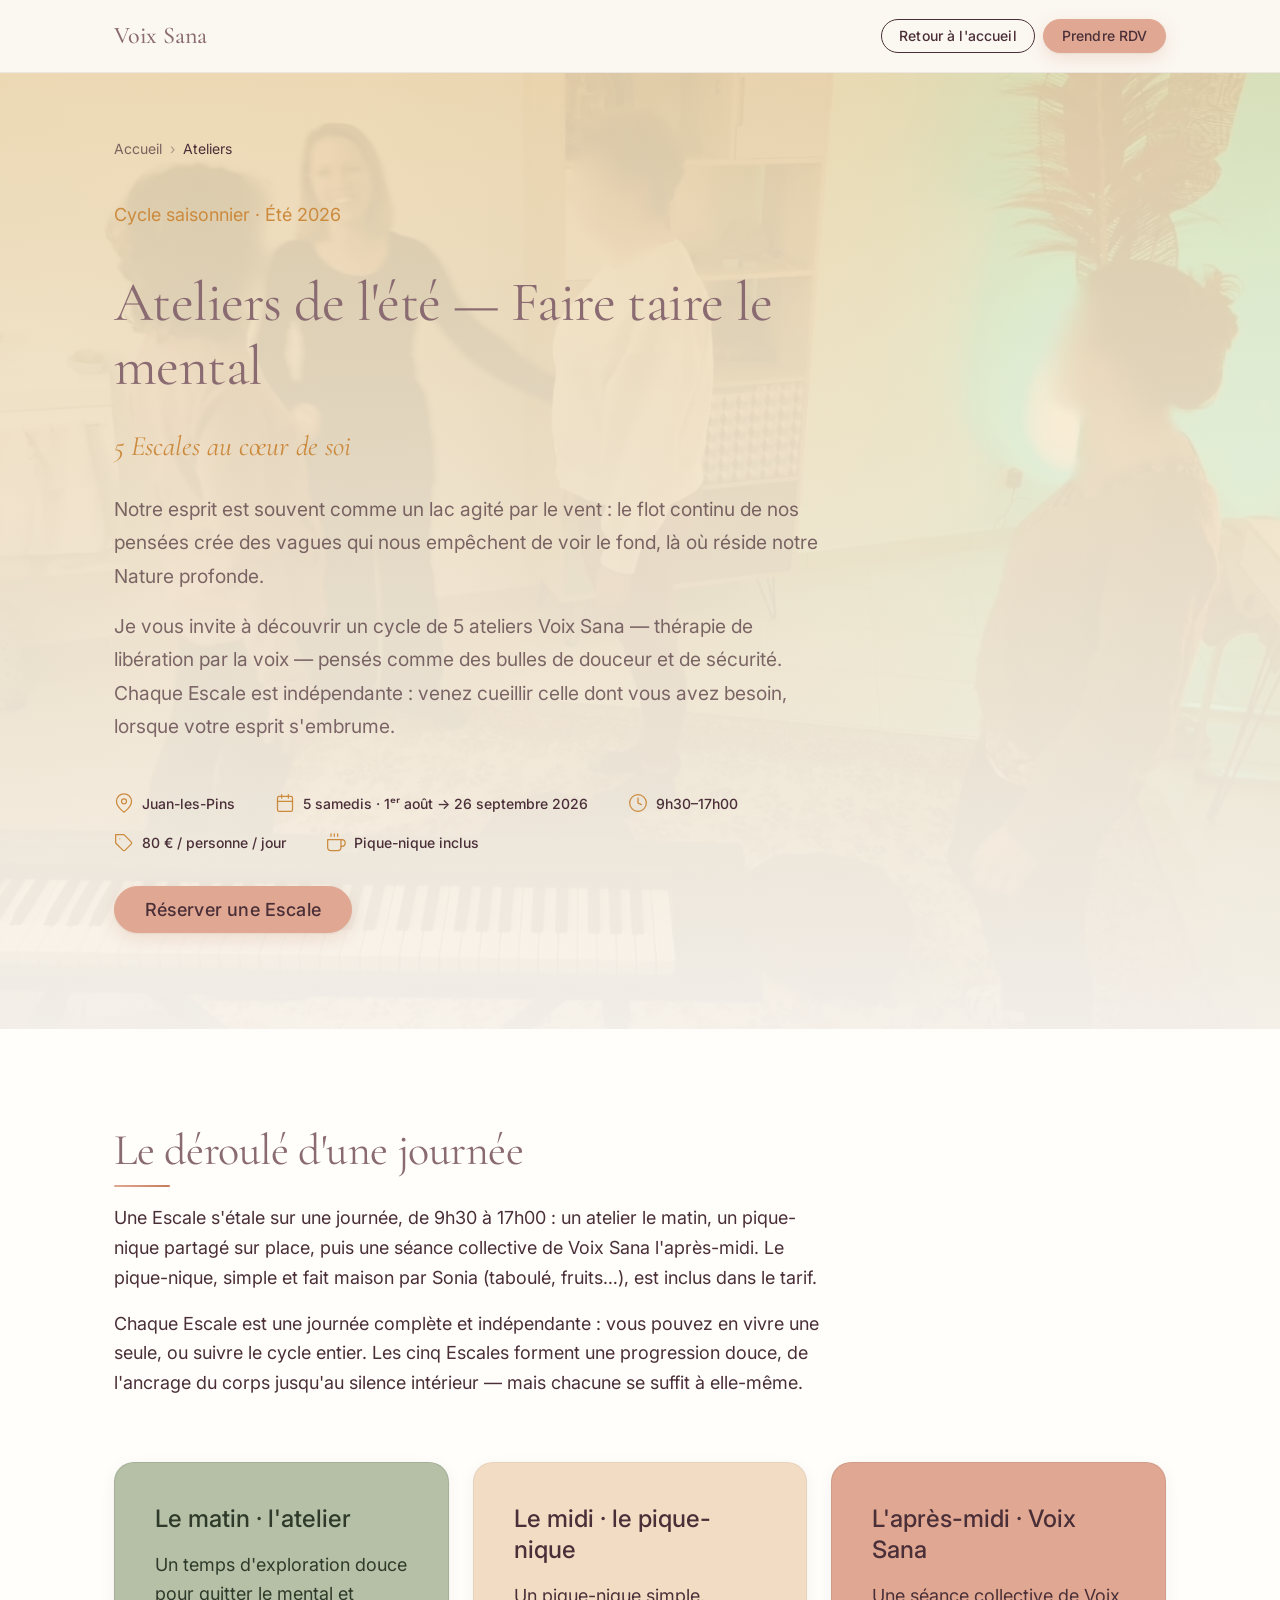
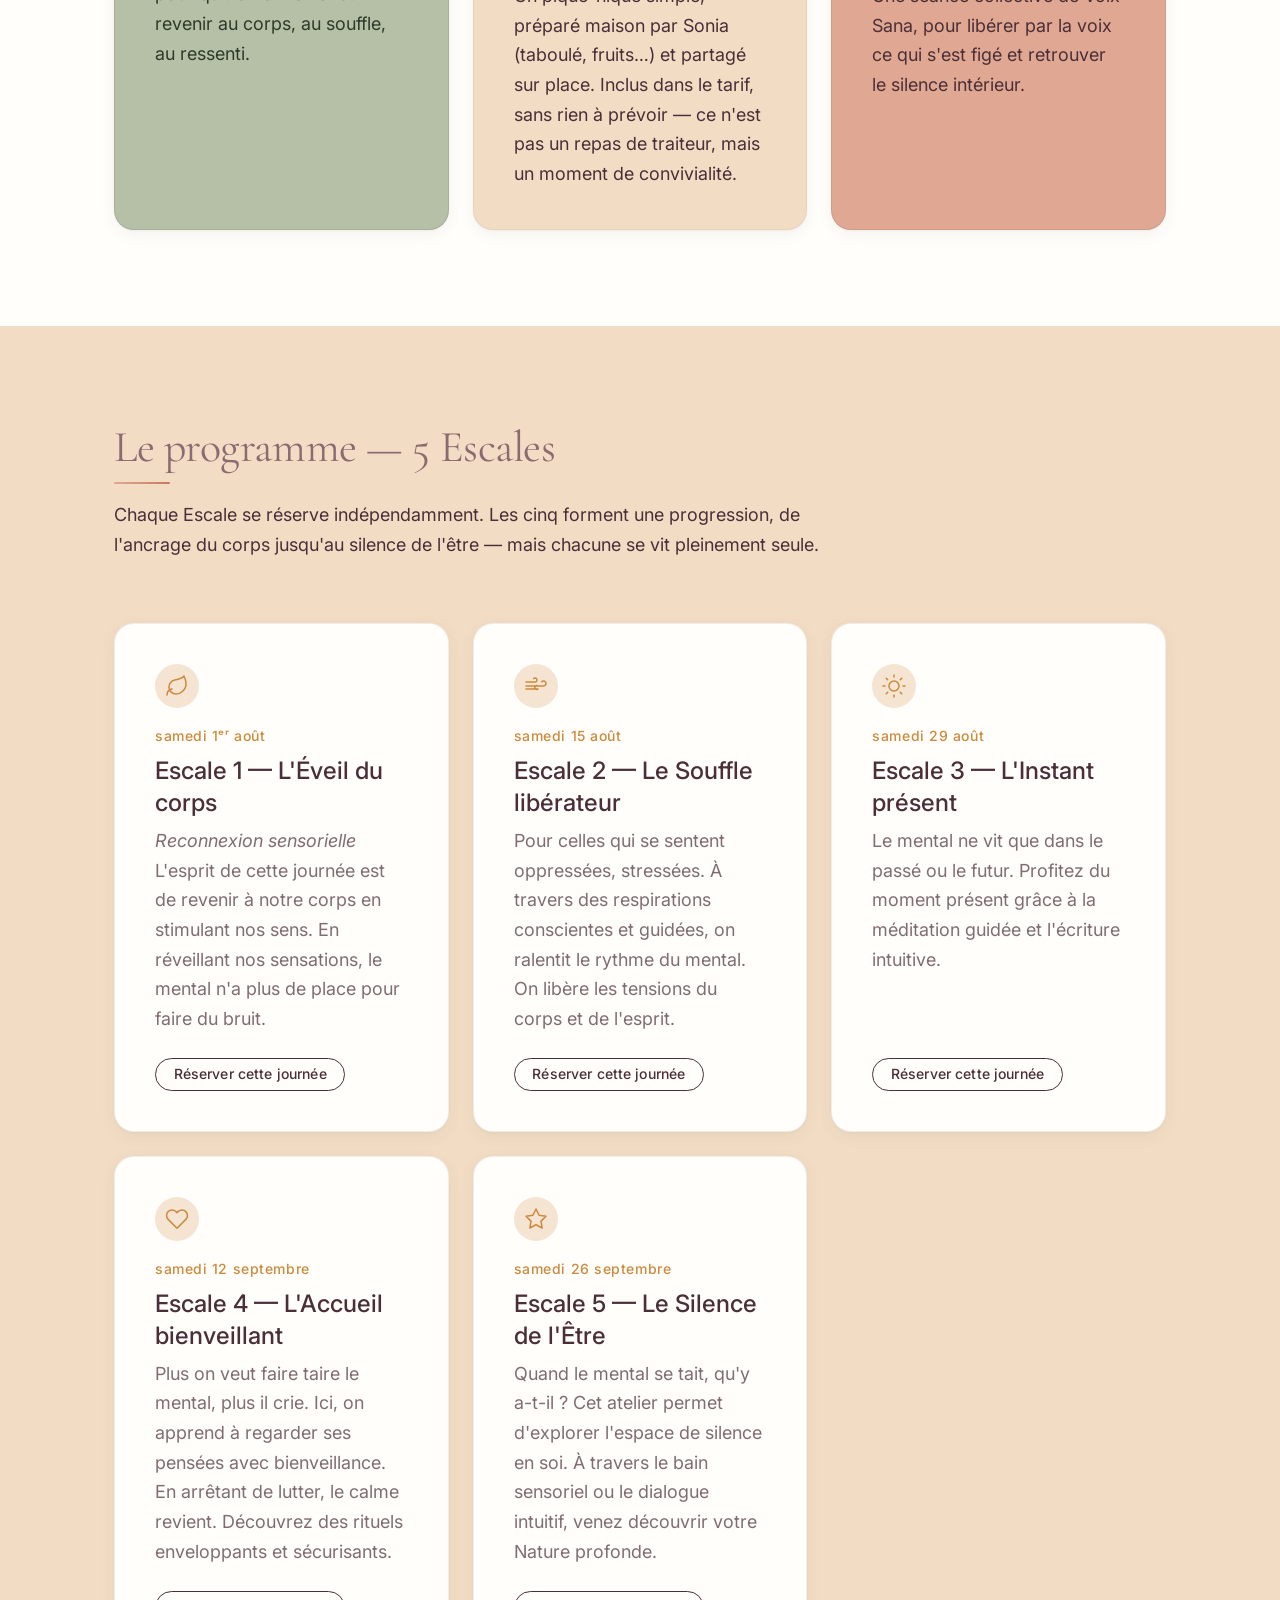
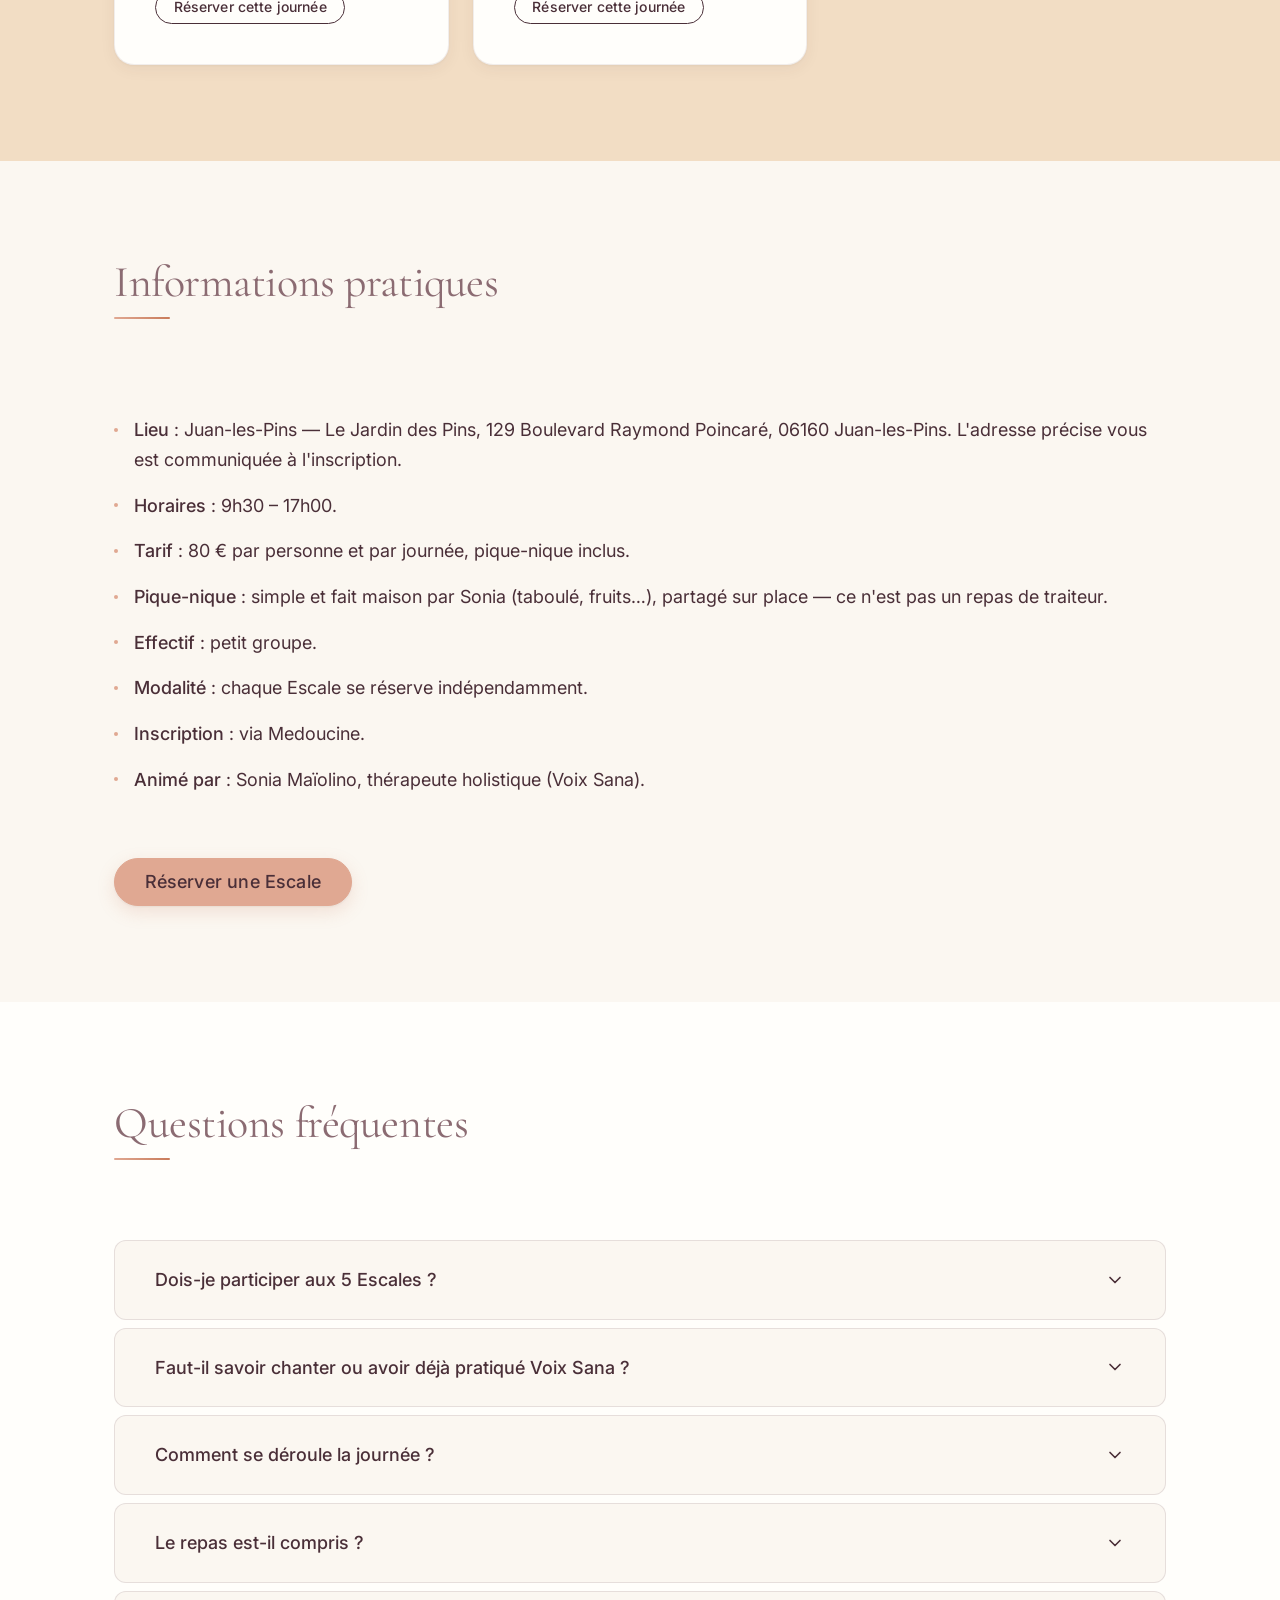
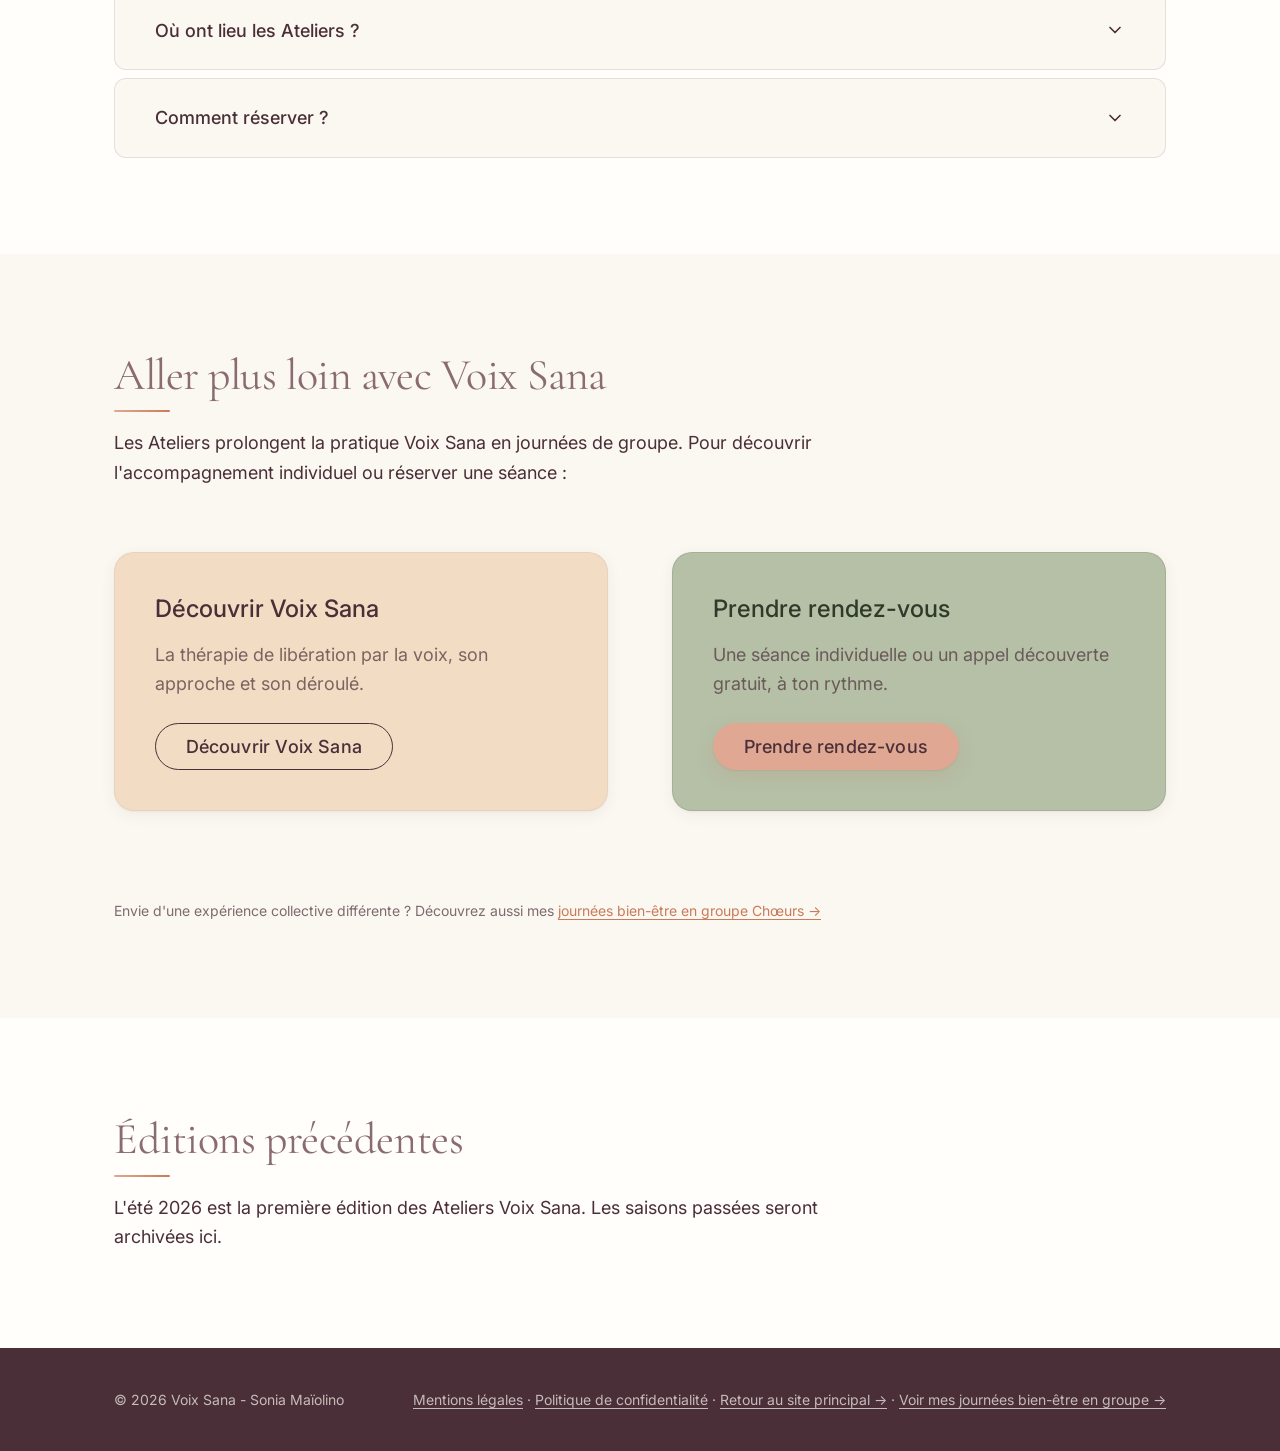
==== ateliers/index.html @ b27feea7 "Update footer link to redirect to the main site" ====
<!doctype html>
<html lang="fr">

<!--
  MISE À JOUR SAISONNIÈRE
  1. Changer la classe de saison sur <main class="ateliers ateliers--ete"> (--ete / --automne / --hiver / --printemps).
     Cela bascule à la fois l'image de fond du hero et la couleur d'accent de toute la page.
  2. Déposer la nouvelle image de fond dans /images/atelier-<saison>.webp et l'og-image /images/og-ateliers-<saison>.webp.
  3. Remplacer le bloc "saison en cours" (hero + programme + dates + JSON-LD Event) par la nouvelle saison.
  4. Déplacer la saison précédente dans la section "Éditions précédentes" (résumé compact).
  5. Mettre à jour <title>, meta description, og:* et le bandeau teaser de index.html.
-->

<head>
  <meta charset="UTF-8">
  <meta http-equiv="X-UA-Compatible" content="IE=edge">
  <meta name="viewport" content="width=device-width, initial-scale=1.0">
  <title>Ateliers Voix Sana — Faire taire le mental : 5 Escales bien-être à Juan-les-Pins · Été 2026</title>
  <meta name="description"
    content="Cinq journées Voix Sana indépendantes pour apaiser le mental à Juan-les-Pins. Pique-nique inclus, 80 € par jour, du 1ᵉʳ août au 26 septembre 2026. Réservation libre.">
  <meta name="author" content="Sonia Maïolino">
  <meta name="robots" content="index, follow, max-image-preview:large">
  <link rel="canonical" href="https://voixsana.fr/ateliers/">

  <meta property="og:type" content="website">
  <meta property="og:url" content="https://voixsana.fr/ateliers/">
  <meta property="og:title" content="Ateliers Voix Sana — Faire taire le mental · 5 Escales à Juan-les-Pins">
  <meta property="og:description"
    content="Un cycle de 5 journées bien-être par la voix pour apaiser le mental. Chaque Escale est indépendante, pique-nique inclus. Juan-les-Pins, été 2026.">
  <!-- TODO/CONFIRM : remplacer par /images/og-ateliers-ete.webp (1200×630) une fois l'image déposée ; fallback actuel = og-image.webp -->
  <meta property="og:image" content="https://voixsana.fr/images/og-image.webp">
  <meta property="og:image:width" content="1200">
  <meta property="og:image:height" content="630">
  <meta property="og:image:type" content="image/webp">
  <meta property="og:locale" content="fr_FR">
  <meta property="og:site_name" content="Voix Sana">

  <meta name="twitter:card" content="summary_large_image">
  <meta name="twitter:title" content="Ateliers Voix Sana — Faire taire le mental">
  <meta name="twitter:description"
    content="5 journées bien-être par la voix pour apaiser le mental. Repas inclus, 80 €/jour. Juan-les-Pins, été 2026.">
  <!-- TODO/CONFIRM : voir og:image ci-dessus -->
  <meta name="twitter:image" content="https://voixsana.fr/images/og-image.webp">

  <meta name="theme-color" content="#FBF7F1">
  <link rel="icon" type="image/svg+xml" href="../assets/favicon.svg">
  <link rel="icon" type="image/x-icon" href="../assets/favicon.ico">
  <link rel="apple-touch-icon" href="../assets/apple-touch-icon.png">

  <link rel="preconnect" href="https://fonts.googleapis.com">
  <link rel="preconnect" href="https://fonts.gstatic.com" crossorigin>
  <link
    href="https://fonts.googleapis.com/css2?family=Cormorant+Garamond:ital,wght@0,400;0,500;1,400;1,500&family=Inter:wght@400;500&display=swap"
    rel="stylesheet">

  <link rel="preload" as="image" href="/images/seance_groupe.webp">
  <link rel="stylesheet" href="../style.css">

  <script type="application/ld+json">
    {
      "@context": "https://schema.org",
      "@graph": [
        {
          "@type": "WebPage",
          "@id": "https://voixsana.fr/ateliers/#webpage",
          "url": "https://voixsana.fr/ateliers/",
          "name": "Ateliers Voix Sana — Faire taire le mental : 5 Escales bien-être à Juan-les-Pins · Été 2026",
          "inLanguage": "fr-FR",
          "isPartOf": { "@id": "https://voixsana.fr/#website" }
        },
        {
          "@type": "BreadcrumbList",
          "itemListElement": [
            { "@type": "ListItem", "position": 1, "name": "Accueil", "item": "https://voixsana.fr/" },
            { "@type": "ListItem", "position": 2, "name": "Ateliers", "item": "https://voixsana.fr/ateliers/" }
          ]
        },
        {
          "@type": "FAQPage",
          "mainEntity": [
            {
              "@type": "Question",
              "name": "Dois-je participer aux 5 Escales ?",
              "acceptedAnswer": {
                "@type": "Answer",
                "text": "Non. Chaque Escale est une journée complète et indépendante. Vous pouvez en choisir une seule ou suivre le cycle entier. Les Escales forment une progression, mais chacune se vit pleinement seule."
              }
            },
            {
              "@type": "Question",
              "name": "Faut-il savoir chanter ou avoir déjà pratiqué Voix Sana ?",
              "acceptedAnswer": {
                "@type": "Answer",
                "text": "Non. Aucun talent vocal ni expérience préalable n'est requis. Il ne s'agit pas de chanter, mais de retrouver le son juste."
              }
            },
            {
              "@type": "Question",
              "name": "Comment se déroule la journée ?",
              "acceptedAnswer": {
                "@type": "Answer",
                "text": "De 9h30 à 17h00 : un atelier le matin, un pique-nique partagé sur place, puis une séance collective de Voix Sana l'après-midi."
              }
            },
            {
              "@type": "Question",
              "name": "Le repas est-il compris ?",
              "acceptedAnswer": {
                "@type": "Answer",
                "text": "Oui. Il s'agit d'un pique-nique simple, préparé maison par Sonia (taboulé, fruits…) et partagé sur place, inclus dans le tarif de 80 €. Ce n'est pas un repas de traiteur, mais un moment de convivialité."
              }
            },
            {
              "@type": "Question",
              "name": "Où ont lieu les Ateliers ?",
              "acceptedAnswer": {
                "@type": "Answer",
                "text": "À Juan-les-Pins. L'adresse précise vous est communiquée à l'inscription."
              }
            },
            {
              "@type": "Question",
              "name": "Comment réserver ?",
              "acceptedAnswer": {
                "@type": "Answer",
                "text": "En réservant la date de l'Escale souhaitée sur Medoucine."
              }
            }
          ]
        },
        {
          "@type": "Event",
          "name": "Escale 1 — L'Éveil du corps · Atelier Voix Sana",
          "startDate": "2026-08-01T09:30:00+02:00",
          "endDate": "2026-08-01T17:00:00+02:00",
          "eventStatus": "https://schema.org/EventScheduled",
          "eventAttendanceMode": "https://schema.org/OfflineEventAttendanceMode",
          "location": { "@type": "Place", "name": "Juan-les-Pins", "address": { "@type": "PostalAddress", "addressLocality": "Juan-les-Pins", "postalCode": "06160", "addressCountry": "FR" } },
          "image": ["https://voixsana.fr/images/og-image.webp"],
          "description": "Journée Voix Sana (9h30–17h00) pour apaiser le mental : atelier le matin, pique-nique fait maison inclus, séance collective de Voix Sana l'après-midi. Juan-les-Pins.",
          "organizer": { "@type": "Person", "@id": "https://voixsana.fr/#sonia", "name": "Sonia Maïolino" },
          "performer": { "@type": "Person", "@id": "https://voixsana.fr/#sonia", "name": "Sonia Maïolino" },
          "offers": { "@type": "Offer", "price": "80", "priceCurrency": "EUR", "availability": "https://schema.org/InStock", "url": "https://www.medoucine.com/consultation/antibes/sonia-maiolino/23286", "validFrom": "2026-06-21" }
        },
        {
          "@type": "Event",
          "name": "Escale 2 — Le Souffle libérateur · Atelier Voix Sana",
          "startDate": "2026-08-15T09:30:00+02:00",
          "endDate": "2026-08-15T17:00:00+02:00",
          "eventStatus": "https://schema.org/EventScheduled",
          "eventAttendanceMode": "https://schema.org/OfflineEventAttendanceMode",
          "location": { "@type": "Place", "name": "Juan-les-Pins", "address": { "@type": "PostalAddress", "addressLocality": "Juan-les-Pins", "postalCode": "06160", "addressCountry": "FR" } },
          "image": ["https://voixsana.fr/images/og-image.webp"],
          "description": "Journée Voix Sana (9h30–17h00) pour apaiser le mental : atelier le matin, pique-nique fait maison inclus, séance collective de Voix Sana l'après-midi. Juan-les-Pins.",
          "organizer": { "@type": "Person", "@id": "https://voixsana.fr/#sonia", "name": "Sonia Maïolino" },
          "performer": { "@type": "Person", "@id": "https://voixsana.fr/#sonia", "name": "Sonia Maïolino" },
          "offers": { "@type": "Offer", "price": "80", "priceCurrency": "EUR", "availability": "https://schema.org/InStock", "url": "https://www.medoucine.com/consultation/antibes/sonia-maiolino/23286", "validFrom": "2026-06-21" }
        },
        {
          "@type": "Event",
          "name": "Escale 3 — L'Instant présent · Atelier Voix Sana",
          "startDate": "2026-08-29T09:30:00+02:00",
          "endDate": "2026-08-29T17:00:00+02:00",
          "eventStatus": "https://schema.org/EventScheduled",
          "eventAttendanceMode": "https://schema.org/OfflineEventAttendanceMode",
          "location": { "@type": "Place", "name": "Juan-les-Pins", "address": { "@type": "PostalAddress", "addressLocality": "Juan-les-Pins", "postalCode": "06160", "addressCountry": "FR" } },
          "image": ["https://voixsana.fr/images/og-image.webp"],
          "description": "Journée Voix Sana (9h30–17h00) pour apaiser le mental : atelier le matin, pique-nique fait maison inclus, séance collective de Voix Sana l'après-midi. Juan-les-Pins.",
          "organizer": { "@type": "Person", "@id": "https://voixsana.fr/#sonia", "name": "Sonia Maïolino" },
          "performer": { "@type": "Person", "@id": "https://voixsana.fr/#sonia", "name": "Sonia Maïolino" },
          "offers": { "@type": "Offer", "price": "80", "priceCurrency": "EUR", "availability": "https://schema.org/InStock", "url": "https://www.medoucine.com/consultation/antibes/sonia-maiolino/23286", "validFrom": "2026-06-21" }
        },
        {
          "@type": "Event",
          "name": "Escale 4 — L'Accueil bienveillant · Atelier Voix Sana",
          "startDate": "2026-09-12T09:30:00+02:00",
          "endDate": "2026-09-12T17:00:00+02:00",
          "eventStatus": "https://schema.org/EventScheduled",
          "eventAttendanceMode": "https://schema.org/OfflineEventAttendanceMode",
          "location": { "@type": "Place", "name": "Juan-les-Pins", "address": { "@type": "PostalAddress", "addressLocality": "Juan-les-Pins", "postalCode": "06160", "addressCountry": "FR" } },
          "image": ["https://voixsana.fr/images/og-image.webp"],
          "description": "Journée Voix Sana (9h30–17h00) pour apaiser le mental : atelier le matin, pique-nique fait maison inclus, séance collective de Voix Sana l'après-midi. Juan-les-Pins.",
          "organizer": { "@type": "Person", "@id": "https://voixsana.fr/#sonia", "name": "Sonia Maïolino" },
          "performer": { "@type": "Person", "@id": "https://voixsana.fr/#sonia", "name": "Sonia Maïolino" },
          "offers": { "@type": "Offer", "price": "80", "priceCurrency": "EUR", "availability": "https://schema.org/InStock", "url": "https://www.medoucine.com/consultation/antibes/sonia-maiolino/23286", "validFrom": "2026-06-21" }
        },
        {
          "@type": "Event",
          "name": "Escale 5 — Le Silence de l'Être · Atelier Voix Sana",
          "startDate": "2026-09-26T09:30:00+02:00",
          "endDate": "2026-09-26T17:00:00+02:00",
          "eventStatus": "https://schema.org/EventScheduled",
          "eventAttendanceMode": "https://schema.org/OfflineEventAttendanceMode",
          "location": { "@type": "Place", "name": "Juan-les-Pins", "address": { "@type": "PostalAddress", "addressLocality": "Juan-les-Pins", "postalCode": "06160", "addressCountry": "FR" } },
          "image": ["https://voixsana.fr/images/og-image.webp"],
          "description": "Journée Voix Sana (9h30–17h00) pour apaiser le mental : atelier le matin, pique-nique fait maison inclus, séance collective de Voix Sana l'après-midi. Juan-les-Pins.",
          "organizer": { "@type": "Person", "@id": "https://voixsana.fr/#sonia", "name": "Sonia Maïolino" },
          "performer": { "@type": "Person", "@id": "https://voixsana.fr/#sonia", "name": "Sonia Maïolino" },
          "offers": { "@type": "Offer", "price": "80", "priceCurrency": "EUR", "availability": "https://schema.org/InStock", "url": "https://www.medoucine.com/consultation/antibes/sonia-maiolino/23286", "validFrom": "2026-06-21" }
        }
      ]
    }
  </script>

  <script data-goatcounter="https://voixsana.goatcounter.com/count" async src="//gc.zgo.at/count.js"></script>
</head>

<body>
  <a class="skip-link" href="#main-content">Aller au contenu principal</a>

  <header class="site-header">
    <div class="container nav-wrap">
      <a class="brand" href="../" aria-label="Retour à l'accueil Voix Sana">
        <strong>Voix Sana</strong>
      </a>
      <div class="nav-actions">
        <a class="btn btn-secondary btn-compact" href="../">Retour à l'accueil</a>
        <a class="btn btn-primary btn-compact" href="https://www.medoucine.com/consultation/antibes/sonia-maiolino/23286"
          target="_blank" rel="noopener noreferrer" data-goatcounter-click="cta-ateliers-header-rdv">Prendre RDV</a>
      </div>
    </div>
  </header>

  <main id="main-content" class="ateliers ateliers--ete">
    <!-- ============================================================
         SAISON EN COURS — ÉTÉ 2026
         ============================================================ -->
    <section class="section ateliers-hero">
      <div class="container">
        <nav class="ateliers-breadcrumb" aria-label="Fil d'Ariane">
          <a href="../">Accueil</a>
          <span aria-hidden="true">›</span>
          <span aria-current="page">Ateliers</span>
        </nav>

        <div class="ateliers-hero__inner">
          <p class="hero-eyebrow">Cycle saisonnier · Été 2026</p>
          <h1>Ateliers de l'été — Faire taire le mental</h1>
          <p class="ateliers-lead">5 Escales au cœur de soi</p>

          <div class="ateliers-intro">
            <p>Notre esprit est souvent comme un lac agité par le vent : le flot continu de nos pensées crée des vagues
              qui nous empêchent de voir le fond, là où réside notre Nature profonde.</p>
            <p>Je vous invite à découvrir un cycle de 5 ateliers Voix Sana — thérapie de libération par la voix —
              pensés comme des bulles de douceur et de sécurité. Chaque Escale est indépendante : venez cueillir celle
              dont vous avez besoin, lorsque votre esprit s'embrume.</p>
          </div>

          <ul class="ateliers-facts">
            <li>
              <svg viewBox="0 0 24 24" fill="none" stroke="currentColor" stroke-width="1.5" stroke-linecap="round" stroke-linejoin="round" aria-hidden="true"><path d="M21 10c0 7-9 13-9 13s-9-6-9-13a9 9 0 0 1 18 0z"/><circle cx="12" cy="10" r="3"/></svg>
              <span>Juan-les-Pins</span>
            </li>
            <li>
              <svg viewBox="0 0 24 24" fill="none" stroke="currentColor" stroke-width="1.5" stroke-linecap="round" stroke-linejoin="round" aria-hidden="true"><rect x="3" y="4" width="18" height="18" rx="2" ry="2"/><line x1="16" y1="2" x2="16" y2="6"/><line x1="8" y1="2" x2="8" y2="6"/><line x1="3" y1="10" x2="21" y2="10"/></svg>
              <span>5 samedis · 1ᵉʳ août → 26 septembre 2026</span>
            </li>
            <li>
              <svg viewBox="0 0 24 24" fill="none" stroke="currentColor" stroke-width="1.5" stroke-linecap="round" stroke-linejoin="round" aria-hidden="true"><circle cx="12" cy="12" r="10"/><polyline points="12 6 12 12 16 14"/></svg>
              <span>9h30–17h00</span>
            </li>
            <li>
              <svg viewBox="0 0 24 24" fill="none" stroke="currentColor" stroke-width="1.5" stroke-linecap="round" stroke-linejoin="round" aria-hidden="true"><path d="M20.59 13.41l-7.17 7.17a2 2 0 0 1-2.83 0L2 12V2h10l8.59 8.59a2 2 0 0 1 0 2.82z"/><line x1="7" y1="7" x2="7.01" y2="7"/></svg>
              <span>80 € / personne / jour</span>
            </li>
            <li>
              <svg viewBox="0 0 24 24" fill="none" stroke="currentColor" stroke-width="1.5" stroke-linecap="round" stroke-linejoin="round" aria-hidden="true"><path d="M18 8h1a4 4 0 0 1 0 8h-1"/><path d="M2 8h16v9a4 4 0 0 1-4 4H6a4 4 0 0 1-4-4V8z"/><line x1="6" y1="1" x2="6" y2="4"/><line x1="10" y1="1" x2="10" y2="4"/><line x1="14" y1="1" x2="14" y2="4"/></svg>
              <span>Pique-nique inclus</span>
            </li>
          </ul>

          <div class="hero-cta">
            <a class="btn btn-primary" href="https://www.medoucine.com/consultation/antibes/sonia-maiolino/23286"
              target="_blank" rel="noopener noreferrer" data-goatcounter-click="cta-ateliers-hero-reserver">Réserver une Escale</a>
          </div>
        </div>
      </div>
    </section>

    <!-- Le déroulé d'une journée -->
    <section class="section section-accompagnement" id="deroule">
      <div class="container section-inner">
        <div class="content-narrow">
          <h2>Le déroulé d'une journée</h2>
          <p>Une Escale s'étale sur une journée, de 9h30 à 17h00 : un atelier le matin, un pique-nique partagé sur
            place, puis une séance collective de Voix Sana l'après-midi. Le pique-nique, simple et fait maison par
            Sonia (taboulé, fruits…), est inclus dans le tarif.</p>
          <p>Chaque Escale est une journée complète et indépendante : vous pouvez en vivre une seule, ou suivre le cycle
            entier. Les cinq Escales forment une progression douce, de l'ancrage du corps jusqu'au silence intérieur —
            mais chacune se suffit à elle-même.</p>
        </div>

        <div class="grid-cards">
          <article class="card surface-sauge">
            <h3>Le matin · l'atelier</h3>
            <p>Un temps d'exploration douce pour quitter le mental et revenir au corps, au souffle, au ressenti.</p>
          </article>
          <article class="card surface-sable">
            <h3>Le midi · le pique-nique</h3>
            <p>Un pique-nique simple, préparé maison par Sonia (taboulé, fruits…) et partagé sur place. Inclus dans le
              tarif, sans rien à prévoir — ce n'est pas un repas de traiteur, mais un moment de convivialité.</p>
          </article>
          <article class="card surface-terre">
            <h3>L'après-midi · Voix Sana</h3>
            <p>Une séance collective de Voix Sana, pour libérer par la voix ce qui s'est figé et retrouver le silence intérieur.</p>
          </article>
        </div>
      </div>
    </section>

    <!-- Le programme -->
    <section class="section section-temoignages" id="programme">
      <div class="container section-inner">
        <div class="content-narrow">
          <h2>Le programme — 5 Escales</h2>
          <p>Chaque Escale se réserve indépendamment. Les cinq forment une progression, de l'ancrage du corps jusqu'au
            silence de l'être — mais chacune se vit pleinement seule.</p>
        </div>

        <!-- TODO/CONFIRM : si des URL Medoucine par date existent, les renseigner par carte ; sinon, lien générique de consultation -->
        <div class="ateliers-programme">
          <article class="ateliers-escale">
            <span class="ateliers-escale__icon" aria-hidden="true">
              <svg viewBox="0 0 24 24" fill="none" stroke="currentColor" stroke-width="1.5" stroke-linecap="round" stroke-linejoin="round"><path d="M11 20A7 7 0 0 1 9.8 6.1C15.5 5 17 4.48 19 2c1 2 2 4.18 2 8 0 5.5-4.78 10-10 10Z"/><path d="M2 21c0-3 1.85-5.36 5.08-6"/></svg>
            </span>
            <p class="ateliers-escale__date">samedi 1ᵉʳ août</p>
            <h3>Escale 1 — L'Éveil du corps</h3>
            <p class="ateliers-escale__desc"><em>Reconnexion sensorielle</em><br>L'esprit de cette journée est de revenir à notre corps en stimulant nos sens. En réveillant nos sensations, le mental n'a plus de place pour faire du bruit.</p>
            <a class="btn btn-secondary btn-compact" href="https://www.medoucine.com/consultation/antibes/sonia-maiolino/23286"
              target="_blank" rel="noopener noreferrer" data-goatcounter-click="cta-ateliers-escale-1">Réserver cette journée</a>
          </article>

          <article class="ateliers-escale">
            <span class="ateliers-escale__icon" aria-hidden="true">
              <svg viewBox="0 0 24 24" fill="none" stroke="currentColor" stroke-width="1.5" stroke-linecap="round" stroke-linejoin="round"><path d="M9.59 4.59A2 2 0 1 1 11 8H2"/><path d="M12.59 11.41A2 2 0 1 0 14 15H2"/><path d="M17.73 7.73A2.5 2.5 0 1 1 19.5 12H2"/></svg>
            </span>
            <p class="ateliers-escale__date">samedi 15 août</p>
            <h3>Escale 2 — Le Souffle libérateur</h3>
            <p class="ateliers-escale__desc">Pour celles qui se sentent oppressées, stressées. À travers des respirations conscientes et guidées, on ralentit le rythme du mental. On libère les tensions du corps et de l'esprit.</p>
            <a class="btn btn-secondary btn-compact" href="https://www.medoucine.com/consultation/antibes/sonia-maiolino/23286"
              target="_blank" rel="noopener noreferrer" data-goatcounter-click="cta-ateliers-escale-2">Réserver cette journée</a>
          </article>

          <article class="ateliers-escale">
            <span class="ateliers-escale__icon" aria-hidden="true">
              <svg viewBox="0 0 24 24" fill="none" stroke="currentColor" stroke-width="1.5" stroke-linecap="round" stroke-linejoin="round"><circle cx="12" cy="12" r="5"/><line x1="12" y1="1" x2="12" y2="3"/><line x1="12" y1="21" x2="12" y2="23"/><line x1="4.22" y1="4.22" x2="5.64" y2="5.64"/><line x1="18.36" y1="18.36" x2="19.78" y2="19.78"/><line x1="1" y1="12" x2="3" y2="12"/><line x1="21" y1="12" x2="23" y2="12"/><line x1="4.22" y1="19.78" x2="5.64" y2="18.36"/><line x1="18.36" y1="5.64" x2="19.78" y2="4.22"/></svg>
            </span>
            <p class="ateliers-escale__date">samedi 29 août</p>
            <h3>Escale 3 — L'Instant présent</h3>
            <p class="ateliers-escale__desc">Le mental ne vit que dans le passé ou le futur. Profitez du moment présent grâce à la méditation guidée et l'écriture intuitive.</p>
            <a class="btn btn-secondary btn-compact" href="https://www.medoucine.com/consultation/antibes/sonia-maiolino/23286"
              target="_blank" rel="noopener noreferrer" data-goatcounter-click="cta-ateliers-escale-3">Réserver cette journée</a>
          </article>

          <article class="ateliers-escale">
            <span class="ateliers-escale__icon" aria-hidden="true">
              <svg viewBox="0 0 24 24" fill="none" stroke="currentColor" stroke-width="1.5" stroke-linecap="round" stroke-linejoin="round"><path d="M20.84 4.61a5.5 5.5 0 0 0-7.78 0L12 5.67l-1.06-1.06a5.5 5.5 0 1 0-7.78 7.78L12 21.23l8.84-8.84a5.5 5.5 0 0 0 0-7.78z"/></svg>
            </span>
            <p class="ateliers-escale__date">samedi 12 septembre</p>
            <h3>Escale 4 — L'Accueil bienveillant</h3>
            <p class="ateliers-escale__desc">Plus on veut faire taire le mental, plus il crie. Ici, on apprend à regarder ses pensées avec bienveillance. En arrêtant de lutter, le calme revient. Découvrez des rituels enveloppants et sécurisants.</p>
            <a class="btn btn-secondary btn-compact" href="https://www.medoucine.com/consultation/antibes/sonia-maiolino/23286"
              target="_blank" rel="noopener noreferrer" data-goatcounter-click="cta-ateliers-escale-4">Réserver cette journée</a>
          </article>

          <article class="ateliers-escale">
            <span class="ateliers-escale__icon" aria-hidden="true">
              <svg viewBox="0 0 24 24" fill="none" stroke="currentColor" stroke-width="1.5" stroke-linecap="round" stroke-linejoin="round"><polygon points="12 2 15.09 8.26 22 9.27 17 14.14 18.18 21.02 12 17.77 5.82 21.02 7 14.14 2 9.27 8.91 8.26 12 2"/></svg>
            </span>
            <p class="ateliers-escale__date">samedi 26 septembre</p>
            <h3>Escale 5 — Le Silence de l'Être</h3>
            <p class="ateliers-escale__desc">Quand le mental se tait, qu'y a-t-il ? Cet atelier permet d'explorer l'espace de silence en soi. À travers le bain sensoriel ou le dialogue intuitif, venez découvrir votre Nature profonde.</p>
            <a class="btn btn-secondary btn-compact" href="https://www.medoucine.com/consultation/antibes/sonia-maiolino/23286"
              target="_blank" rel="noopener noreferrer" data-goatcounter-click="cta-ateliers-escale-5">Réserver cette journée</a>
          </article>
        </div>
      </div>
    </section>

    <!-- Informations pratiques -->
    <section class="section section-tarifs" id="infos-pratiques">
      <div class="container section-inner">
        <div class="content-narrow">
          <h2>Informations pratiques</h2>
        </div>

        <div class="ateliers-infos">
          <ul class="info-list">
            <!-- TODO/CONFIRM : nom + adresse exacts du lieu à Juan-les-Pins (par défaut : Le Jardin des Pins ; adresse précise communiquée à l'inscription) -->
            <li><strong>Lieu</strong> : Juan-les-Pins — Le Jardin des Pins, 129 Boulevard Raymond Poincaré, 06160 Juan-les-Pins. L'adresse précise vous est communiquée à l'inscription.</li>
            <li><strong>Horaires</strong> : 9h30 – 17h00.</li>
            <li><strong>Tarif</strong> : 80 € par personne et par journée, pique-nique inclus.</li>
            <li><strong>Pique-nique</strong> : simple et fait maison par Sonia (taboulé, fruits…), partagé sur place — ce n'est pas un repas de traiteur.</li>
            <!-- TODO/CONFIRM : effectif (nombre de places) par atelier -->
            <li><strong>Effectif</strong> : petit groupe.</li>
            <li><strong>Modalité</strong> : chaque Escale se réserve indépendamment.</li>
            <li><strong>Inscription</strong> : via Medoucine.</li>
            <li><strong>Animé par</strong> : Sonia Maïolino, thérapeute holistique (Voix Sana).</li>
          </ul>

          <div class="hero-cta">
            <a class="btn btn-primary" href="https://www.medoucine.com/consultation/antibes/sonia-maiolino/23286"
              target="_blank" rel="noopener noreferrer" data-goatcounter-click="cta-ateliers-infos-reserver">Réserver une Escale</a>
          </div>
        </div>
      </div>
    </section>

    <!-- Questions fréquentes -->
    <section class="section section-faq" id="faq">
      <div class="container section-inner">
        <div class="content-narrow">
          <h2>Questions fréquentes</h2>
        </div>

        <!-- TODO/CONFIRM : FAQ en attente de validation par Sonia -->
        <div data-faq-root>
          <details>
            <summary>Dois-je participer aux 5 Escales ?</summary>
            <p>Non. Chaque Escale est une journée complète et indépendante. Vous pouvez en choisir une seule ou suivre le
              cycle entier. Les Escales forment une progression, mais chacune se vit pleinement seule.</p>
          </details>
          <details>
            <summary>Faut-il savoir chanter ou avoir déjà pratiqué Voix Sana ?</summary>
            <p>Non. Aucun talent vocal ni expérience préalable n'est requis. Il ne s'agit pas de chanter, mais de
              retrouver le son juste.</p>
          </details>
          <details>
            <summary>Comment se déroule la journée ?</summary>
            <p>De 9h30 à 17h00 : un atelier le matin, un pique-nique partagé sur place, puis une séance collective de Voix Sana
              l'après-midi.</p>
          </details>
          <details>
            <summary>Le repas est-il compris ?</summary>
            <p>Oui. Il s'agit d'un pique-nique simple, préparé maison par Sonia (taboulé, fruits…) et partagé sur place,
              inclus dans le tarif de 80 €. Ce n'est pas un repas de traiteur, mais un moment de convivialité.</p>
          </details>
          <details>
            <summary>Où ont lieu les Ateliers ?</summary>
            <p>À Juan-les-Pins. L'adresse précise vous est communiquée à l'inscription.</p>
          </details>
          <details>
            <summary>Comment réserver ?</summary>
            <p>En réservant la date de l'Escale souhaitée sur Medoucine.</p>
          </details>
        </div>
      </div>
    </section>

    <!-- Cross-links -->
    <section class="section section-contact" id="decouvrir">
      <div class="container section-inner">
        <div class="content-narrow">
          <h2>Aller plus loin avec Voix Sana</h2>
          <p>Les Ateliers prolongent la pratique Voix Sana en journées de groupe. Pour découvrir l'accompagnement
            individuel ou réserver une séance :</p>
        </div>

        <div class="contact-grid">
          <article class="card surface-sable">
            <h3>Découvrir Voix Sana</h3>
            <p>La thérapie de libération par la voix, son approche et son déroulé.</p>
            <a class="btn btn-secondary" href="../#voix-sana" data-goatcounter-click="cta-ateliers-decouvrir-pratique">Découvrir Voix Sana</a>
          </article>

          <article class="card surface-sauge">
            <h3>Prendre rendez-vous</h3>
            <p>Une séance individuelle ou un appel découverte gratuit, à ton rythme.</p>
            <a class="btn btn-primary" href="https://www.medoucine.com/consultation/antibes/sonia-maiolino/23286"
              target="_blank" rel="noopener noreferrer" data-goatcounter-click="cta-ateliers-prendre-rdv">Prendre rendez-vous</a>
          </article>
        </div>

        <p class="ateliers-complementaire">
          Envie d'une expérience collective différente ? Découvrez aussi mes
          <a href="https://choeurs.voixsana.fr/" target="_blank" rel="noopener noreferrer"
            data-goatcounter-click="cta-ateliers-choeurs">journées bien-être en groupe Chœurs →</a>
        </p>
      </div>
    </section>

    <!-- Éditions précédentes -->
    <section class="section section-sonia" id="archives">
      <div class="container section-inner">
        <div class="content-narrow">
          <h2>Éditions précédentes</h2>
          <p>L'été 2026 est la première édition des Ateliers Voix Sana. Les saisons passées seront archivées ici.</p>
        </div>
        <!-- ARCHIVE: when a new season launches, move the previous season's hero+programme here as a compact summary item. -->
      </div>
    </section>
  </main>

  <footer class="footer">
    <div class="container footer-grid">
      <p>© 2026 Voix Sana - Sonia Maïolino</p>
      <p>
        <a href="../mentions-legales.html#mentions">Mentions légales</a>
        ·
        <a href="../mentions-legales.html#rgpd">Politique de confidentialité</a>
        ·
        <a href="/">Retour au site principal →</a>
        ·
        <a href="https://choeurs.voixsana.fr/" target="_blank" rel="noopener noreferrer">Voir mes
          journées bien-être en groupe →</a>
      </p>
    </div>
  </footer>
</body>

</html>
---- style.css ----
/* ==========================================================================
   TOKENS — Variables CSS globales (couleurs, typographie, espacements)
   ========================================================================== */

:root {
  /* Couleurs — palette pastel + ancre lisible */
  --color-creme: #FBF7F1;
  --color-creme-clair: #FFFEFB;
  --color-terre-claire: #E0A892;
  --color-terre-saturee: #C97B5A;
  --color-sauge-pale: #B5C0A7;
  --color-sauge-fonce: #2F3A2A;
  --color-mauve-doux: #8B6B72;
  --color-sable-clair: #F2DDC4;
  --color-prune-profond: #4A2F38;
  --color-prune-leger: rgba(74, 47, 56, 0.7);
  --color-or-miel: #CC8A3D;

  /* Typographie */
  --font-serif: 'Cormorant Garamond', Georgia, 'Times New Roman', serif;
  --font-sans: 'Inter', -apple-system, BlinkMacSystemFont, 'Segoe UI', sans-serif;

  /* Tailles fluides */
  --fs-h1: clamp(2.25rem, 5vw + 1rem, 4rem);
  --fs-h2: clamp(1.75rem, 3vw + 1rem, 2.75rem);
  --fs-h3: clamp(1.25rem, 1.5vw + 0.8rem, 1.5rem);
  --fs-body: clamp(1rem, 0.5vw + 0.9rem, 1.125rem);
  --fs-small: 0.875rem;

  /* Espacements */
  --space-xs: 0.5rem;
  --space-sm: 1rem;
  --space-md: 1.5rem;
  --space-lg: 2.5rem;
  --space-xl: 4rem;
  --space-xxl: 6rem;

  /* Layout */
  --max-width-content: 720px;
  --max-width-wide: 1100px;
  --border-radius: 12px;
  --border-radius-lg: 20px;
  --transition: 200ms ease;

  /* Ombres douces (teinte prune) — élévation discrète */
  --shadow-soft: 0 1px 2px rgba(74, 47, 56, 0.04), 0 4px 16px rgba(74, 47, 56, 0.06);
  --shadow-hover: 0 2px 4px rgba(74, 47, 56, 0.05), 0 12px 28px rgba(74, 47, 56, 0.10);
  --border-soft: 1px solid rgba(74, 47, 56, 0.08);
}


/* ==========================================================================
   BASE — Reset, éléments HTML, utilitaires globaux
   ========================================================================== */

*, *::before, *::after {
  box-sizing: border-box;
  margin: 0;
  padding: 0;
}

html {
  scroll-behavior: smooth;
  scroll-padding-top: 80px;
}

body {
  font-family: var(--font-sans);
  font-size: var(--fs-body);
  color: var(--color-prune-profond);
  background-color: var(--color-creme);
  line-height: 1.65;
  -webkit-font-smoothing: antialiased;
  -moz-osx-font-smoothing: grayscale;
}

img, video {
  max-width: 100%;
  height: auto;
  display: block;
}

a {
  color: var(--color-terre-saturee);
  text-decoration: underline;
  text-underline-offset: 3px;
  transition: color var(--transition);
}

a:hover, a:focus-visible {
  color: var(--color-prune-profond);
}

a:focus-visible {
  outline: 2px solid var(--color-terre-saturee);
  outline-offset: 3px;
  border-radius: 2px;
}

h1, h2 {
  font-family: var(--font-serif);
  color: var(--color-mauve-doux);
  line-height: 1.15;
  font-weight: 400;
  letter-spacing: -0.01em;
}

h1 { font-size: var(--fs-h1); }
h2 { font-size: var(--fs-h2); }

/* Petit ornement sous les h2 de section pour rythmer la lecture */
.section-inner > .content-narrow h2::after,
.split-layout h2::after {
  content: "";
  display: block;
  width: 56px;
  height: 2px;
  margin-top: 0.6rem;
  background: linear-gradient(90deg, var(--color-terre-claire), var(--color-terre-saturee));
  border-radius: 2px;
}

h3, h4, h5, h6 {
  font-family: var(--font-sans);
  font-weight: 500;
  color: var(--color-prune-profond);
  line-height: 1.3;
}

h3 { font-size: var(--fs-h3); }

p { margin-bottom: var(--space-sm); }
p:last-child { margin-bottom: 0; }

ul, ol { padding-left: var(--space-md); }
li { margin-bottom: var(--space-xs); }
strong { font-weight: 500; }

.container {
  width: 100%;
  max-width: var(--max-width-wide);
  margin-inline: auto;
  padding-inline: var(--space-md);
}

.sr-only {
  position: absolute;
  width: 1px;
  height: 1px;
  padding: 0;
  margin: -1px;
  overflow: hidden;
  clip: rect(0, 0, 0, 0);
  white-space: nowrap;
  border: 0;
}

.skip-link {
  position: absolute;
  top: -100%;
  left: var(--space-sm);
  background: var(--color-prune-profond);
  color: var(--color-creme);
  padding: var(--space-xs) var(--space-sm);
  border-radius: var(--border-radius);
  text-decoration: none;
  font-size: var(--fs-small);
  z-index: 9999;
  transition: top var(--transition);
}

.skip-link:focus { top: var(--space-sm); }


/* ==========================================================================
   COMPONENTS — Boutons, navigation, cartes, FAQ, témoignages
   ========================================================================== */

/* --- Boutons --- */

.btn {
  display: inline-flex;
  align-items: center;
  justify-content: center;
  gap: var(--space-xs);
  padding: 0.85rem 1.85rem;
  border-radius: 999px;
  font-family: var(--font-sans);
  font-size: var(--fs-body);
  font-weight: 500;
  line-height: 1;
  text-decoration: none;
  cursor: pointer;
  transition: background-color var(--transition), color var(--transition),
              border-color var(--transition), transform var(--transition),
              box-shadow var(--transition);
  border: 1px solid transparent;
  white-space: nowrap;
  letter-spacing: 0.01em;
}

.btn:focus-visible {
  outline: 2px solid var(--color-terre-saturee);
  outline-offset: 3px;
}

.btn-primary {
  background-color: var(--color-terre-claire);
  color: var(--color-prune-profond);
  border-color: var(--color-terre-claire);
  box-shadow: 0 1px 2px rgba(74, 47, 56, 0.06), 0 6px 18px rgba(201, 123, 90, 0.18);
}

.btn-primary:hover, .btn-primary:focus-visible {
  background-color: var(--color-terre-saturee);
  color: var(--color-creme);
  border-color: var(--color-terre-saturee);
  transform: translateY(-1px);
  box-shadow: 0 2px 4px rgba(74, 47, 56, 0.08), 0 14px 28px rgba(201, 123, 90, 0.28);
}

.btn-primary:active { transform: translateY(0); }

.btn-secondary {
  background-color: transparent;
  color: var(--color-prune-profond);
  border-color: var(--color-prune-profond);
}

.btn-secondary:hover, .btn-secondary:focus-visible {
  background-color: var(--color-prune-profond);
  color: var(--color-creme);
  transform: translateY(-1px);
  box-shadow: 0 2px 4px rgba(74, 47, 56, 0.08), 0 10px 20px rgba(74, 47, 56, 0.18);
}

.btn-secondary:active { transform: translateY(0); }

/* Variante compacte pour la CTA en mobile */
.btn-compact {
  padding: 0.55rem 1.1rem;
  font-size: var(--fs-small);
}

/* --- Navigation sticky --- */

.site-header {
  position: sticky;
  top: 0;
  z-index: 110; /* au-dessus du drawer mobile pour que le burger (X) reste cliquable */
  background-color: rgba(251, 247, 241, 0.85);
  border-bottom: 1px solid rgba(74, 47, 56, 0.08);
  backdrop-filter: blur(12px) saturate(140%);
  -webkit-backdrop-filter: blur(12px) saturate(140%);
}

.nav-wrap {
  display: flex;
  align-items: center;
  justify-content: space-between;
  height: 72px;
  gap: var(--space-md);
}

.brand {
  font-family: var(--font-serif);
  font-size: 1.5rem;
  font-weight: 500;
  color: var(--color-mauve-doux);
  text-decoration: none;
  flex-shrink: 0;
}

.brand strong { font-weight: 500; }

.brand:hover, .brand:focus-visible {
  color: var(--color-terre-saturee);
}

.nav-links {
  display: none;
  align-items: center;
  gap: var(--space-lg);
  list-style: none;
  padding: 0;
  margin: 0;
}

.nav-links a {
  font-size: var(--fs-small);
  font-weight: 500;
  color: var(--color-prune-profond);
  text-decoration: none;
  transition: color var(--transition);
}

.nav-links a:hover, .nav-links a:focus-visible {
  color: var(--color-terre-saturee);
}

@media (min-width: 900px) {
  .nav-links { display: flex; }
}

/* Burger */
.menu-toggle {
  display: flex;
  flex-direction: column;
  justify-content: center;
  align-items: center;
  gap: 5px;
  width: 44px;
  height: 44px;
  background: none;
  border: none;
  cursor: pointer;
  padding: 4px;
  border-radius: var(--border-radius);
  transition: background-color var(--transition);
  flex-shrink: 0;
  position: relative;
  z-index: 102; /* au-dessus du drawer mobile pour rester cliquable */
}

.menu-toggle:hover { background-color: rgba(74, 47, 56, 0.06); }

.menu-toggle span {
  display: block;
  width: 22px;
  height: 2px;
  background-color: var(--color-prune-profond);
  border-radius: 2px;
  transition: transform var(--transition), opacity var(--transition);
  transform-origin: center;
}

.menu-toggle[aria-expanded="true"] span:nth-child(1) {
  transform: translateY(7px) rotate(45deg);
}

.menu-toggle[aria-expanded="true"] span:nth-child(2) {
  opacity: 0;
}

.menu-toggle[aria-expanded="true"] span:nth-child(3) {
  transform: translateY(-7px) rotate(-45deg);
}

/* CTA dans la barre de menu : compacte, alignée typographiquement avec les liens */
.nav-wrap > .btn {
  padding: 0.55rem 1.15rem;
  font-size: var(--fs-small);
  font-weight: 500;
}

@media (max-width: 899px) {
  /* Ordre en mobile : logo · CTA · burger */
  .nav-wrap > .btn {
    order: 2;
    margin-left: auto;
  }
  .menu-toggle { order: 3; }
  .brand { order: 1; }
}

@media (max-width: 380px) {
  /* Sur très petits écrans : raccourcir la CTA */
  .nav-wrap > .btn { padding: 0.5rem 0.9rem; }
}

@media (min-width: 900px) {
  .menu-toggle { display: none; }
}

/* Drawer mobile (au niveau body, pas dans le header — sinon le backdrop-filter le confine) */
.mobile-drawer {
  display: none;
  position: fixed;
  inset: 0;
  z-index: 105; /* sous le header (110) pour que le burger en X reste cliquable */
}

.mobile-drawer.is-open { display: block; }

.mobile-overlay {
  position: absolute;
  inset: 0;
  background-color: rgba(74, 47, 56, 0.45);
  width: 100%;
  border: none;
  cursor: pointer;
  backdrop-filter: blur(2px);
  -webkit-backdrop-filter: blur(2px);
  animation: fadeIn 200ms ease;
}

@keyframes fadeIn { from { opacity: 0; } to { opacity: 1; } }
@keyframes slideInRight { from { transform: translateX(100%); } to { transform: translateX(0); } }

.mobile-panel {
  position: absolute;
  top: 0;
  right: 0;
  width: min(340px, 88vw);
  height: 100%;
  background-color: var(--color-creme);
  padding: calc(72px + var(--space-md)) var(--space-lg) var(--space-lg);
  display: flex;
  flex-direction: column;
  gap: var(--space-md);
  overflow-y: auto;
  box-shadow: -4px 0 32px rgba(74, 47, 56, 0.18);
  animation: slideInRight 240ms cubic-bezier(0.22, 0.61, 0.36, 1);
}

.mobile-panel nav {
  display: flex;
  flex-direction: column;
}

.mobile-panel nav a {
  font-family: var(--font-serif);
  font-size: 1.35rem;
  font-weight: 500;
  color: var(--color-prune-profond);
  text-decoration: none;
  display: block;
  padding: 0.85rem 0;
  border-bottom: 1px solid rgba(74, 47, 56, 0.08);
  transition: color var(--transition), padding-left var(--transition);
}

.mobile-panel nav a:hover, .mobile-panel nav a:focus-visible {
  color: var(--color-terre-saturee);
  padding-left: 6px;
}

/* --- Cartes --- */

.card {
  background-color: var(--color-creme-clair);
  border-radius: var(--border-radius-lg);
  padding: var(--space-lg);
  border: var(--border-soft);
  box-shadow: var(--shadow-soft);
  transition: transform var(--transition), box-shadow var(--transition);
}

.card h3 { margin-bottom: var(--space-sm); }

/* Élévation au survol sur les cartes "informatives" (pas les cartes pleines) */
.grid-cards .card,
.pricing-grid .card,
.contact-grid .card {
  display: flex;
  flex-direction: column;
}

.grid-cards .card:hover,
.pricing-grid .card:hover,
.contact-grid .card:hover {
  transform: translateY(-3px);
  box-shadow: var(--shadow-hover);
}

.surface-sable {
  background-color: var(--color-sable-clair);
  border-color: rgba(74, 47, 56, 0.06);
}

.surface-sauge {
  background-color: var(--color-sauge-pale);
  color: var(--color-sauge-fonce);
  border-color: rgba(47, 58, 42, 0.12);
}

.surface-sauge h3 { color: var(--color-sauge-fonce); }
.surface-sauge p { color: var(--color-sauge-fonce); }

.surface-terre {
  background-color: var(--color-terre-claire);
  color: var(--color-prune-profond);
  border-color: rgba(74, 47, 56, 0.10);
}

/* Carte crème-clair : visible même sur fond crème-clair grâce à la bordure et l'ombre */
.surface-creme-clair {
  background-color: var(--color-creme-clair);
  border: 1px solid rgba(74, 47, 56, 0.12);
  box-shadow: 0 1px 2px rgba(74, 47, 56, 0.04), 0 8px 24px rgba(74, 47, 56, 0.08);
}

/* La CTA dans une carte se cale en bas pour égaliser les hauteurs */
.card .btn { align-self: flex-start; margin-top: auto; }

/* --- FAQ --- */

[data-faq-root] {
  display: flex;
  flex-direction: column;
  gap: var(--space-xs);
}

[data-faq-root] details {
  border-radius: var(--border-radius);
  border: 1px solid rgba(74, 47, 56, 0.12);
  background-color: var(--color-creme);
  overflow: hidden;
  transition: border-color var(--transition), box-shadow var(--transition);
}

[data-faq-root] details:hover { border-color: rgba(74, 47, 56, 0.25); }

[data-faq-root] details[open] {
  border-color: var(--color-terre-claire);
  box-shadow: 0 4px 16px rgba(201, 123, 90, 0.08);
}

[data-faq-root] summary {
  font-family: var(--font-sans);
  font-weight: 500;
  font-size: var(--fs-body);
  color: var(--color-prune-profond);
  padding: var(--space-md) var(--space-lg);
  cursor: pointer;
  list-style: none;
  display: flex;
  justify-content: space-between;
  align-items: center;
  gap: var(--space-sm);
  transition: background-color var(--transition);
}

[data-faq-root] summary::-webkit-details-marker { display: none; }

[data-faq-root] summary:hover {
  background-color: rgba(224, 168, 146, 0.12);
}

[data-faq-root] summary::after {
  content: '';
  display: block;
  width: 20px;
  height: 20px;
  flex-shrink: 0;
  background-image: url("data:image/svg+xml,%3Csvg xmlns='http://www.w3.org/2000/svg' width='20' height='20' viewBox='0 0 24 24' fill='none' stroke='%234A2F38' stroke-width='2' stroke-linecap='round' stroke-linejoin='round'%3E%3Cpolyline points='6 9 12 15 18 9'/%3E%3C/svg%3E");
  background-repeat: no-repeat;
  background-position: center;
  transition: transform var(--transition);
}

[data-faq-root] details[open] summary::after {
  transform: rotate(180deg);
}

[data-faq-root] details p {
  padding: 0 var(--space-lg) var(--space-md);
  color: var(--color-prune-profond);
  line-height: 1.7;
  margin-bottom: 0;
}

/* --- Témoignages --- */

.testimonial {
  background-color: var(--color-creme-clair);
  border-radius: var(--border-radius-lg);
  overflow: hidden;
  display: flex;
  flex-direction: column;
  border: var(--border-soft);
  box-shadow: var(--shadow-soft);
  transition: transform var(--transition), box-shadow var(--transition);
}

.testimonial:hover {
  transform: translateY(-3px);
  box-shadow: var(--shadow-hover);
}

.testimonial video {
  width: 100%;
  aspect-ratio: 9 / 16;
  max-height: 65vw;
  object-fit: cover;
  background-color: var(--color-prune-profond);
}

.testimonial video:-webkit-full-screen { object-fit: contain; }
.testimonial video:-moz-full-screen    { object-fit: contain; }
.testimonial video:fullscreen          { object-fit: contain; }

@media (min-width: 900px) {
  .testimonial video {
    max-height: none;
  }
}

.testimonial blockquote {
  position: relative;
  font-family: var(--font-serif);
  font-size: 1.2rem;
  font-style: italic;
  color: var(--color-mauve-doux);
  line-height: 1.55;
  padding: var(--space-lg) var(--space-md) 0;
}

.testimonial blockquote::before {
  display: none;
}

.testimonial cite {
  display: block;
  font-style: normal;
  font-size: var(--fs-small);
  color: var(--color-prune-leger);
  font-weight: 500;
  padding: var(--space-sm) var(--space-md) 0;
}

.testimonial details {
  padding: var(--space-xs) var(--space-md) var(--space-md);
  margin-top: auto;
}

.testimonial details summary {
  font-size: var(--fs-small);
  font-weight: 500;
  color: var(--color-terre-saturee);
  cursor: pointer;
  list-style: none;
  display: inline-flex;
  align-items: center;
  gap: var(--space-xs);
  transition: color var(--transition);
  margin-bottom: var(--space-xs);
}

.testimonial details summary::-webkit-details-marker { display: none; }
.testimonial details summary:hover { color: var(--color-prune-profond); }

.testimonial details p {
  font-size: var(--fs-small);
  color: var(--color-prune-leger);
  line-height: 1.7;
  margin-top: var(--space-xs);
}


/* ==========================================================================
   SECTIONS — Layouts de page : hero, grilles, tarifs, contact, footer…
   ========================================================================== */

/* --- Base sections --- */

.section {
  padding-block: var(--space-xxl);
}

.section-inner {
  display: flex;
  flex-direction: column;
  gap: var(--space-xl);
}

.content-narrow {
  max-width: 720px;
}

.content-narrow h2 { margin-bottom: var(--space-sm); }

/* --- Fonds des sections — alternance pour éviter deux fonds identiques adjacents --- */

.hero                   { background-color: var(--color-creme); padding-top: calc(var(--space-xxl) + var(--space-lg)); }
.section-accompagnement { background-color: var(--color-creme-clair); }    /* 2 — cartes sable/sauge/terre se détachent */
.section-pratique       { background-color: var(--color-creme); }          /* 3 */
.section-sonia          { background-color: var(--color-creme-clair); }    /* 4 */
.section-tarifs         { background-color: var(--color-creme); }          /* 5 — cartes sable/terre/sauge se détachent */
.section-temoignages    { background-color: var(--color-sable-clair); }    /* 6 — testimonials crème-clair se détachent */
.section-faq            { background-color: var(--color-creme-clair); }    /* 7 */
.section-questionnaire  { background-color: var(--color-sauge-pale); }     /* 8 */
.section-contact        { background-color: var(--color-creme); }          /* 9 — cartes sable/sauge se détachent */

/* Contraste sur fond sauge : titre lisible + ornement adapté */
.section-questionnaire h2 { color: var(--color-sauge-fonce); }
.section-questionnaire h2::after {
  background: linear-gradient(90deg, var(--color-sauge-fonce), rgba(47, 58, 42, 0.3));
}
.section-questionnaire p { color: var(--color-sauge-fonce); }

/* --- Hero --- */

.hero-layout {
  display: grid;
  grid-template-columns: 1fr;
  gap: var(--space-xl);
  align-items: center;
}

@media (min-width: 768px) {
  .hero-layout {
    grid-template-columns: 1fr 1fr;
  }
}

.hero-layout > div:first-child {
  display: flex;
  flex-direction: column;
  gap: var(--space-md);
}

.hero-layout > div:first-child > p.hero-eyebrow {
  display: flex;
  align-items: center;
  gap: var(--space-sm);
  margin-bottom: 0;
  font-family: var(--font-serif);
  font-style: italic;
  font-size: clamp(1.4rem, 0.6vw + 1.2rem, 1.75rem);
  line-height: 1.3;
  color: var(--color-terre-saturee);
}

.hero-eyebrow::before {
  content: "";
  flex: 0 0 auto;
  width: 2rem;
  height: 1px;
  background-color: var(--color-terre-claire);
}

.hero-layout h1 {
  margin-bottom: 0;
  font-size: clamp(2.5rem, 5.5vw + 1rem, 4.25rem);
}

@media (min-width: 768px) {
  .hero-layout h1 {
    font-size: clamp(2.25rem, 3vw + 0.75rem, 3.25rem);
  }
}

.hero-layout h1 em {
  font-style: italic;
  display: block;
  color: var(--color-terre-saturee);
}

.hero-layout > div:first-child > p {
  font-size: clamp(1.05rem, 0.4vw + 0.95rem, 1.2rem);
  color: var(--color-prune-leger);
  max-width: 48ch;
  line-height: 1.7;
  margin-bottom: 0;
}

.hero-cta {
  display: flex;
  flex-wrap: wrap;
  align-items: center;
  gap: var(--space-sm);
  margin-top: var(--space-xs);
}

/* --- Image frame --- */

.image-frame {
  border-radius: var(--border-radius-lg);
  overflow: hidden;
  background-color: var(--color-sable-clair);
}

.image-frame img {
  width: 100%;
  height: 100%;
  object-fit: cover;
  display: block;
}

/* Hero image proportions */
.hero-layout .image-frame {
  aspect-ratio: 3 / 4;
  max-height: 560px;
  display: flex;
  align-items: center;
  justify-content: center;
}

/* --- Split layout (2 colonnes) --- */

.split-layout {
  display: grid;
  grid-template-columns: 1fr;
  gap: var(--space-xl);
  align-items: start;
}

@media (min-width: 768px) {
  .split-layout {
    grid-template-columns: 1fr 1fr;
  }
}

.split-layout h2 { margin-bottom: var(--space-md); }

/* Pratique : texte large, image petite */
.section-pratique .split-layout {
  grid-template-columns: 1fr;
}

@media (min-width: 768px) {
  .section-pratique .split-layout {
    grid-template-columns: 3fr 2fr;
  }
}

.section-pratique .image-frame {
  aspect-ratio: 4 / 5;
}

.video-transcript {
  margin-top: var(--space-sm);
}

.video-transcript summary {
  font-size: var(--fs-small);
  font-weight: 500;
  color: var(--color-terre-saturee);
  cursor: pointer;
  list-style: none;
  transition: color var(--transition);
}

.video-transcript summary::-webkit-details-marker { display: none; }
.video-transcript summary:hover { color: var(--color-prune-profond); }

.video-transcript p {
  font-size: var(--fs-small);
  color: var(--color-prune-leger);
  line-height: 1.7;
  margin-top: var(--space-sm);
}

/* Sonia : colonnes qui s'alignent sur la hauteur du texte */
.section-sonia .split-layout {
  grid-template-columns: 1fr;
}

@media (min-width: 768px) {
  .section-sonia .split-layout {
    grid-template-columns: 2fr 3fr;
    align-items: stretch;
  }
}

/* Colonne images : flex vertical qui remplit la hauteur de la grille */
.sonia-images {
  display: flex;
  flex-direction: column;
  gap: var(--space-sm);
}

/* Mobile : ratios fixes */
.sonia-images .image-frame:first-child {
  aspect-ratio: 8 / 5;
}

.sonia-images .image-frame:first-child img {
  object-position: top center;
}

/* Desktop : les images s'étirent pour remplir exactement la hauteur du texte */
@media (min-width: 768px) {
  .sonia-images {
    height: 100%;
  }

  .sonia-images .image-frame:first-child {
    flex: 3;
    aspect-ratio: unset;
    min-height: 0;
  }

  .sonia-seance-card {
    flex: 2;
    min-height: 0;
  }

  .sonia-seance-card .image-wrap {
    aspect-ratio: unset;
    flex: 1;
    min-height: 0;
  }
}

.sonia-seance-card {
  overflow: visible;
  margin: 0;
  display: flex;
  flex-direction: column;
}

.sonia-seance-card .image-wrap {
  aspect-ratio: 16 / 9;
  overflow: hidden;
  border-radius: var(--border-radius-lg);
}

.sonia-seance-card figcaption {
  padding: var(--space-xs) var(--space-sm) 0;
  color: var(--color-prune-leger);
  font-family: var(--font-serif);
  font-size: var(--fs-small);
  font-style: italic;
  letter-spacing: 0.04em;
  flex-shrink: 0;
}

/* --- Grilles de cartes --- */

.grid-cards {
  display: grid;
  grid-template-columns: 1fr;
  gap: var(--space-md);
}

@media (min-width: 640px) {
  .grid-cards {
    grid-template-columns: repeat(2, 1fr);
  }
}

@media (min-width: 900px) {
  .grid-cards {
    grid-template-columns: repeat(3, 1fr);
  }
}

/* --- Tarifs --- */

.pricing-grid {
  display: grid;
  grid-template-columns: 1fr;
  gap: var(--space-md);
  margin-bottom: var(--space-lg);
}

@media (min-width: 640px) {
  .pricing-grid {
    grid-template-columns: repeat(2, 1fr);
  }
}

.price {
  font-family: var(--font-serif);
  font-size: 2.75rem;
  font-weight: 500;
  color: var(--color-terre-saturee);
  line-height: 1;
  margin-top: var(--space-md);
  margin-bottom: var(--space-md);
  letter-spacing: -0.01em;
}

/* Sur fond terre-claire, terre-saturée est presque illisible : on bascule vers prune */
.surface-terre .price { color: var(--color-prune-profond); }
.surface-terre .info-list { color: var(--color-prune-profond); }
.surface-terre .info-list li::before { background-color: var(--color-prune-profond); }
/* btn-primary sur surface-terre : fond identique → on bascule vers prune pour le contraste */
.surface-terre .btn-primary {
  background-color: var(--color-prune-profond);
  color: var(--color-creme);
  border-color: var(--color-prune-profond);
  box-shadow: 0 1px 2px rgba(74, 47, 56, 0.10), 0 6px 18px rgba(74, 47, 56, 0.20);
}
.surface-terre .btn-primary:hover,
.surface-terre .btn-primary:focus-visible {
  background-color: rgba(74, 47, 56, 0.80);
  border-color: rgba(74, 47, 56, 0.80);
  color: var(--color-creme);
}

.info-list {
  list-style: none;
  padding: 0;
  margin: var(--space-sm) 0;
  display: flex;
  flex-direction: column;
  gap: var(--space-xs);
  font-size: var(--fs-small);
  color: var(--color-prune-leger);
}

.info-list li {
  margin-bottom: 0;
  padding-left: 1.1rem;
  position: relative;
}

.info-list li::before {
  content: "";
  position: absolute;
  left: 0;
  top: 0.55em;
  width: 4px;
  height: 4px;
  border-radius: 50%;
  background-color: var(--color-terre-claire);
}

/* --- Témoignages grille --- */

.testimonials-grid {
  display: grid;
  grid-template-columns: 1fr;
  gap: var(--space-md);
}

@media (min-width: 900px) {
  .testimonials-grid {
    grid-template-columns: repeat(3, 1fr);
  }
}

/* --- Questionnaire (self-hosted) --- */

.section-questionnaire .content-narrow {
  max-width: 600px;
}

.qs-wrap {
  max-width: 640px;
  margin-inline: auto;
}

.qs-shell {
  background: var(--color-sable-clair);
  border-radius: var(--border-radius-lg);
  padding: 1.75rem 1.75rem 1.5rem;
  border: 1px solid rgba(74, 47, 56, 0.08);
  box-shadow: 0 1px 2px rgba(74, 47, 56, 0.04), 0 10px 28px rgba(47, 58, 42, 0.09);
}

.qs-intro p {
  font-size: var(--fs-body);
  color: var(--color-prune-profond);
  line-height: 1.7;
  margin: 0 0 0.7rem;
}

.qs-intro p:last-child { margin-bottom: 0; }

.qs-divider {
  height: 1px;
  background: linear-gradient(90deg,
    transparent,
    rgba(74, 47, 56, 0.18) 20%,
    rgba(74, 47, 56, 0.18) 80%,
    transparent);
  margin: 1.5rem 0 1.25rem;
}

.qs-nav-row {
  margin-bottom: 1.25rem;
}

.qs-counter {
  font-size: var(--fs-small);
  color: var(--color-sauge-fonce);
  display: block;
  text-align: right;
  margin-bottom: 0.5rem;
  letter-spacing: 0.04em;
  font-variant-numeric: tabular-nums;
}

.qs-progress-bar {
  height: 3px;
  background: rgba(47, 58, 42, 0.2);
  border-radius: 2px;
  overflow: hidden;
}

.qs-progress-fill {
  height: 100%;
  border-radius: 2px;
  background: linear-gradient(90deg, var(--color-terre-claire), var(--color-terre-saturee));
  transition: width 0.4s ease;
}

.qs-question-card {
  padding: 0.25rem 0 0;
  margin-bottom: 1rem;
}

.qs-qtext {
  font-family: var(--font-serif);
  font-size: 1.2rem;
  color: var(--color-prune-profond);
  line-height: 1.55;
  margin-bottom: 1.5rem;
  font-weight: 400;
}

.qs-options {
  display: grid;
  grid-template-columns: 1fr 1fr;
  gap: 8px;
}

@media (min-width: 480px) {
  .qs-options { grid-template-columns: repeat(4, 1fr); }
}

.qs-opt-btn {
  padding: 12px 8px;
  border-radius: var(--border-radius);
  border: 1px solid rgba(74, 47, 56, 0.2);
  background: var(--color-creme-clair);
  font-size: 13px;
  font-family: var(--font-sans);
  cursor: pointer;
  color: var(--color-prune-profond);
  transition: background-color var(--transition), border-color var(--transition),
              color var(--transition), transform var(--transition), box-shadow var(--transition);
  text-align: center;
  line-height: 1.3;
  white-space: nowrap;
}

.qs-opt-btn:hover {
  background: var(--color-creme-clair);
  border-color: var(--color-terre-claire);
  transform: translateY(-1px);
  box-shadow: 0 4px 10px rgba(201, 123, 90, 0.12);
}

.qs-opt-btn:focus-visible {
  outline: 2px solid var(--color-terre-saturee);
  outline-offset: 2px;
}

.qs-opt-btn.active {
  background: var(--color-terre-saturee);
  border-color: var(--color-terre-saturee);
  color: var(--color-creme);
  font-weight: 500;
  box-shadow: 0 4px 14px rgba(201, 123, 90, 0.28);
}

.qs-actions {
  display: flex;
  justify-content: space-between;
  align-items: center;
  margin-top: 1.5rem;
  gap: 10px;
}

.qs-btn-nav {
  padding: 0.6rem 1.25rem;
  border-radius: 999px;
  border: 1px solid rgba(47, 58, 42, 0.35);
  background: transparent;
  font-size: var(--fs-small);
  font-family: var(--font-sans);
  cursor: pointer;
  color: var(--color-sauge-fonce);
  transition: all var(--transition);
  white-space: nowrap;
}

.qs-btn-nav:disabled { opacity: 0.3; cursor: default; }

.qs-btn-nav:hover:not(:disabled) {
  background: var(--color-sauge-fonce);
  color: var(--color-creme);
  border-color: var(--color-sauge-fonce);
}

.qs-btn-submit {
  padding: 0.7rem 1.6rem;
  border-radius: 999px;
  background: var(--color-terre-saturee);
  border: 1px solid var(--color-terre-saturee);
  color: var(--color-creme);
  font-size: var(--fs-small);
  font-family: var(--font-sans);
  font-weight: 500;
  cursor: pointer;
  transition: all var(--transition);
  white-space: nowrap;
  box-shadow: 0 4px 14px rgba(201, 123, 90, 0.3);
}

.qs-btn-submit:hover {
  background: var(--color-prune-profond);
  border-color: var(--color-prune-profond);
  transform: translateY(-1px);
}

.qs-result {
  display: none;
  background: var(--color-sable-clair);
  border: 1px solid rgba(74, 47, 56, 0.08);
  border-radius: var(--border-radius-lg);
  padding: 2.25rem 1.75rem;
  box-shadow: 0 1px 2px rgba(74, 47, 56, 0.04), 0 12px 32px rgba(47, 58, 42, 0.1);
  text-align: center;
}

.qs-result.visible { display: block; }

.qs-result-score {
  font-family: var(--font-serif);
  font-size: 3.5rem;
  font-weight: 400;
  color: var(--color-terre-saturee);
  line-height: 1;
  margin: 0.5rem 0 0;
}

.qs-result-max {
  font-size: var(--fs-small);
  color: var(--color-prune-leger);
  margin-bottom: 1.5rem;
}

.qs-result-level {
  font-family: var(--font-serif);
  font-size: var(--fs-h3);
  font-weight: 400;
  color: var(--color-mauve-doux);
  margin-bottom: 0.75rem;
}

.qs-result-text {
  font-size: var(--fs-body);
  color: var(--color-prune-leger);
  line-height: 1.7;
  margin-bottom: 1.25rem;
  max-width: 50ch;
  margin-inline: auto;
}

.qs-result-disclaimer {
  font-size: 12px;
  color: var(--color-prune-leger);
  font-style: italic;
  border-left: 2px solid rgba(74, 47, 56, 0.2);
  padding-left: 0.75rem;
  line-height: 1.6;
  margin-bottom: 1.5rem;
  text-align: left;
  max-width: 50ch;
  margin-inline: auto;
  display: block;
}

.qs-cta-block {
  display: flex;
  flex-direction: column;
  gap: 10px;
  align-items: center;
}

.qs-cta-primary {
  display: inline-block;
  padding: 0.85rem 1.85rem;
  border-radius: 999px;
  background: var(--color-terre-claire);
  color: var(--color-prune-profond);
  font-size: var(--fs-body);
  font-weight: 500;
  text-decoration: none;
  border: 1px solid var(--color-terre-claire);
  text-align: center;
  transition: background-color var(--transition), color var(--transition),
              border-color var(--transition), transform var(--transition), box-shadow var(--transition);
  box-shadow: 0 1px 2px rgba(74, 47, 56, 0.06), 0 6px 18px rgba(201, 123, 90, 0.18);
}

.qs-cta-primary:hover {
  background: var(--color-terre-saturee);
  color: var(--color-creme);
  border-color: var(--color-terre-saturee);
  transform: translateY(-1px);
  box-shadow: 0 2px 4px rgba(74, 47, 56, 0.08), 0 14px 28px rgba(201, 123, 90, 0.28);
}

.qs-cta-secondary {
  display: inline-block;
  padding: 0.75rem 1.5rem;
  border-radius: 999px;
  background: transparent;
  color: var(--color-sauge-fonce);
  font-size: var(--fs-body);
  border: 1px solid var(--color-sauge-fonce);
  text-decoration: none;
  text-align: center;
  transition: background-color var(--transition), color var(--transition);
}

.qs-cta-secondary:hover {
  background: var(--color-sauge-fonce);
  color: var(--color-creme);
}

.qs-reset {
  font-size: 12px;
  color: var(--color-prune-leger);
  text-decoration: underline;
  cursor: pointer;
  margin-top: 0.25rem;
  background: none;
  border: none;
  font-family: var(--font-sans);
}

.qs-reset:hover { color: var(--color-prune-profond); }

/* --- Contact --- */

.contact-grid {
  display: grid;
  grid-template-columns: 1fr;
  gap: var(--space-xl);
}

@media (min-width: 768px) {
  .contact-grid {
    grid-template-columns: 1fr 1fr;
  }
}

.contact-grid .card h3 { margin-bottom: var(--space-sm); }
.contact-grid .card p { color: var(--color-prune-leger); margin-bottom: var(--space-md); }

.address {
  margin-top: var(--space-xl);
  padding-top: var(--space-lg);
  border-top: 1px solid rgba(74, 47, 56, 0.12);
  font-style: normal;
  line-height: 2;
  font-size: var(--fs-body);
  color: var(--color-prune-leger);
}

.address a { color: var(--color-prune-leger); }
.address a:hover { color: var(--color-terre-saturee); }

/* --- Footer --- */

.footer {
  background-color: var(--color-prune-profond);
  color: rgba(251, 247, 241, 0.7);
  padding-block: var(--space-lg);
}

.footer-grid {
  display: flex;
  flex-wrap: wrap;
  align-items: center;
  justify-content: space-between;
  gap: var(--space-md);
}

.footer-grid p { font-size: var(--fs-small); margin-bottom: 0; }

.footer a {
  color: rgba(251, 247, 241, 0.7);
  transition: color var(--transition);
}

.footer a:hover { color: var(--color-creme); }

.footer-urgence {
  padding-block: var(--space-md);
  border-bottom: 1px solid rgba(251, 247, 241, 0.12);
  margin-bottom: var(--space-md);
  text-align: center;
}

.footer-urgence-title {
  font-size: 0.65rem;
  letter-spacing: 0.12em;
  text-transform: uppercase;
  color: rgba(251, 247, 241, 0.45);
  margin-bottom: 0.6rem;
}

.footer-urgence-numbers {
  display: flex;
  flex-wrap: wrap;
  justify-content: center;
  gap: 1rem 2.5rem;
}

.footer-urgence-number {
  display: flex;
  align-items: baseline;
  gap: 0.5rem;
  text-decoration: none;
  color: var(--color-creme);
  transition: color var(--transition);
}

.footer-urgence-number:hover { color: var(--color-terre-claire); }

.footer-urgence-number strong {
  font-size: 1.35rem;
  font-weight: 700;
  letter-spacing: 0.03em;
}

.footer-urgence-label {
  font-size: var(--fs-small);
  color: rgba(251, 247, 241, 0.65);
}

/* --- Page erreur 404 --- */

.error-page {
  min-height: 80vh;
  display: flex;
  align-items: center;
  justify-content: center;
  text-align: center;
}

.error-page h1 {
  font-size: var(--fs-h2);
  margin-bottom: var(--space-sm);
}

.error-page p { color: var(--color-prune-leger); margin-bottom: var(--space-md); }

/* --- Éditorial (mentions-légales) --- */

.editorial {
  max-width: var(--max-width-content);
  margin-inline: auto;
  padding-inline: var(--space-md);
}

.editorial h1 {
  margin-bottom: var(--space-sm);
}

.editorial h2 {
  font-size: var(--fs-h3);
  margin-top: var(--space-xl);
  margin-bottom: var(--space-sm);
  font-family: var(--font-serif);
}

.editorial p {
  line-height: 1.8;
  margin-bottom: var(--space-md);
}

.editorial section { margin-top: var(--space-xl); }
.editorial section h2 { margin-top: 0; }

.legal-layout { padding-block: var(--space-xl); }


/* ==========================================================================
   ATELIERS — Page saisonnière (/ateliers/) : hero, faits, programme, archives
   ========================================================================== */

/* --- Crochet saisonnier : la classe de saison sur <main class="ateliers ...">
       redéfinit une petite palette SCOPÉE à la page (image de fond, accent,
       teinte des pastilles d'icônes, voile du hero). Toutes les valeurs sont
       dérivées des tokens du site et ne touchent jamais au :root.
       Changer de saison = éditer le bloc correspondant ci-dessous.
       Variables :
         --atelier-bg            image de fond du hero
         --atelier-accent        couleur d'accent (dates, icônes, lead)
         --atelier-badge         fond des pastilles rondes d'icônes
         --atelier-scrim-top     haut du voile dégradé sur le hero
         --atelier-scrim-bottom  bas du voile dégradé sur le hero
   --- */

/* Été — « Lumière d'été » : direction chaude et solaire (terre + sable doré) */
.ateliers--ete {
  --atelier-bg: url('/images/seance_groupe.webp'); /* TODO/CONFIRM : remplacer par /images/atelier-ete.webp une fois l'image saisonnière déposée */
  --atelier-accent: var(--color-or-miel);
  --atelier-badge: rgba(204, 138, 61, 0.22);
  --atelier-scrim-top: rgba(245, 226, 188, 0.88);
  --atelier-scrim-bottom: rgba(251, 247, 241, 0.96);
}

/* Automne — chaleur cuivrée */
.ateliers--automne {
  --atelier-bg: url('/images/atelier-automne.webp');
  --atelier-accent: var(--color-terre-saturee);
  --atelier-badge: rgba(224, 168, 146, 0.28);
  --atelier-scrim-top: rgba(242, 221, 196, 0.82);
  --atelier-scrim-bottom: rgba(251, 247, 241, 0.93);
}

/* Hiver — crème fraîche, accent mauve doux */
.ateliers--hiver {
  --atelier-bg: url('/images/atelier-hiver.webp');
  --atelier-accent: var(--color-mauve-doux);
  --atelier-badge: rgba(139, 107, 114, 0.20);
  --atelier-scrim-top: rgba(251, 247, 241, 0.82);
  --atelier-scrim-bottom: rgba(255, 254, 251, 0.94);
}

/* Printemps — sauge tendre */
.ateliers--printemps {
  --atelier-bg: url('/images/atelier-printemps.webp');
  --atelier-accent: var(--color-sauge-fonce);
  --atelier-badge: rgba(181, 192, 167, 0.30);
  --atelier-scrim-top: rgba(232, 238, 224, 0.78);  /* sauge très pâle */
  --atelier-scrim-bottom: rgba(251, 247, 241, 0.92);
}

/* --- En-tête simplifié de la page (pas de menu de l'accueil) --- */
.nav-actions {
  display: flex;
  align-items: center;
  gap: var(--space-xs);
}

/* Sur très petits écrans, le logo ramène déjà à l'accueil : on masque le bouton retour */
@media (max-width: 430px) {
  .nav-actions .btn-secondary { display: none; }
}

/* --- Hero saisonnier --- */
.ateliers-hero {
  /* Fond crème de secours si l'image de saison n'existe pas encore : le scrim reste lisible */
  background-color: var(--color-creme);
  background-image:
    linear-gradient(
      var(--atelier-scrim-top, rgba(251, 247, 241, 0.80)),
      var(--atelier-scrim-bottom, rgba(251, 247, 241, 0.93))),
    var(--atelier-bg);
  background-size: cover;
  background-position: center;
  background-repeat: no-repeat;
  padding-top: var(--space-xl);
}

/* L'eyebrow du hero reprend l'accent de la saison */
.ateliers-hero .hero-eyebrow { color: var(--atelier-accent, var(--color-terre-saturee)); }
.ateliers-hero .hero-eyebrow::before { background-color: var(--atelier-accent, var(--color-terre-claire)); }

.ateliers-breadcrumb {
  font-size: var(--fs-small);
  color: var(--color-prune-leger);
  margin-bottom: var(--space-lg);
  display: flex;
  flex-wrap: wrap;
  align-items: center;
  gap: var(--space-xs);
}

.ateliers-breadcrumb a { color: var(--color-prune-leger); text-decoration: none; }
.ateliers-breadcrumb a:hover { color: var(--color-terre-saturee); }
.ateliers-breadcrumb span[aria-hidden] { color: rgba(74, 47, 56, 0.4); }
.ateliers-breadcrumb span[aria-current] { color: var(--color-prune-profond); }

.ateliers-hero__inner {
  max-width: var(--max-width-content);
  display: flex;
  flex-direction: column;
  gap: var(--space-md);
}

.ateliers-hero__inner h1 {
  margin-bottom: 0;
  font-size: clamp(2.25rem, 4vw + 1rem, 3.5rem);
}

.ateliers-lead {
  font-family: var(--font-serif);
  font-style: italic;
  font-size: clamp(1.3rem, 1vw + 1.1rem, 1.75rem);
  color: var(--atelier-accent, var(--color-terre-saturee));
  margin-bottom: 0;
}

.ateliers-intro p {
  font-size: clamp(1.05rem, 0.4vw + 0.95rem, 1.2rem);
  color: var(--color-prune-leger);
  line-height: 1.75;
}

/* --- Bandeau de faits clés (icônes inline subtiles) --- */
.ateliers-facts {
  list-style: none;
  padding: var(--space-md) 0 0;
  margin: 0;
  display: flex;
  flex-wrap: wrap;
  gap: var(--space-sm) var(--space-lg);
}

.ateliers-facts li {
  display: flex;
  align-items: center;
  gap: var(--space-xs);
  margin-bottom: 0;
  font-size: var(--fs-small);
  font-weight: 500;
  color: var(--color-prune-profond);
}

.ateliers-facts svg {
  width: 20px;
  height: 20px;
  flex-shrink: 0;
  color: var(--atelier-accent, var(--color-terre-saturee));
}

/* --- Programme : grille de 5 Escales --- */
.ateliers-programme {
  display: grid;
  grid-template-columns: 1fr;
  gap: var(--space-md);
}

@media (min-width: 640px) {
  .ateliers-programme { grid-template-columns: repeat(2, 1fr); }
}

@media (min-width: 960px) {
  .ateliers-programme { grid-template-columns: repeat(3, 1fr); }
}

.ateliers-escale {
  background-color: var(--color-creme-clair);
  border-radius: var(--border-radius-lg);
  padding: var(--space-lg);
  border: var(--border-soft);
  box-shadow: var(--shadow-soft);
  display: flex;
  flex-direction: column;
  align-items: flex-start;
  gap: var(--space-xs);
  transition: transform var(--transition), box-shadow var(--transition);
}

.ateliers-escale:hover {
  transform: translateY(-3px);
  box-shadow: var(--shadow-hover);
}

.ateliers-escale__icon {
  display: inline-flex;
  align-items: center;
  justify-content: center;
  width: 44px;
  height: 44px;
  border-radius: 50%;
  background-color: var(--atelier-badge, rgba(181, 192, 167, 0.25));
  color: var(--atelier-accent, var(--color-terre-saturee));
  margin-bottom: var(--space-xs);
}

.ateliers-escale__icon svg { width: 24px; height: 24px; }

.ateliers-escale__date {
  font-size: var(--fs-small);
  font-weight: 500;
  letter-spacing: 0.04em;
  color: var(--atelier-accent, var(--color-terre-saturee));
  margin-bottom: 0;
}

.ateliers-escale h3 { margin-bottom: 0; }

.ateliers-escale__desc {
  color: var(--color-prune-leger);
  margin-bottom: var(--space-sm);
}

.ateliers-escale .btn { margin-top: auto; align-self: flex-start; }

/* --- Informations pratiques --- */
.ateliers-infos {
  display: flex;
  flex-direction: column;
  gap: var(--space-lg);
  align-items: flex-start;
}

.ateliers-infos .info-list {
  font-size: var(--fs-body);
  color: var(--color-prune-profond);
  gap: var(--space-sm);
}

.ateliers-infos .info-list li { padding-left: 1.25rem; }
.ateliers-infos .info-list li::before { top: 0.7em; }

/* --- Ligne complémentaire (Chœurs) --- */
.ateliers-complementaire {
  font-size: var(--fs-small);
  color: var(--color-prune-leger);
  margin-top: var(--space-md);
}

/* Respect des préférences de mouvement réduit */
@media (prefers-reduced-motion: reduce) {
  .ateliers-escale { transition: none; }
  .ateliers-escale:hover { transform: none; }
}

/* --- Rappel discret des Ateliers dans le hero de l'accueil (index.html) --- */
.hero-announce {
  display: inline-flex;
  align-items: center;
  gap: var(--space-xs);
  align-self: center;
  max-width: 100%;
  padding: 0.4rem 0.4rem 0.4rem 0.5rem;
  border: 1px solid rgba(74, 47, 56, 0.14);
  border-radius: 999px;
  background-color: var(--color-creme-clair);
  box-shadow: var(--shadow-soft);
  text-decoration: none;
  font-size: var(--fs-small);
  line-height: 1.2;
  transition: border-color var(--transition), box-shadow var(--transition), transform var(--transition);
}

.hero-announce:hover,
.hero-announce:focus-visible {
  border-color: var(--color-terre-claire);
  box-shadow: var(--shadow-hover);
  transform: translateY(-1px);
}

.hero-announce__tag {
  flex-shrink: 0;
  padding: 0.2rem 0.6rem;
  border-radius: 999px;
  background-color: rgba(204, 138, 61, 0.18);
  color: var(--color-or-miel);
  font-size: 0.7rem;
  font-weight: 500;
  letter-spacing: 0.06em;
  text-transform: uppercase;
}

.hero-announce__text {
  color: var(--color-prune-profond);
  font-weight: 500;
}

.hero-announce__arrow {
  flex-shrink: 0;
  color: var(--color-terre-saturee);
  transition: transform var(--transition);
}

.hero-announce:hover .hero-announce__arrow {
  transform: translateX(2px);
}

@media (prefers-reduced-motion: reduce) {
  .hero-announce,
  .hero-announce:hover,
  .hero-announce__arrow,
  .hero-announce:hover .hero-announce__arrow { transform: none; }
}
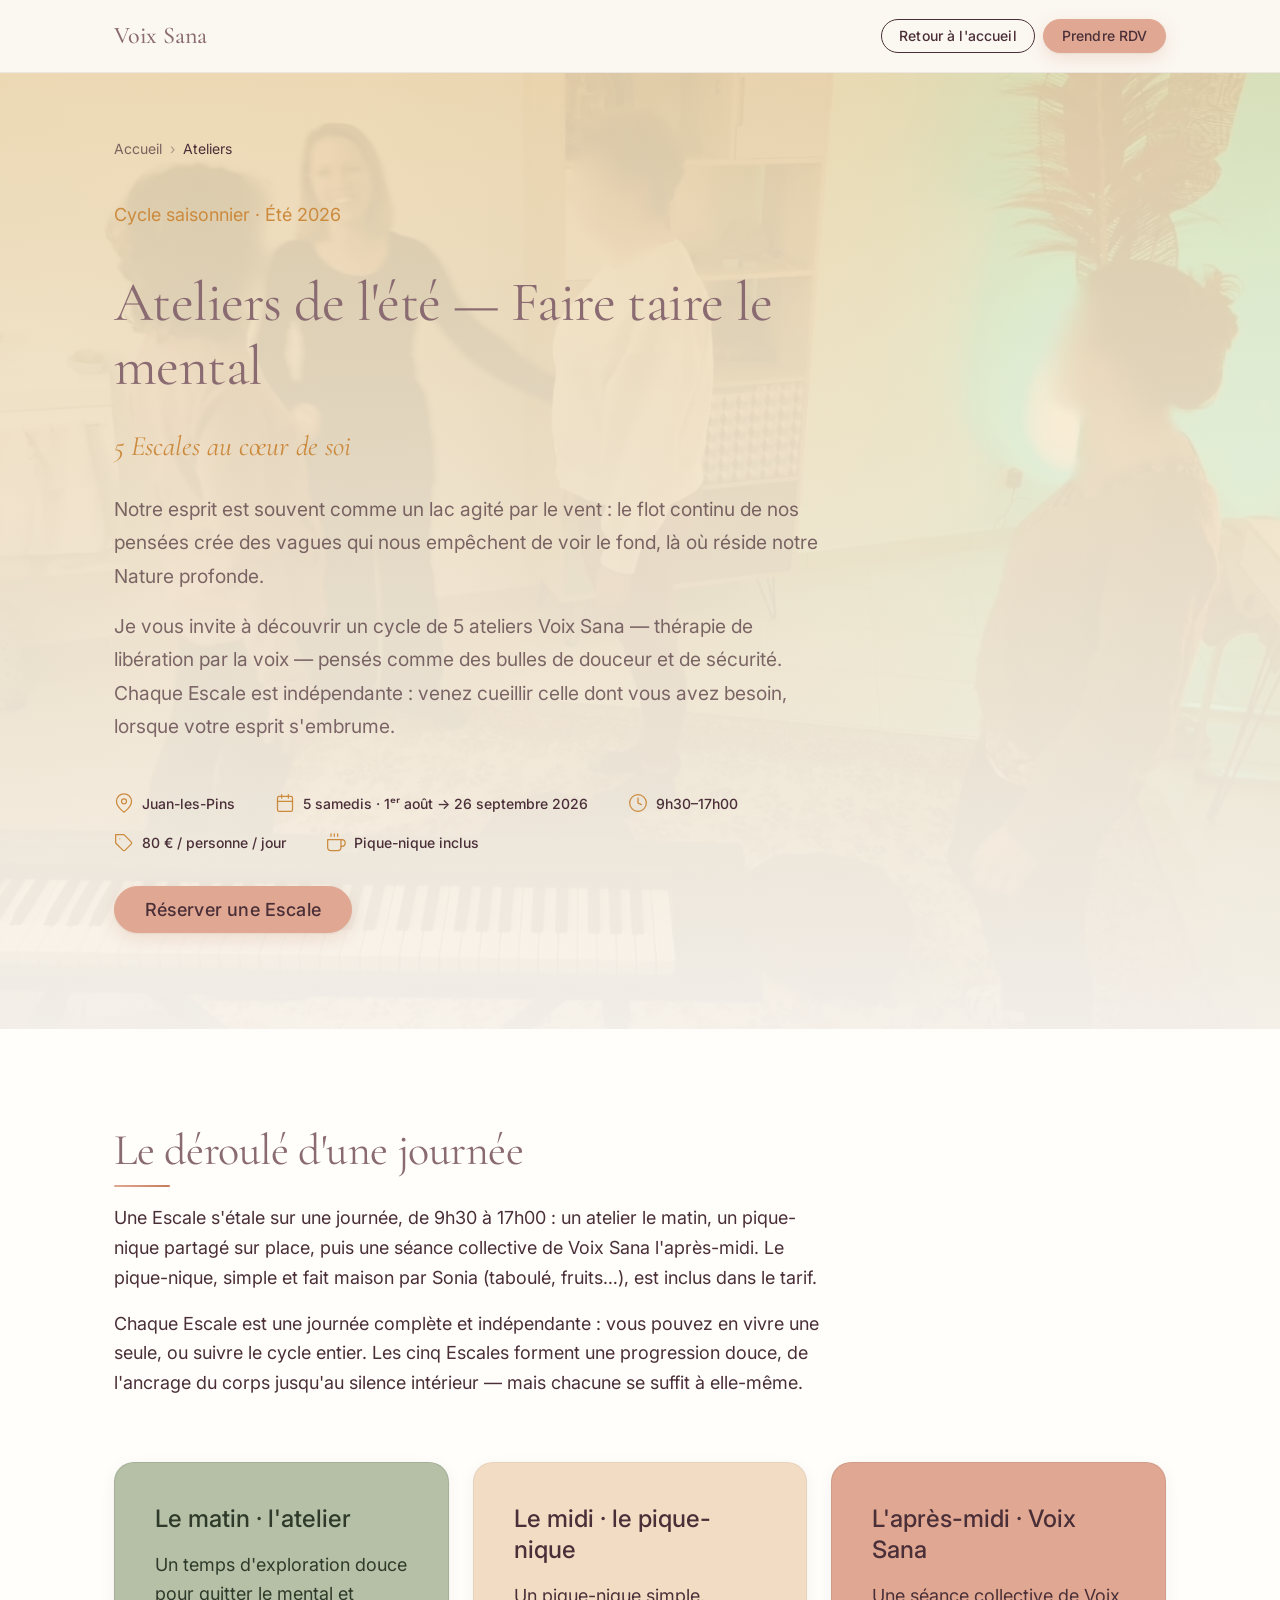
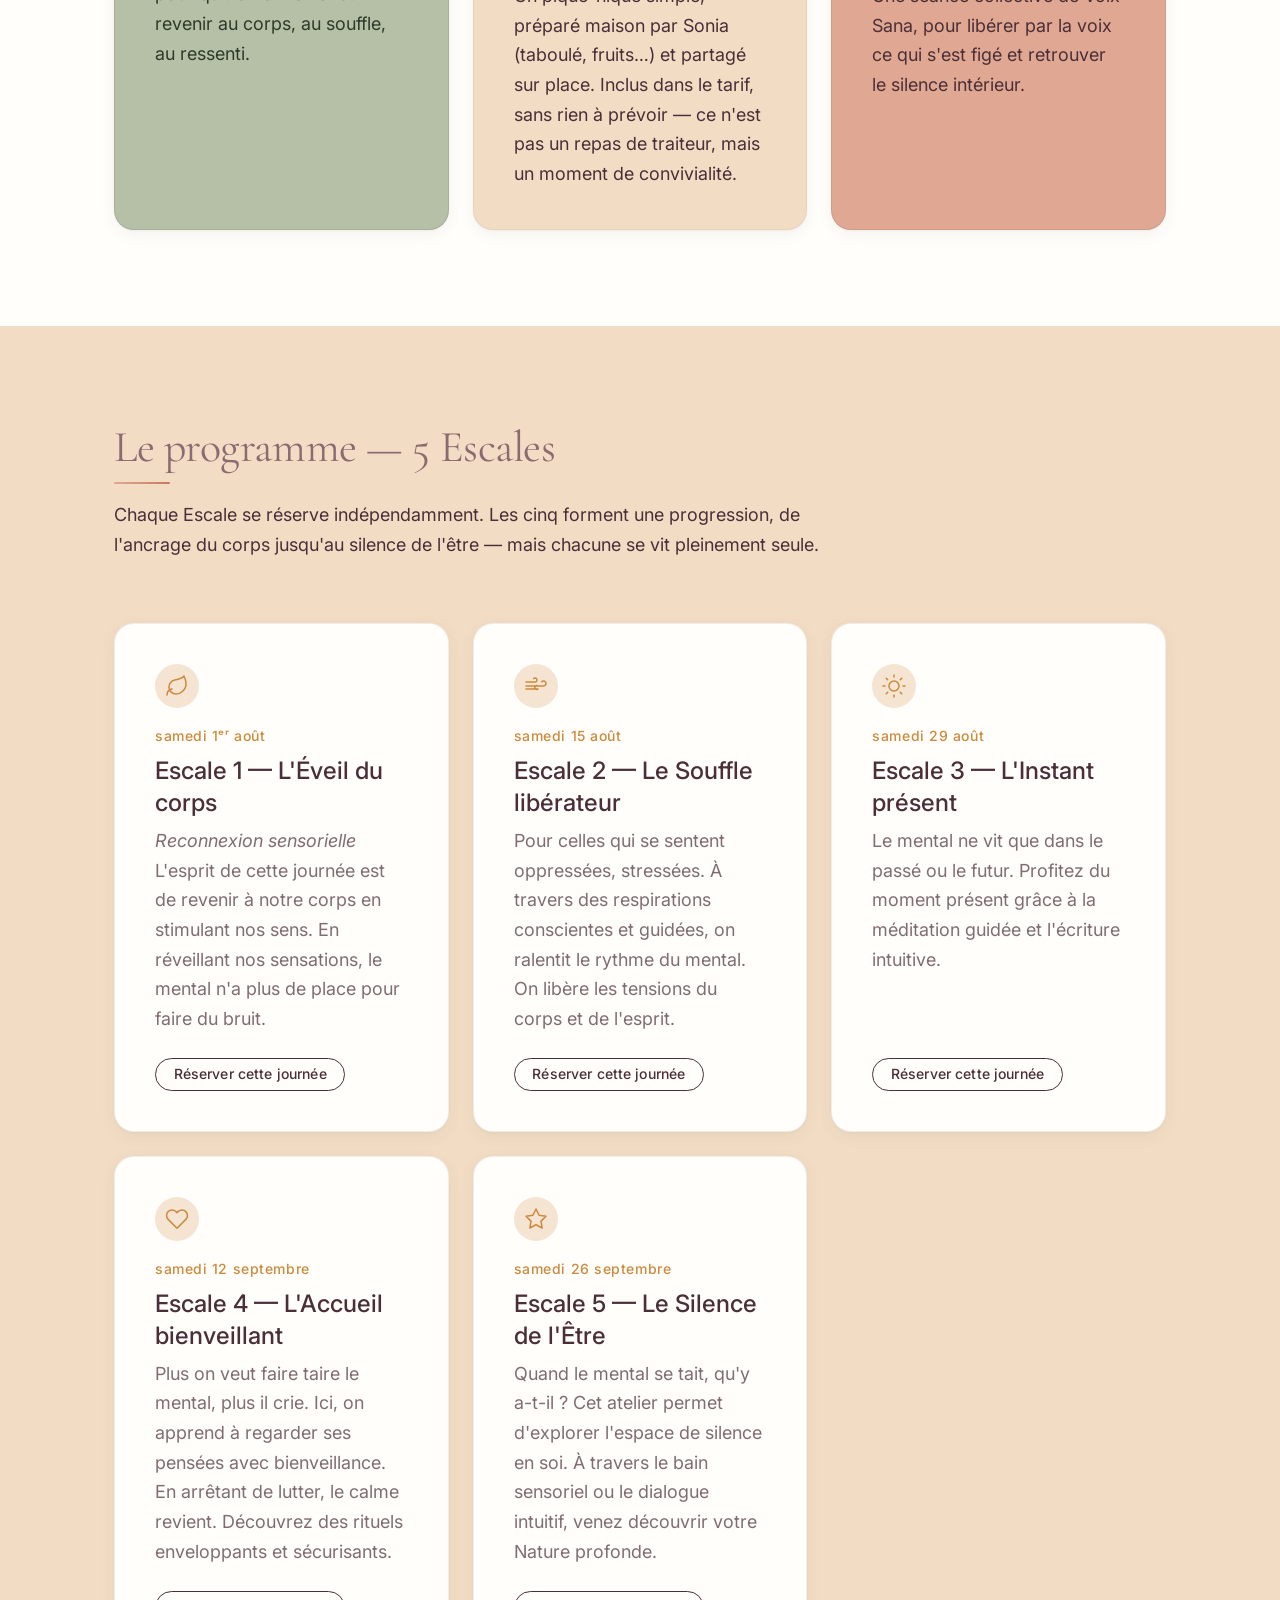
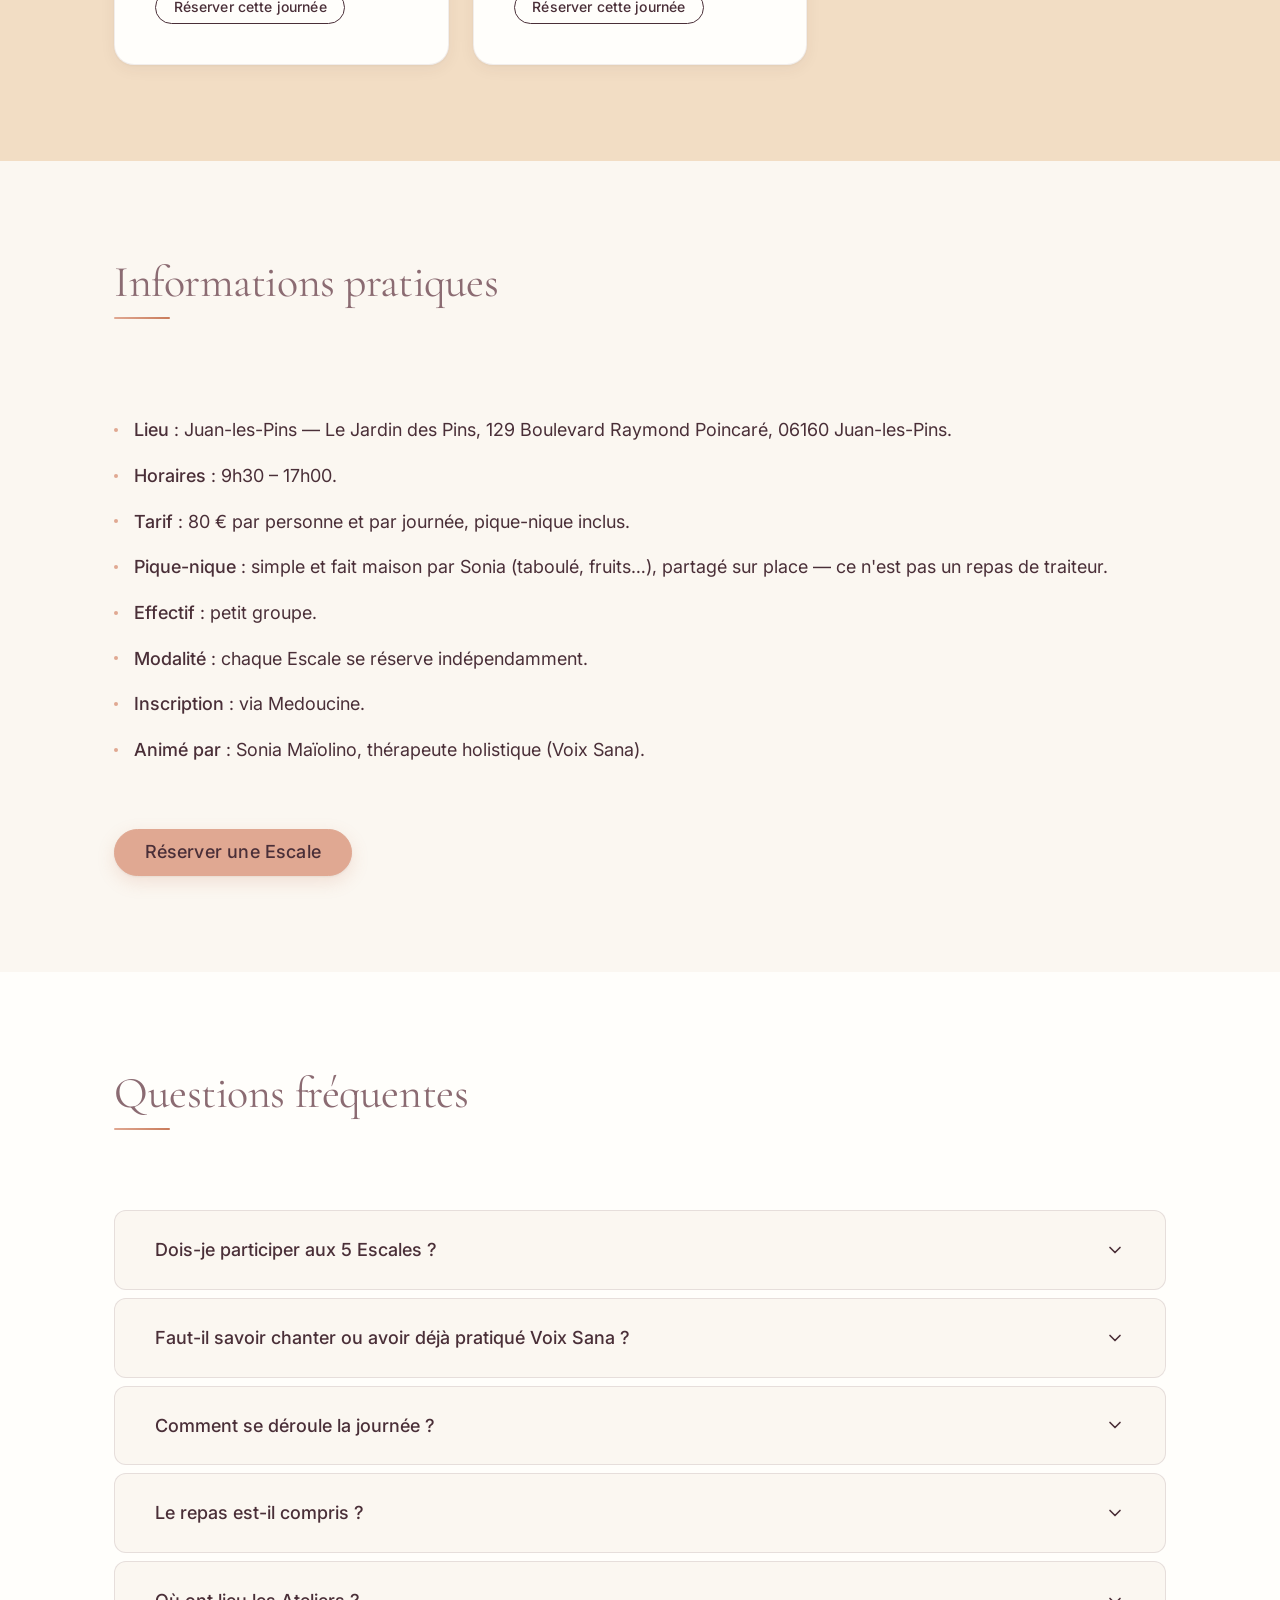
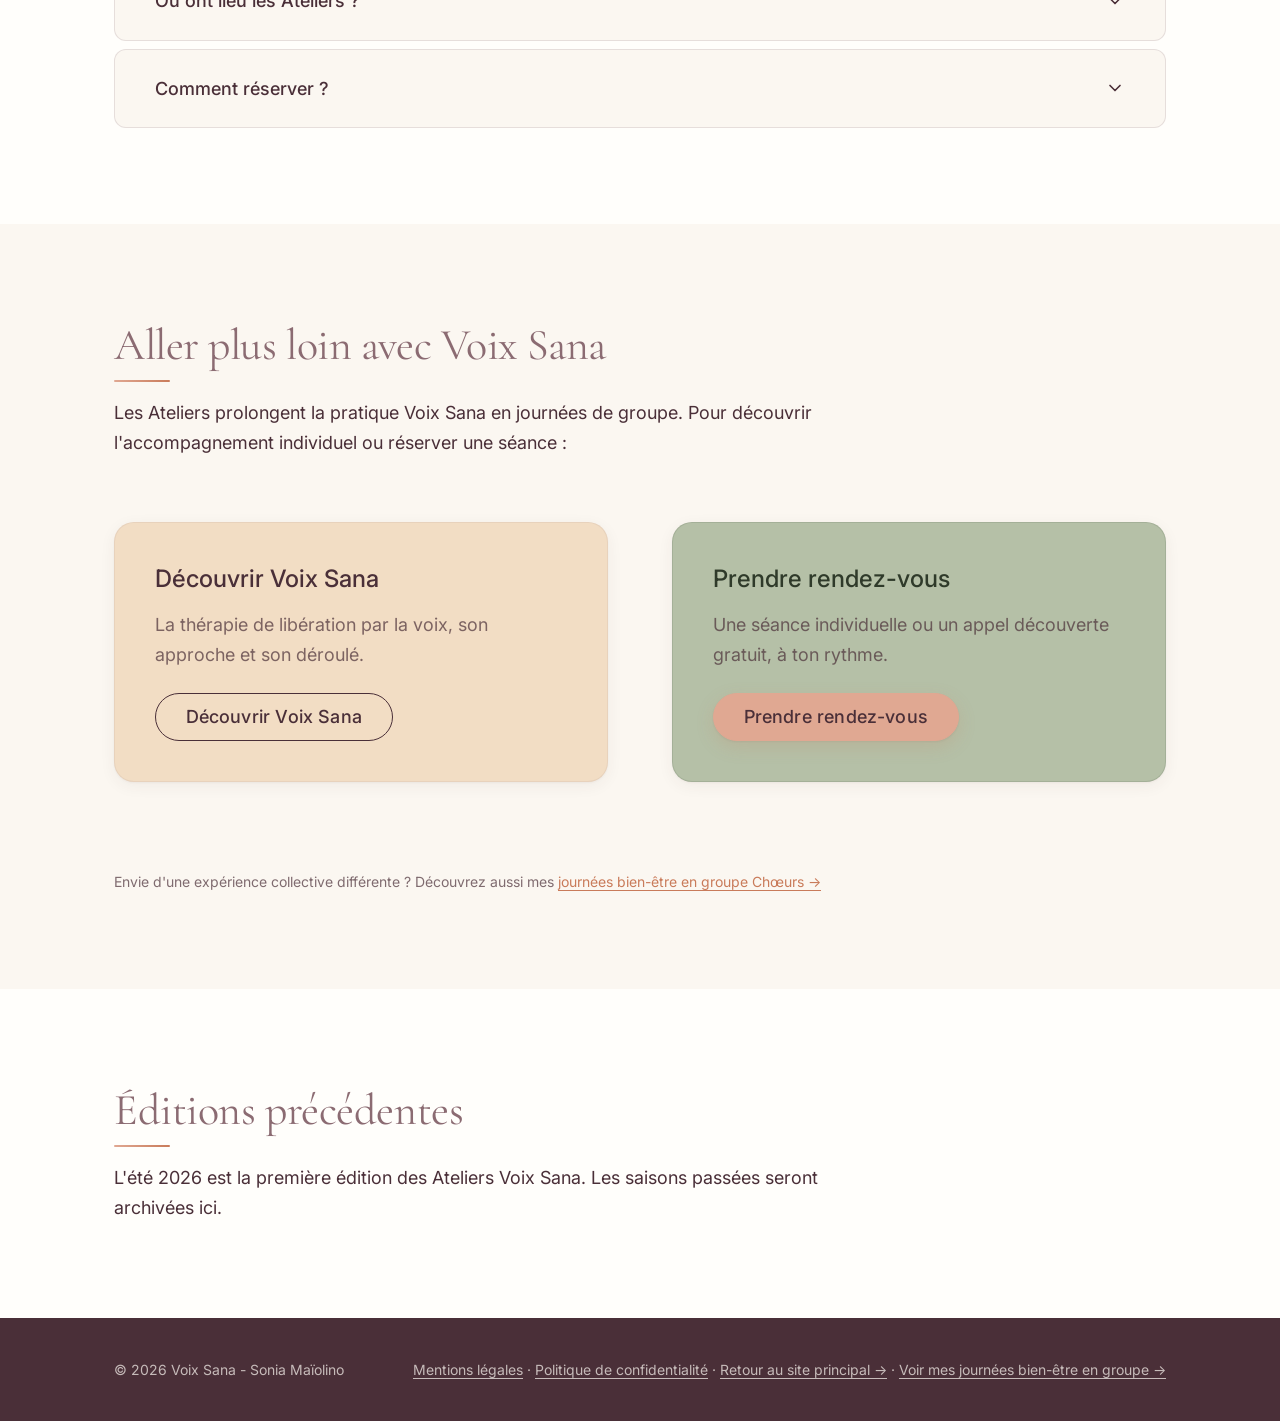
==== commit 8687ce9e: "Update Open Graph and Twitter image references for summer workshops" ====
--- a/ateliers/index.html
+++ b/ateliers/index.html
@@ -27,8 +27,7 @@
   <meta property="og:title" content="Ateliers Voix Sana — Faire taire le mental · 5 Escales à Juan-les-Pins">
   <meta property="og:description"
     content="Un cycle de 5 journées bien-être par la voix pour apaiser le mental. Chaque Escale est indépendante, pique-nique inclus. Juan-les-Pins, été 2026.">
-  <!-- TODO/CONFIRM : remplacer par /images/og-ateliers-ete.webp (1200×630) une fois l'image déposée ; fallback actuel = og-image.webp -->
-  <meta property="og:image" content="https://voixsana.fr/images/og-image.webp">
+  <meta property="og:image" content="https://voixsana.fr/images/og-image-ateliers-ete.webp">
   <meta property="og:image:width" content="1200">
   <meta property="og:image:height" content="630">
   <meta property="og:image:type" content="image/webp">
@@ -39,8 +38,7 @@
   <meta name="twitter:title" content="Ateliers Voix Sana — Faire taire le mental">
   <meta name="twitter:description"
     content="5 journées bien-être par la voix pour apaiser le mental. Repas inclus, 80 €/jour. Juan-les-Pins, été 2026.">
-  <!-- TODO/CONFIRM : voir og:image ci-dessus -->
-  <meta name="twitter:image" content="https://voixsana.fr/images/og-image.webp">
+  <meta name="twitter:image" content="https://voixsana.fr/images/og-image-ateliers-ete.webp">
 
   <meta name="theme-color" content="#FBF7F1">
   <link rel="icon" type="image/svg+xml" href="../assets/favicon.svg">
@@ -386,8 +384,7 @@
 
         <div class="ateliers-infos">
           <ul class="info-list">
-            <!-- TODO/CONFIRM : nom + adresse exacts du lieu à Juan-les-Pins (par défaut : Le Jardin des Pins ; adresse précise communiquée à l'inscription) -->
-            <li><strong>Lieu</strong> : Juan-les-Pins — Le Jardin des Pins, 129 Boulevard Raymond Poincaré, 06160 Juan-les-Pins. L'adresse précise vous est communiquée à l'inscription.</li>
+            <li><strong>Lieu</strong> : Juan-les-Pins — Le Jardin des Pins, 129 Boulevard Raymond Poincaré, 06160 Juan-les-Pins.</li>
             <li><strong>Horaires</strong> : 9h30 – 17h00.</li>
             <li><strong>Tarif</strong> : 80 € par personne et par journée, pique-nique inclus.</li>
             <li><strong>Pique-nique</strong> : simple et fait maison par Sonia (taboulé, fruits…), partagé sur place — ce n'est pas un repas de traiteur.</li>
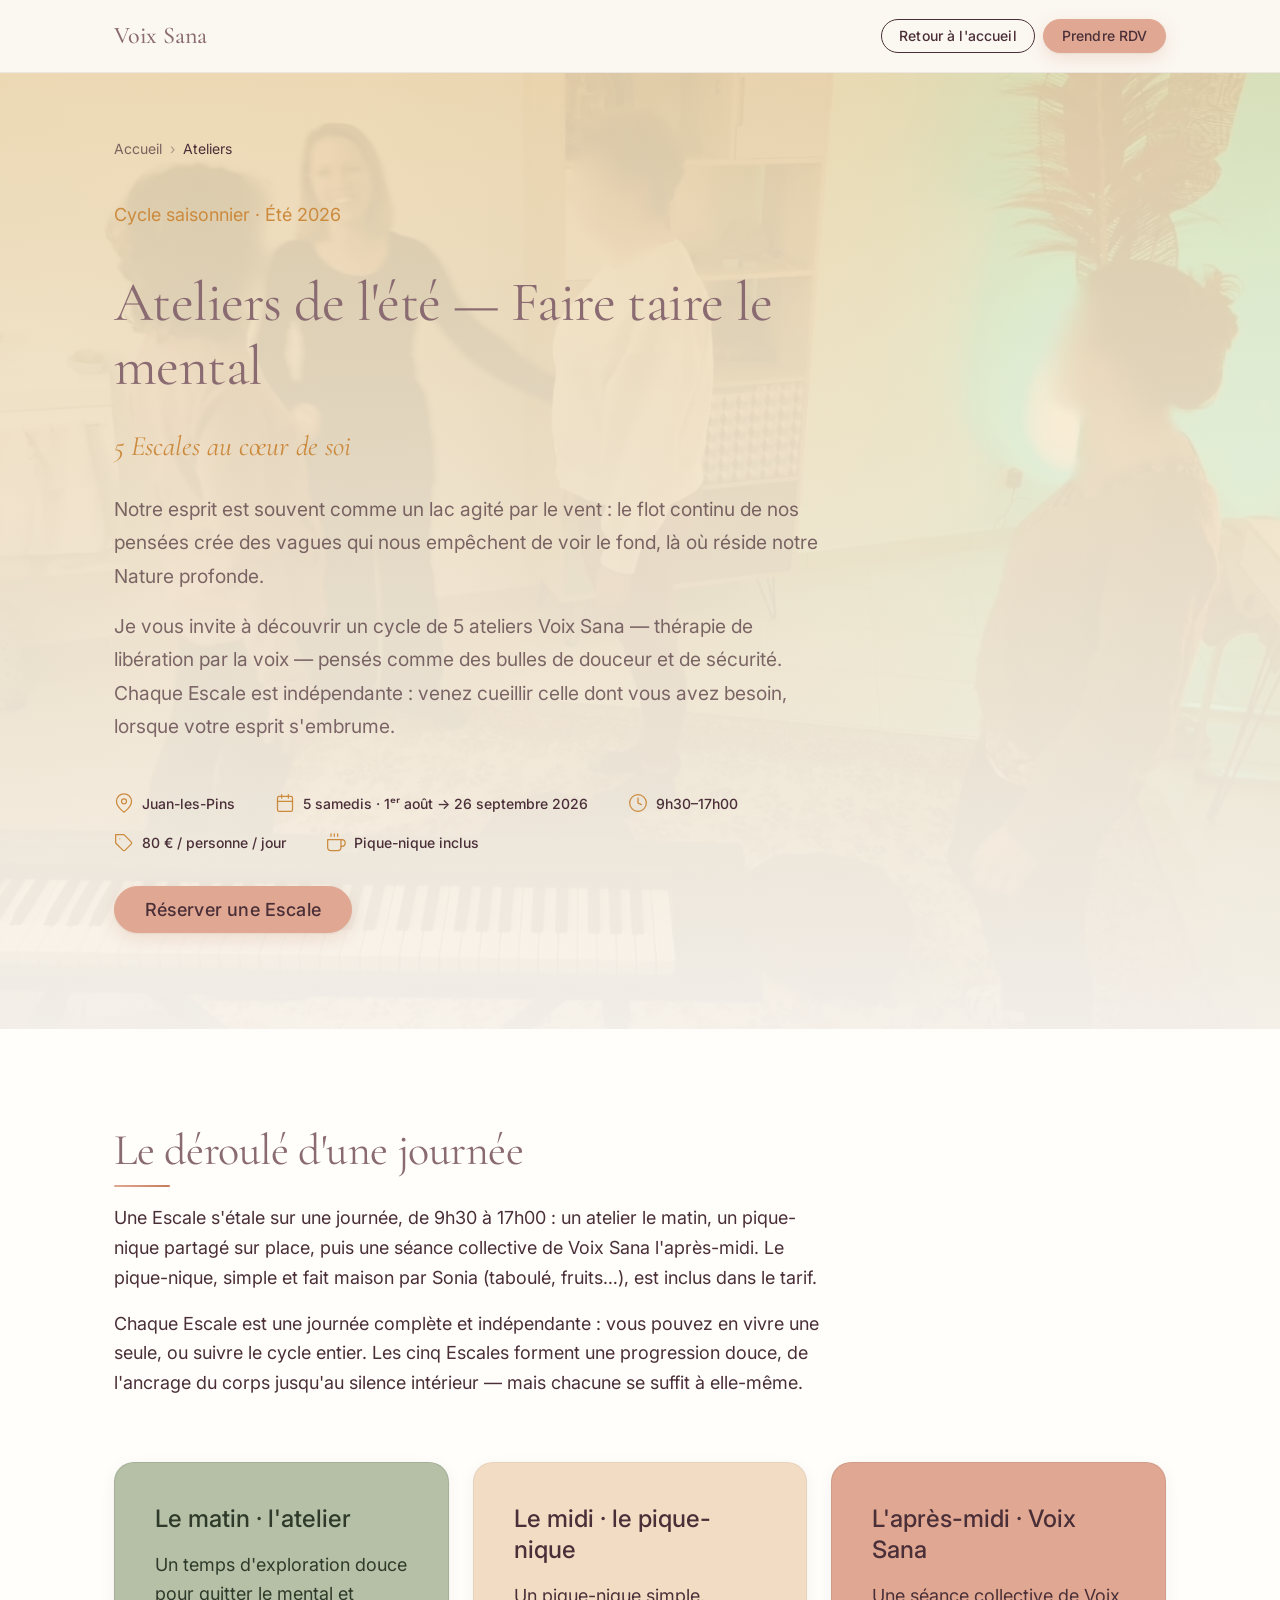
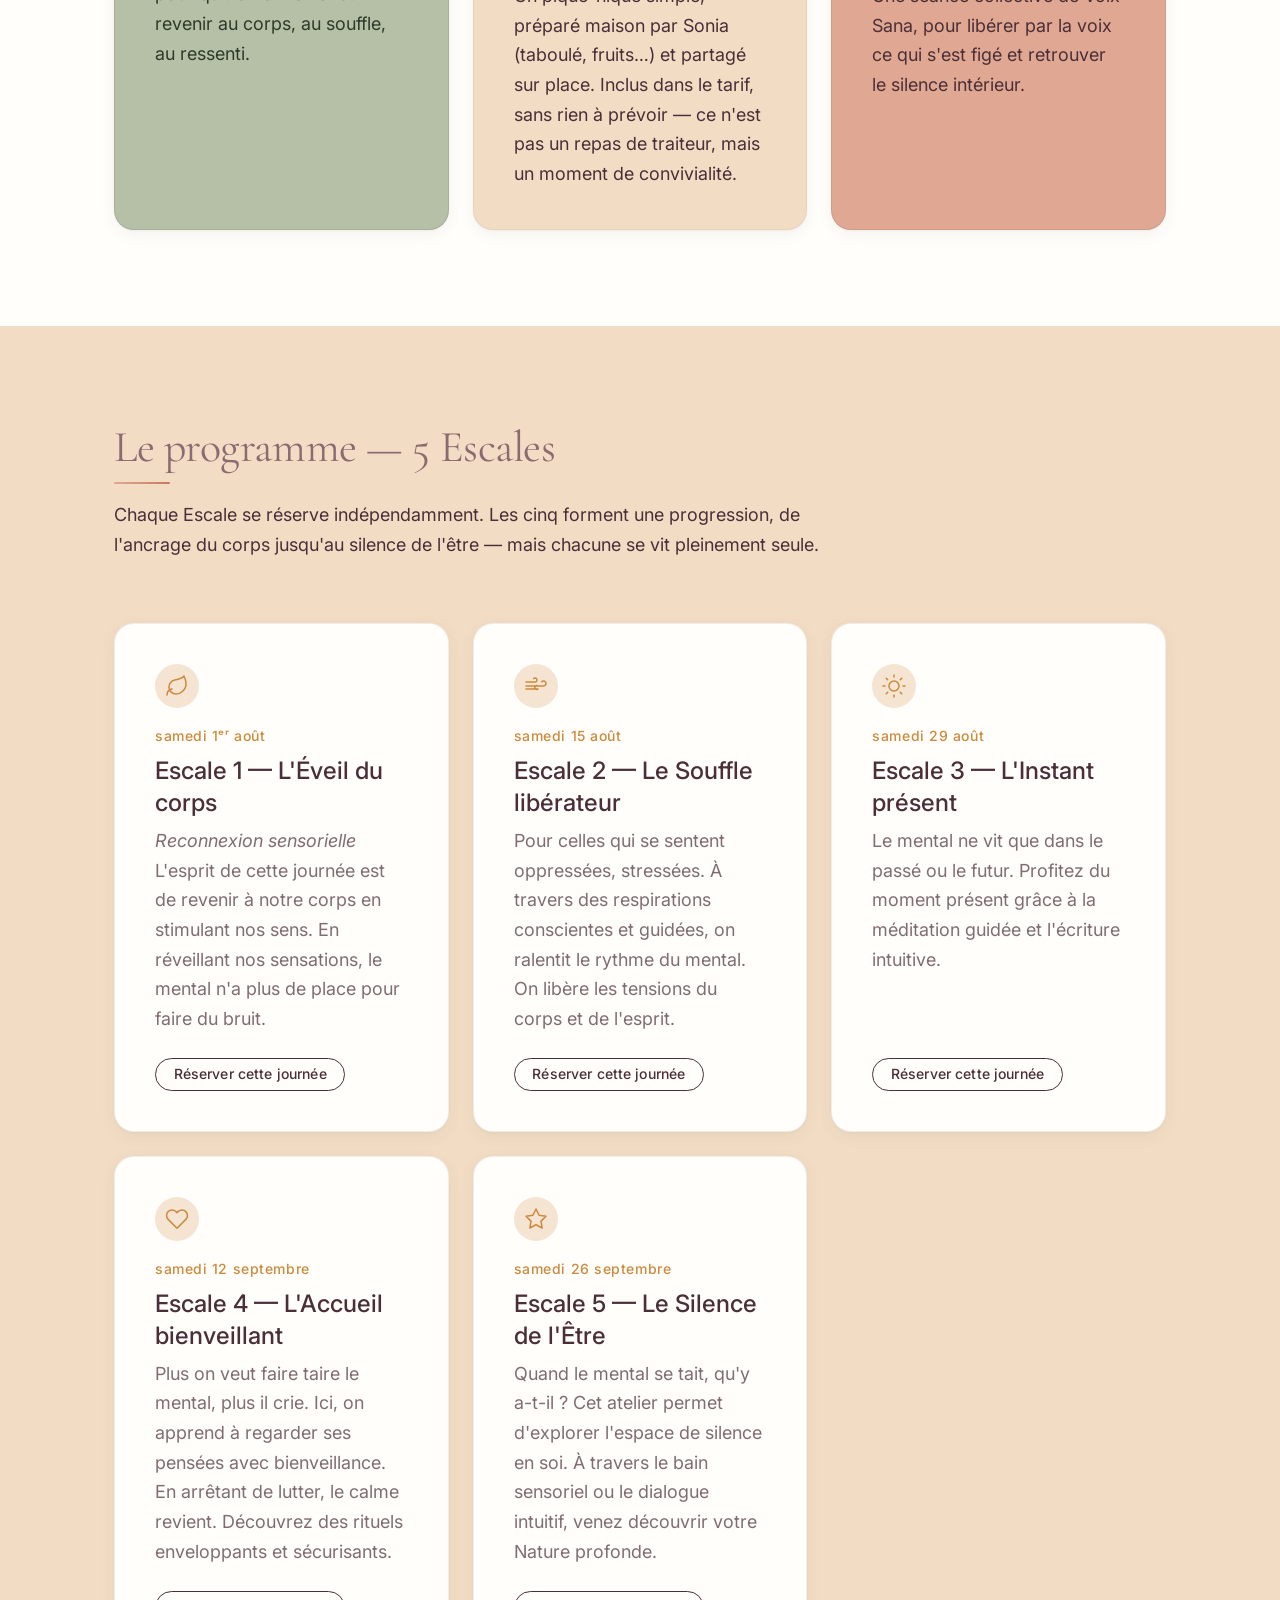
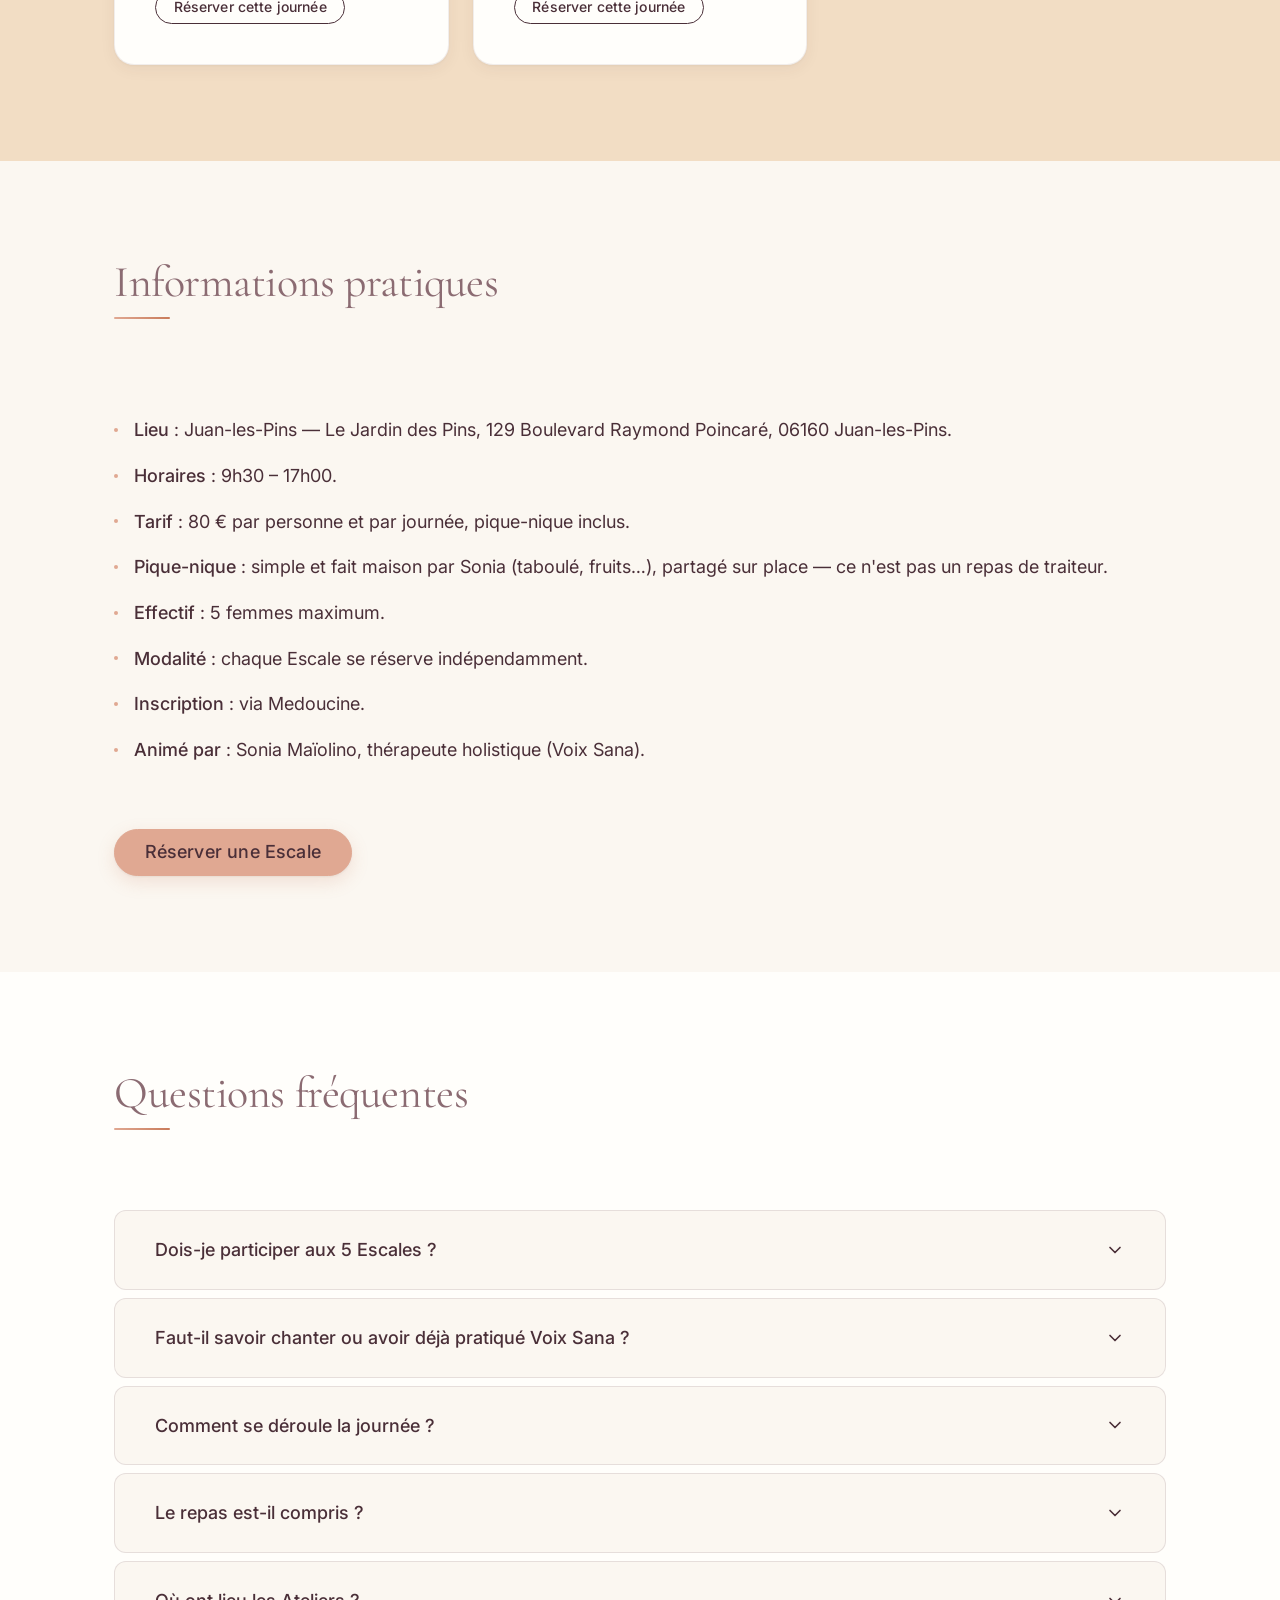
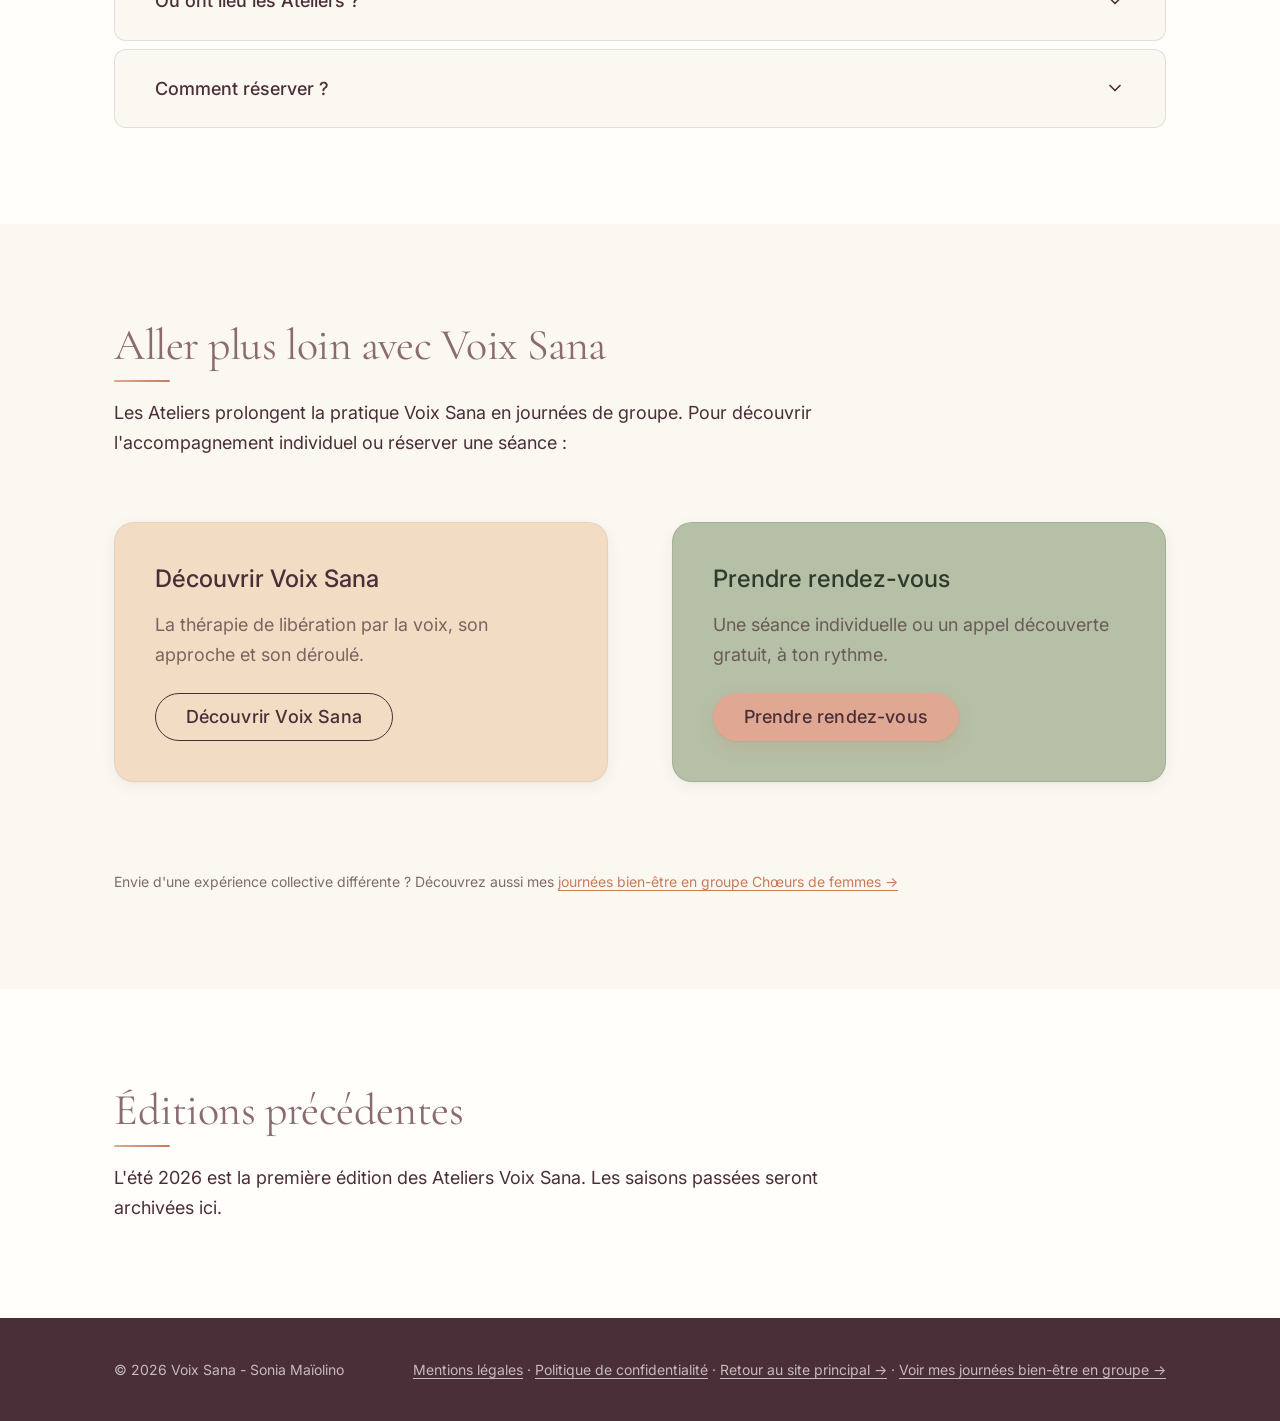
==== commit 6df5f559: "Update participant limit and description for workshops" ====
--- a/ateliers/index.html
+++ b/ateliers/index.html
@@ -388,8 +388,7 @@
             <li><strong>Horaires</strong> : 9h30 – 17h00.</li>
             <li><strong>Tarif</strong> : 80 € par personne et par journée, pique-nique inclus.</li>
             <li><strong>Pique-nique</strong> : simple et fait maison par Sonia (taboulé, fruits…), partagé sur place — ce n'est pas un repas de traiteur.</li>
-            <!-- TODO/CONFIRM : effectif (nombre de places) par atelier -->
-            <li><strong>Effectif</strong> : petit groupe.</li>
+            <li><strong>Effectif</strong> : 5 femmes maximum.</li>
             <li><strong>Modalité</strong> : chaque Escale se réserve indépendamment.</li>
             <li><strong>Inscription</strong> : via Medoucine.</li>
             <li><strong>Animé par</strong> : Sonia Maïolino, thérapeute holistique (Voix Sana).</li>
@@ -471,7 +470,7 @@
         <p class="ateliers-complementaire">
           Envie d'une expérience collective différente ? Découvrez aussi mes
           <a href="https://choeurs.voixsana.fr/" target="_blank" rel="noopener noreferrer"
-            data-goatcounter-click="cta-ateliers-choeurs">journées bien-être en groupe Chœurs →</a>
+            data-goatcounter-click="cta-ateliers-choeurs">journées bien-être en groupe Chœurs de femmes →</a>
         </p>
       </div>
     </section>
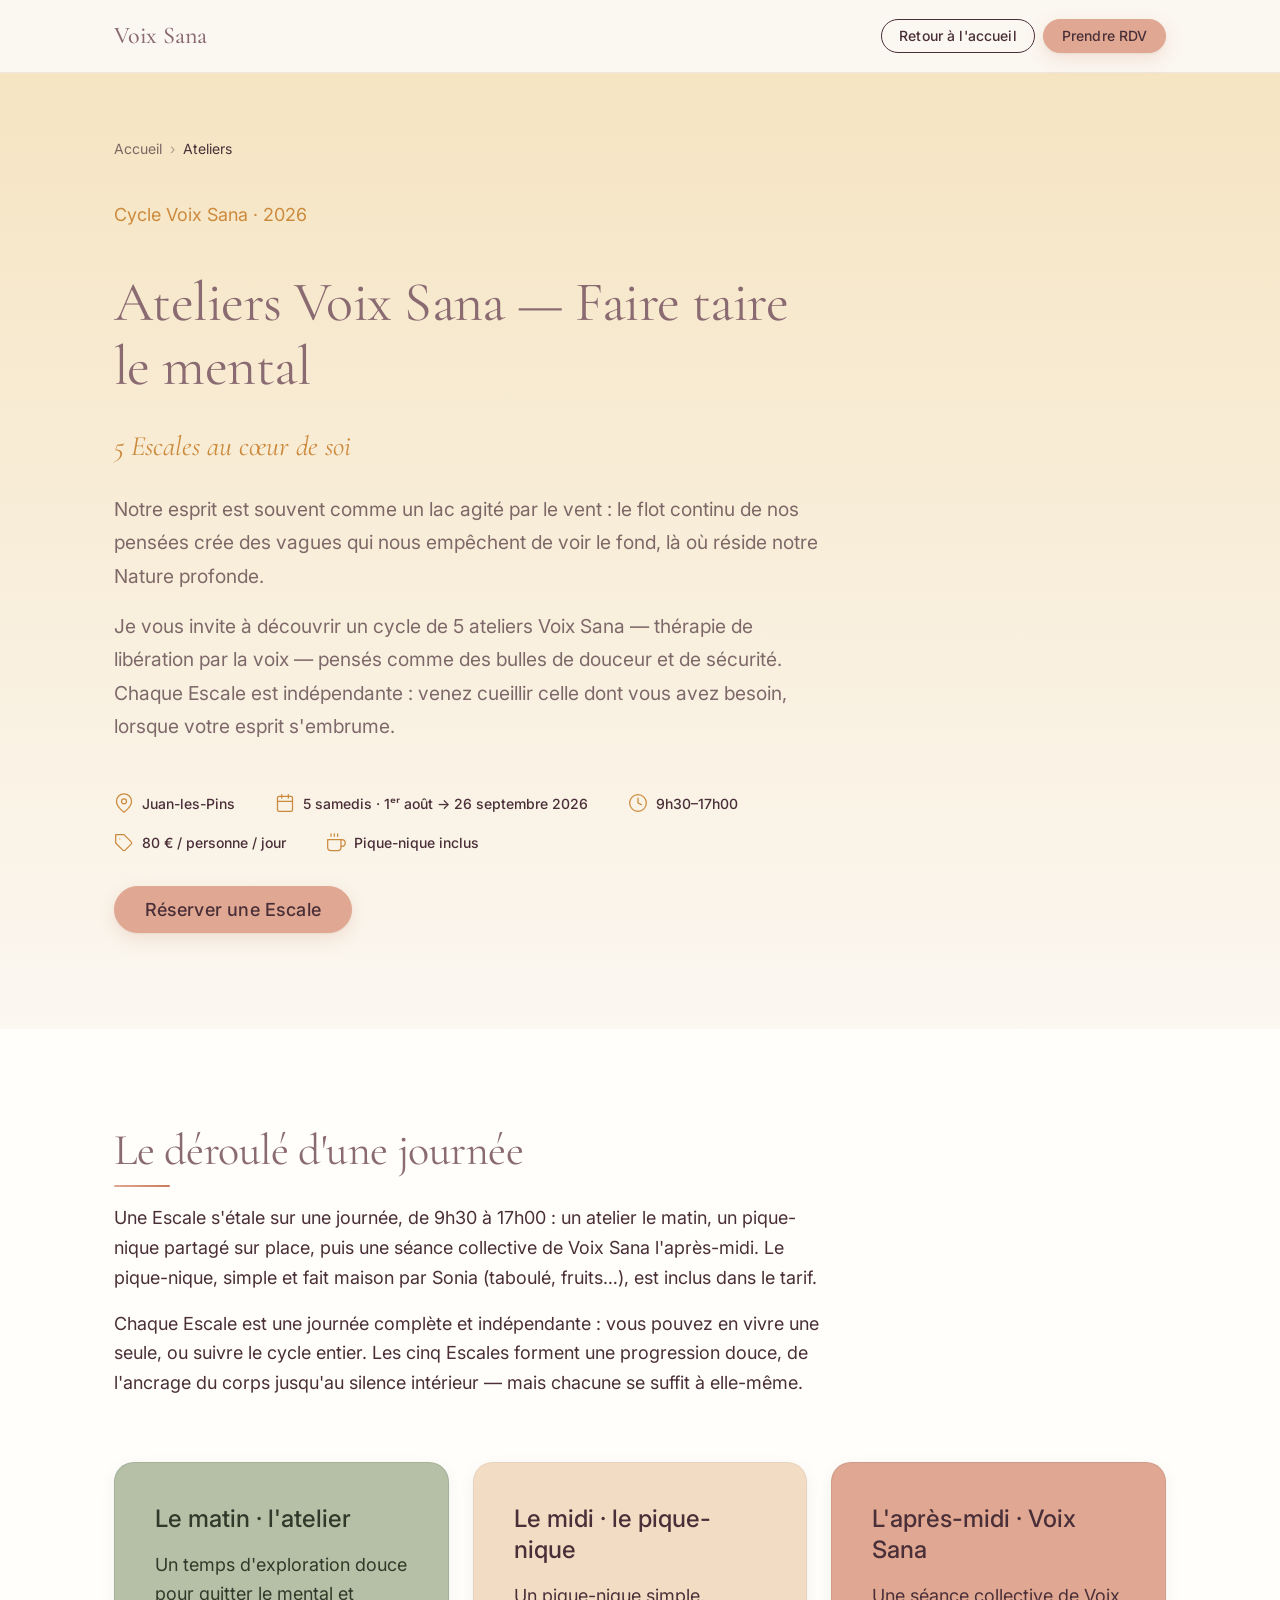
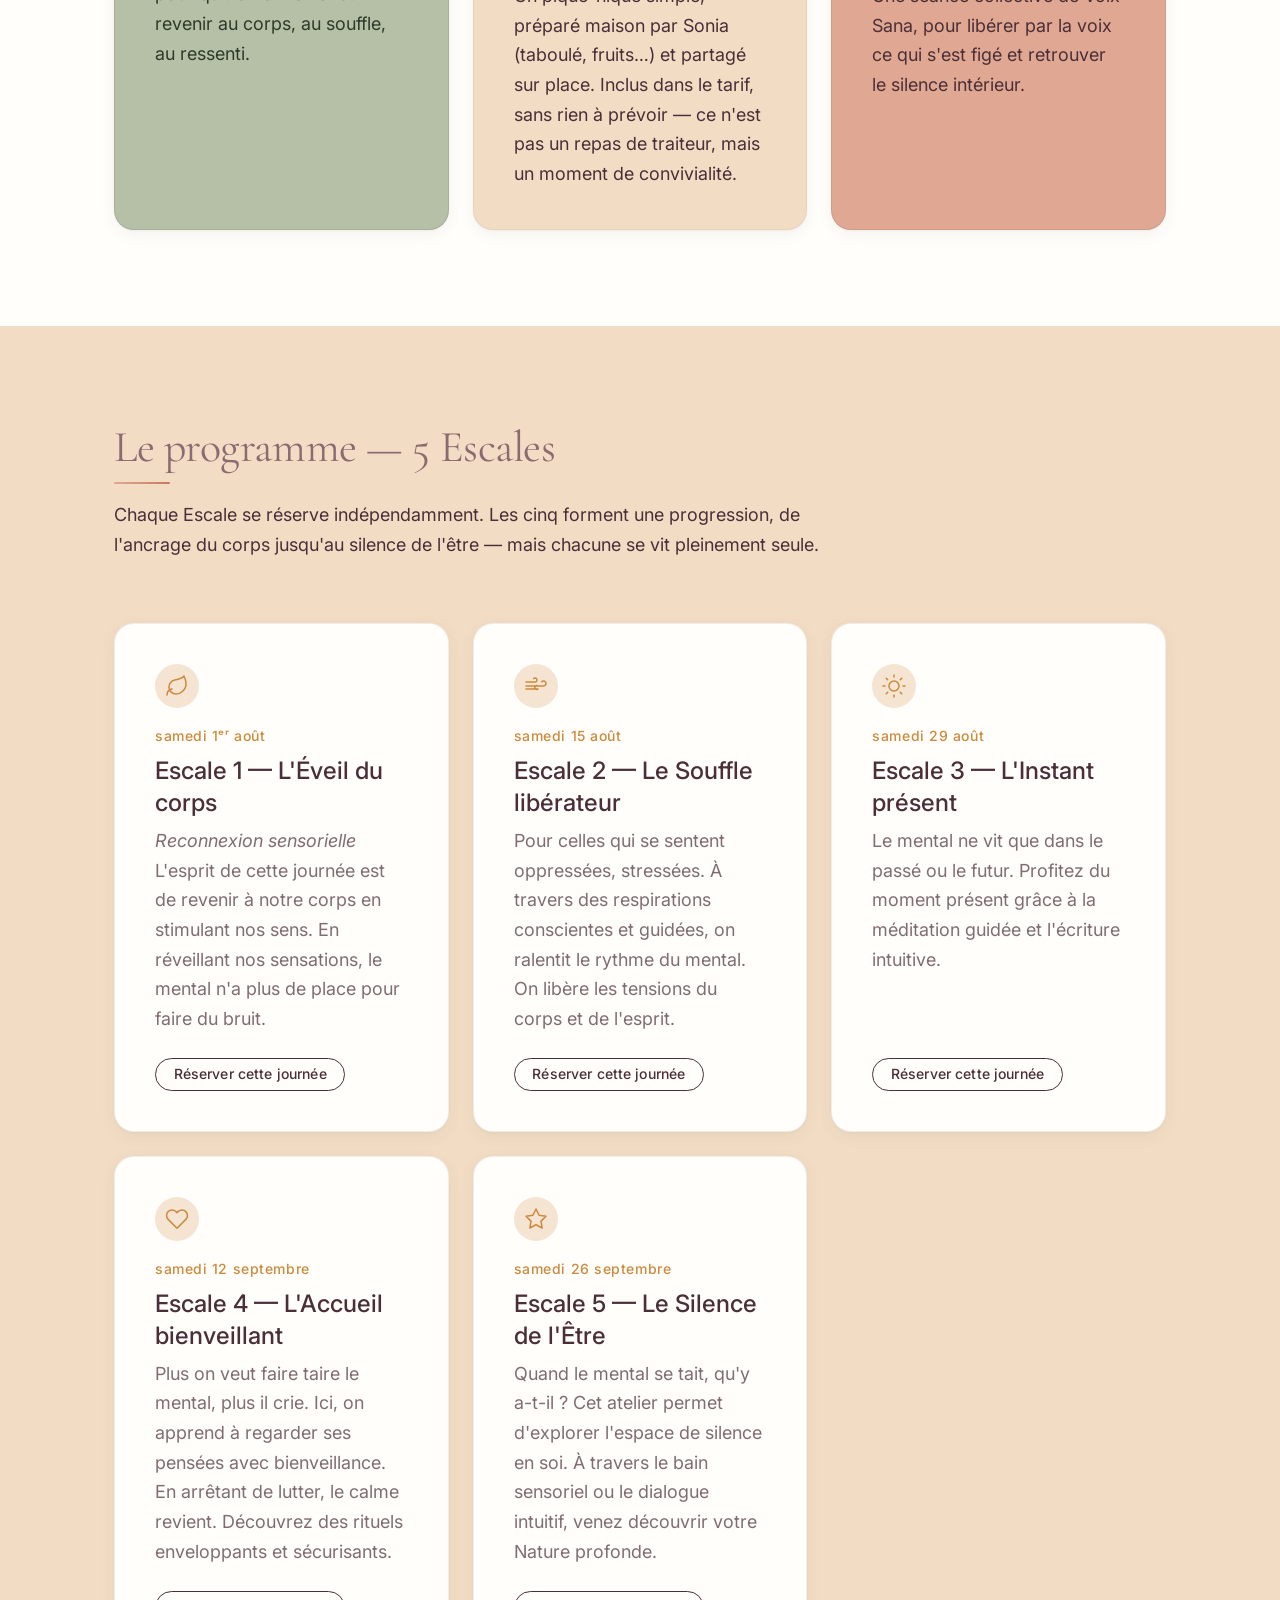
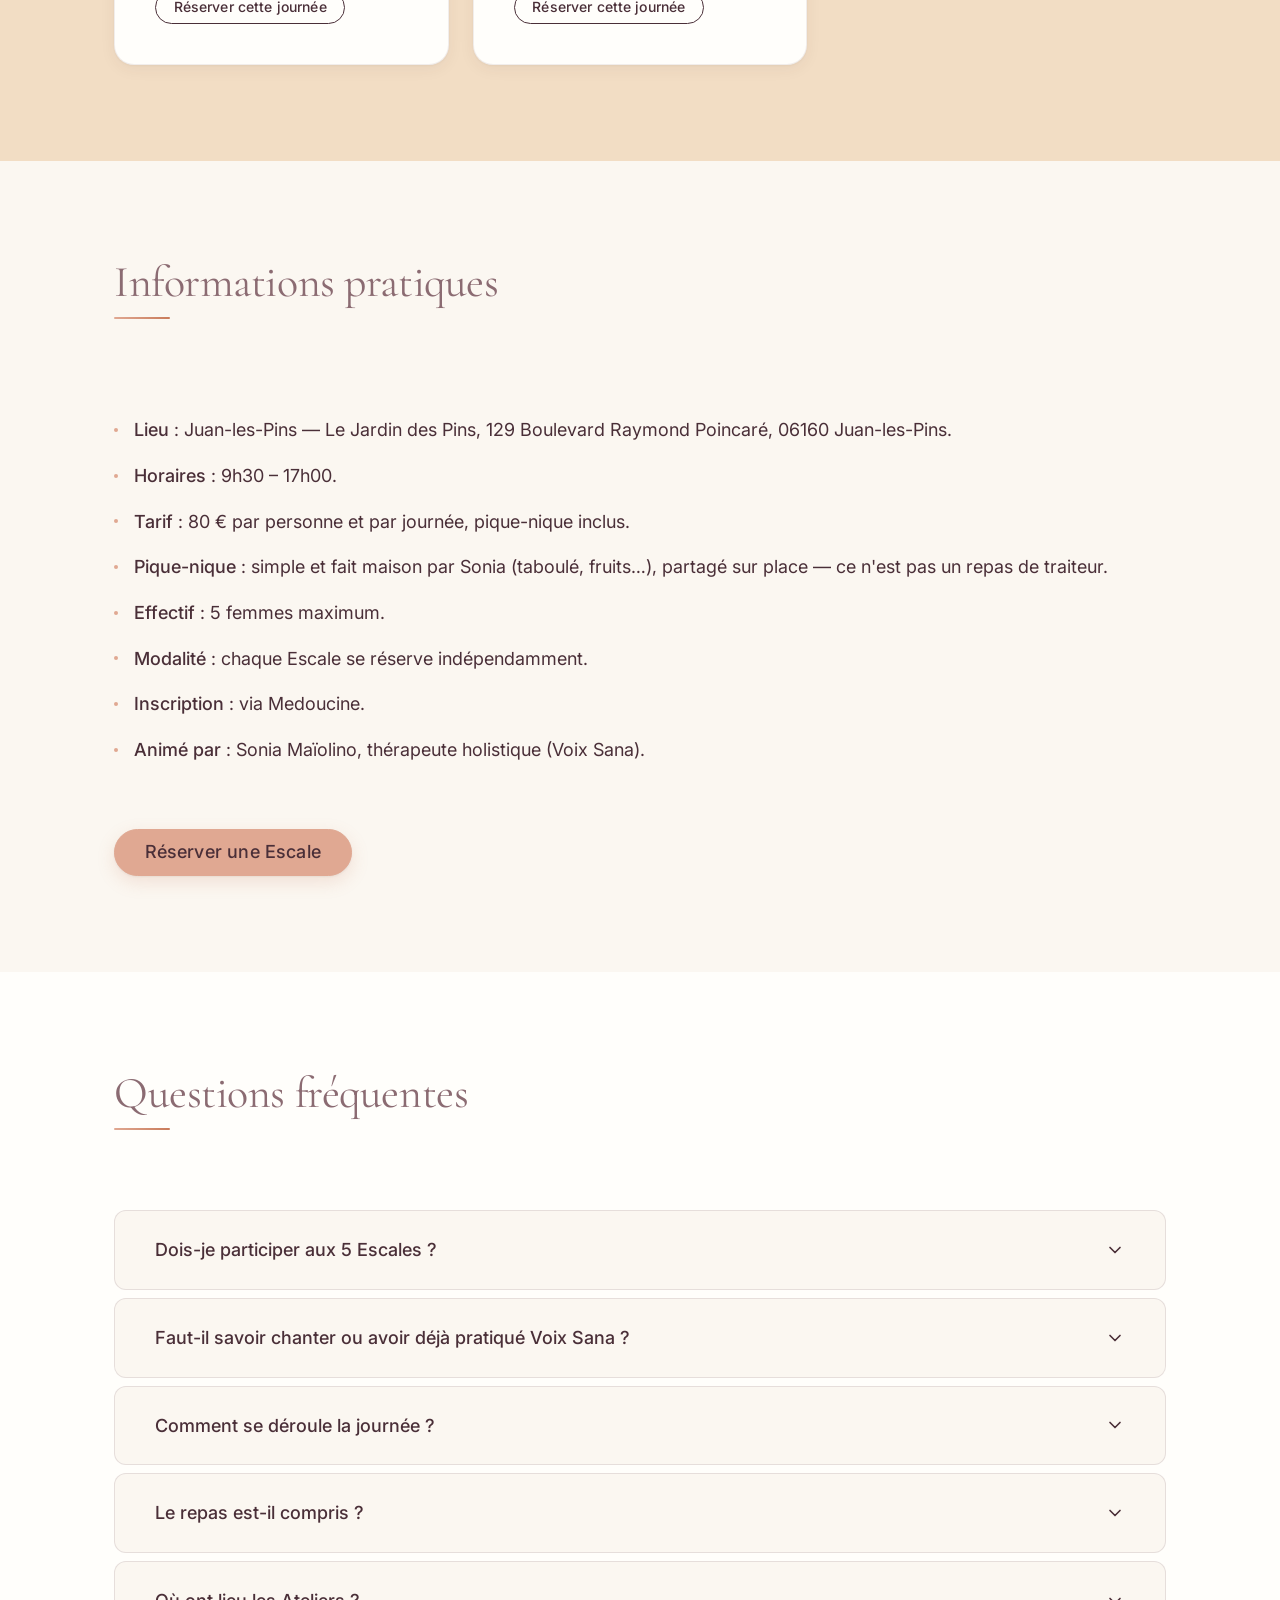
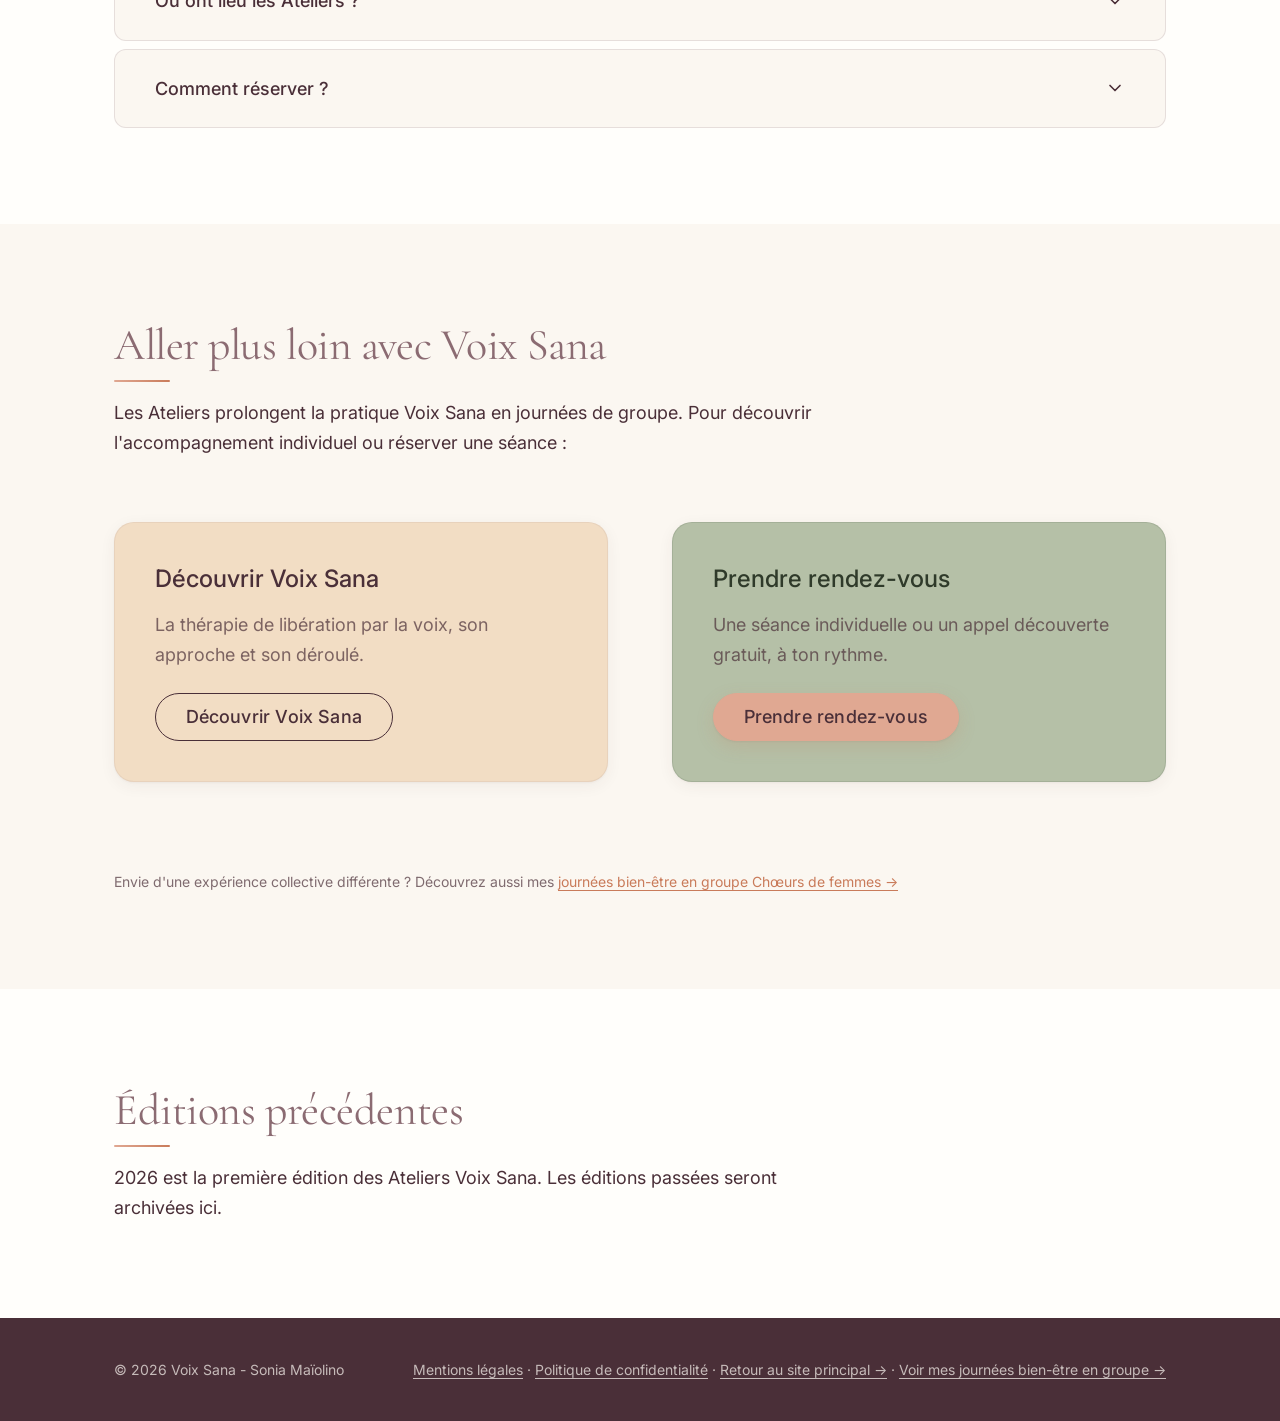
==== commit 8c5ca5b5: "Update titles and descriptions for 2026 workshops; adjust hero section styling" ====
--- a/ateliers/index.html
+++ b/ateliers/index.html
@@ -15,7 +15,7 @@
   <meta charset="UTF-8">
   <meta http-equiv="X-UA-Compatible" content="IE=edge">
   <meta name="viewport" content="width=device-width, initial-scale=1.0">
-  <title>Ateliers Voix Sana — Faire taire le mental : 5 Escales bien-être à Juan-les-Pins · Été 2026</title>
+  <title>Ateliers Voix Sana — Faire taire le mental : 5 Escales bien-être à Juan-les-Pins · 2026</title>
   <meta name="description"
     content="Cinq journées Voix Sana indépendantes pour apaiser le mental à Juan-les-Pins. Pique-nique inclus, 80 € par jour, du 1ᵉʳ août au 26 septembre 2026. Réservation libre.">
   <meta name="author" content="Sonia Maïolino">
@@ -26,7 +26,7 @@
   <meta property="og:url" content="https://voixsana.fr/ateliers/">
   <meta property="og:title" content="Ateliers Voix Sana — Faire taire le mental · 5 Escales à Juan-les-Pins">
   <meta property="og:description"
-    content="Un cycle de 5 journées bien-être par la voix pour apaiser le mental. Chaque Escale est indépendante, pique-nique inclus. Juan-les-Pins, été 2026.">
+    content="Un cycle de 5 journées bien-être par la voix pour apaiser le mental. Chaque Escale est indépendante, pique-nique inclus. Juan-les-Pins, 2026.">
   <meta property="og:image" content="https://voixsana.fr/images/og-image-ateliers-ete.webp">
   <meta property="og:image:width" content="1200">
   <meta property="og:image:height" content="630">
@@ -37,7 +37,7 @@
   <meta name="twitter:card" content="summary_large_image">
   <meta name="twitter:title" content="Ateliers Voix Sana — Faire taire le mental">
   <meta name="twitter:description"
-    content="5 journées bien-être par la voix pour apaiser le mental. Repas inclus, 80 €/jour. Juan-les-Pins, été 2026.">
+    content="5 journées bien-être par la voix pour apaiser le mental. Repas inclus, 80 €/jour. Juan-les-Pins, 2026.">
   <meta name="twitter:image" content="https://voixsana.fr/images/og-image-ateliers-ete.webp">
 
   <meta name="theme-color" content="#FBF7F1">
@@ -62,7 +62,7 @@
           "@type": "WebPage",
           "@id": "https://voixsana.fr/ateliers/#webpage",
           "url": "https://voixsana.fr/ateliers/",
-          "name": "Ateliers Voix Sana — Faire taire le mental : 5 Escales bien-être à Juan-les-Pins · Été 2026",
+          "name": "Ateliers Voix Sana — Faire taire le mental : 5 Escales bien-être à Juan-les-Pins · 2026",
           "inLanguage": "fr-FR",
           "isPartOf": { "@id": "https://voixsana.fr/#website" }
         },
@@ -136,7 +136,7 @@
           "location": { "@type": "Place", "name": "Juan-les-Pins", "address": { "@type": "PostalAddress", "addressLocality": "Juan-les-Pins", "postalCode": "06160", "addressCountry": "FR" } },
           "image": ["https://voixsana.fr/images/og-image.webp"],
           "description": "Journée Voix Sana (9h30–17h00) pour apaiser le mental : atelier le matin, pique-nique fait maison inclus, séance collective de Voix Sana l'après-midi. Juan-les-Pins.",
-          "organizer": { "@type": "Person", "@id": "https://voixsana.fr/#sonia", "name": "Sonia Maïolino" },
+          "organizer": { "@type": "Person", "@id": "https://voixsana.fr/#sonia", "name": "Sonia Maïolino", "url": "https://voixsana.fr/" },
           "performer": { "@type": "Person", "@id": "https://voixsana.fr/#sonia", "name": "Sonia Maïolino" },
           "offers": { "@type": "Offer", "price": "80", "priceCurrency": "EUR", "availability": "https://schema.org/InStock", "url": "https://www.medoucine.com/consultation/antibes/sonia-maiolino/23286", "validFrom": "2026-06-21" }
         },
@@ -150,7 +150,7 @@
           "location": { "@type": "Place", "name": "Juan-les-Pins", "address": { "@type": "PostalAddress", "addressLocality": "Juan-les-Pins", "postalCode": "06160", "addressCountry": "FR" } },
           "image": ["https://voixsana.fr/images/og-image.webp"],
           "description": "Journée Voix Sana (9h30–17h00) pour apaiser le mental : atelier le matin, pique-nique fait maison inclus, séance collective de Voix Sana l'après-midi. Juan-les-Pins.",
-          "organizer": { "@type": "Person", "@id": "https://voixsana.fr/#sonia", "name": "Sonia Maïolino" },
+          "organizer": { "@type": "Person", "@id": "https://voixsana.fr/#sonia", "name": "Sonia Maïolino", "url": "https://voixsana.fr/" },
           "performer": { "@type": "Person", "@id": "https://voixsana.fr/#sonia", "name": "Sonia Maïolino" },
           "offers": { "@type": "Offer", "price": "80", "priceCurrency": "EUR", "availability": "https://schema.org/InStock", "url": "https://www.medoucine.com/consultation/antibes/sonia-maiolino/23286", "validFrom": "2026-06-21" }
         },
@@ -164,7 +164,7 @@
           "location": { "@type": "Place", "name": "Juan-les-Pins", "address": { "@type": "PostalAddress", "addressLocality": "Juan-les-Pins", "postalCode": "06160", "addressCountry": "FR" } },
           "image": ["https://voixsana.fr/images/og-image.webp"],
           "description": "Journée Voix Sana (9h30–17h00) pour apaiser le mental : atelier le matin, pique-nique fait maison inclus, séance collective de Voix Sana l'après-midi. Juan-les-Pins.",
-          "organizer": { "@type": "Person", "@id": "https://voixsana.fr/#sonia", "name": "Sonia Maïolino" },
+          "organizer": { "@type": "Person", "@id": "https://voixsana.fr/#sonia", "name": "Sonia Maïolino", "url": "https://voixsana.fr/" },
           "performer": { "@type": "Person", "@id": "https://voixsana.fr/#sonia", "name": "Sonia Maïolino" },
           "offers": { "@type": "Offer", "price": "80", "priceCurrency": "EUR", "availability": "https://schema.org/InStock", "url": "https://www.medoucine.com/consultation/antibes/sonia-maiolino/23286", "validFrom": "2026-06-21" }
         },
@@ -178,7 +178,7 @@
           "location": { "@type": "Place", "name": "Juan-les-Pins", "address": { "@type": "PostalAddress", "addressLocality": "Juan-les-Pins", "postalCode": "06160", "addressCountry": "FR" } },
           "image": ["https://voixsana.fr/images/og-image.webp"],
           "description": "Journée Voix Sana (9h30–17h00) pour apaiser le mental : atelier le matin, pique-nique fait maison inclus, séance collective de Voix Sana l'après-midi. Juan-les-Pins.",
-          "organizer": { "@type": "Person", "@id": "https://voixsana.fr/#sonia", "name": "Sonia Maïolino" },
+          "organizer": { "@type": "Person", "@id": "https://voixsana.fr/#sonia", "name": "Sonia Maïolino", "url": "https://voixsana.fr/" },
           "performer": { "@type": "Person", "@id": "https://voixsana.fr/#sonia", "name": "Sonia Maïolino" },
           "offers": { "@type": "Offer", "price": "80", "priceCurrency": "EUR", "availability": "https://schema.org/InStock", "url": "https://www.medoucine.com/consultation/antibes/sonia-maiolino/23286", "validFrom": "2026-06-21" }
         },
@@ -192,7 +192,7 @@
           "location": { "@type": "Place", "name": "Juan-les-Pins", "address": { "@type": "PostalAddress", "addressLocality": "Juan-les-Pins", "postalCode": "06160", "addressCountry": "FR" } },
           "image": ["https://voixsana.fr/images/og-image.webp"],
           "description": "Journée Voix Sana (9h30–17h00) pour apaiser le mental : atelier le matin, pique-nique fait maison inclus, séance collective de Voix Sana l'après-midi. Juan-les-Pins.",
-          "organizer": { "@type": "Person", "@id": "https://voixsana.fr/#sonia", "name": "Sonia Maïolino" },
+          "organizer": { "@type": "Person", "@id": "https://voixsana.fr/#sonia", "name": "Sonia Maïolino", "url": "https://voixsana.fr/" },
           "performer": { "@type": "Person", "@id": "https://voixsana.fr/#sonia", "name": "Sonia Maïolino" },
           "offers": { "@type": "Offer", "price": "80", "priceCurrency": "EUR", "availability": "https://schema.org/InStock", "url": "https://www.medoucine.com/consultation/antibes/sonia-maiolino/23286", "validFrom": "2026-06-21" }
         }
@@ -232,8 +232,8 @@
         </nav>
 
         <div class="ateliers-hero__inner">
-          <p class="hero-eyebrow">Cycle saisonnier · Été 2026</p>
-          <h1>Ateliers de l'été — Faire taire le mental</h1>
+          <p class="hero-eyebrow">Cycle Voix Sana · 2026</p>
+          <h1>Ateliers Voix Sana — Faire taire le mental</h1>
           <p class="ateliers-lead">5 Escales au cœur de soi</p>
 
           <div class="ateliers-intro">
@@ -409,7 +409,6 @@
           <h2>Questions fréquentes</h2>
         </div>
 
-        <!-- TODO/CONFIRM : FAQ en attente de validation par Sonia -->
         <div data-faq-root>
           <details>
             <summary>Dois-je participer aux 5 Escales ?</summary>
@@ -480,7 +479,7 @@
       <div class="container section-inner">
         <div class="content-narrow">
           <h2>Éditions précédentes</h2>
-          <p>L'été 2026 est la première édition des Ateliers Voix Sana. Les saisons passées seront archivées ici.</p>
+          <p>2026 est la première édition des Ateliers Voix Sana. Les éditions passées seront archivées ici.</p>
         </div>
         <!-- ARCHIVE: when a new season launches, move the previous season's hero+programme here as a compact summary item. -->
       </div>
--- a/style.css
+++ b/style.css
@@ -1532,16 +1532,11 @@
 
 /* --- Hero saisonnier --- */
 .ateliers-hero {
-  /* Fond crème de secours si l'image de saison n'existe pas encore : le scrim reste lisible */
   background-color: var(--color-creme);
   background-image:
     linear-gradient(
       var(--atelier-scrim-top, rgba(251, 247, 241, 0.80)),
-      var(--atelier-scrim-bottom, rgba(251, 247, 241, 0.93))),
-    var(--atelier-bg);
-  background-size: cover;
-  background-position: center;
-  background-repeat: no-repeat;
+      var(--atelier-scrim-bottom, rgba(251, 247, 241, 0.93)));
   padding-top: var(--space-xl);
 }
 
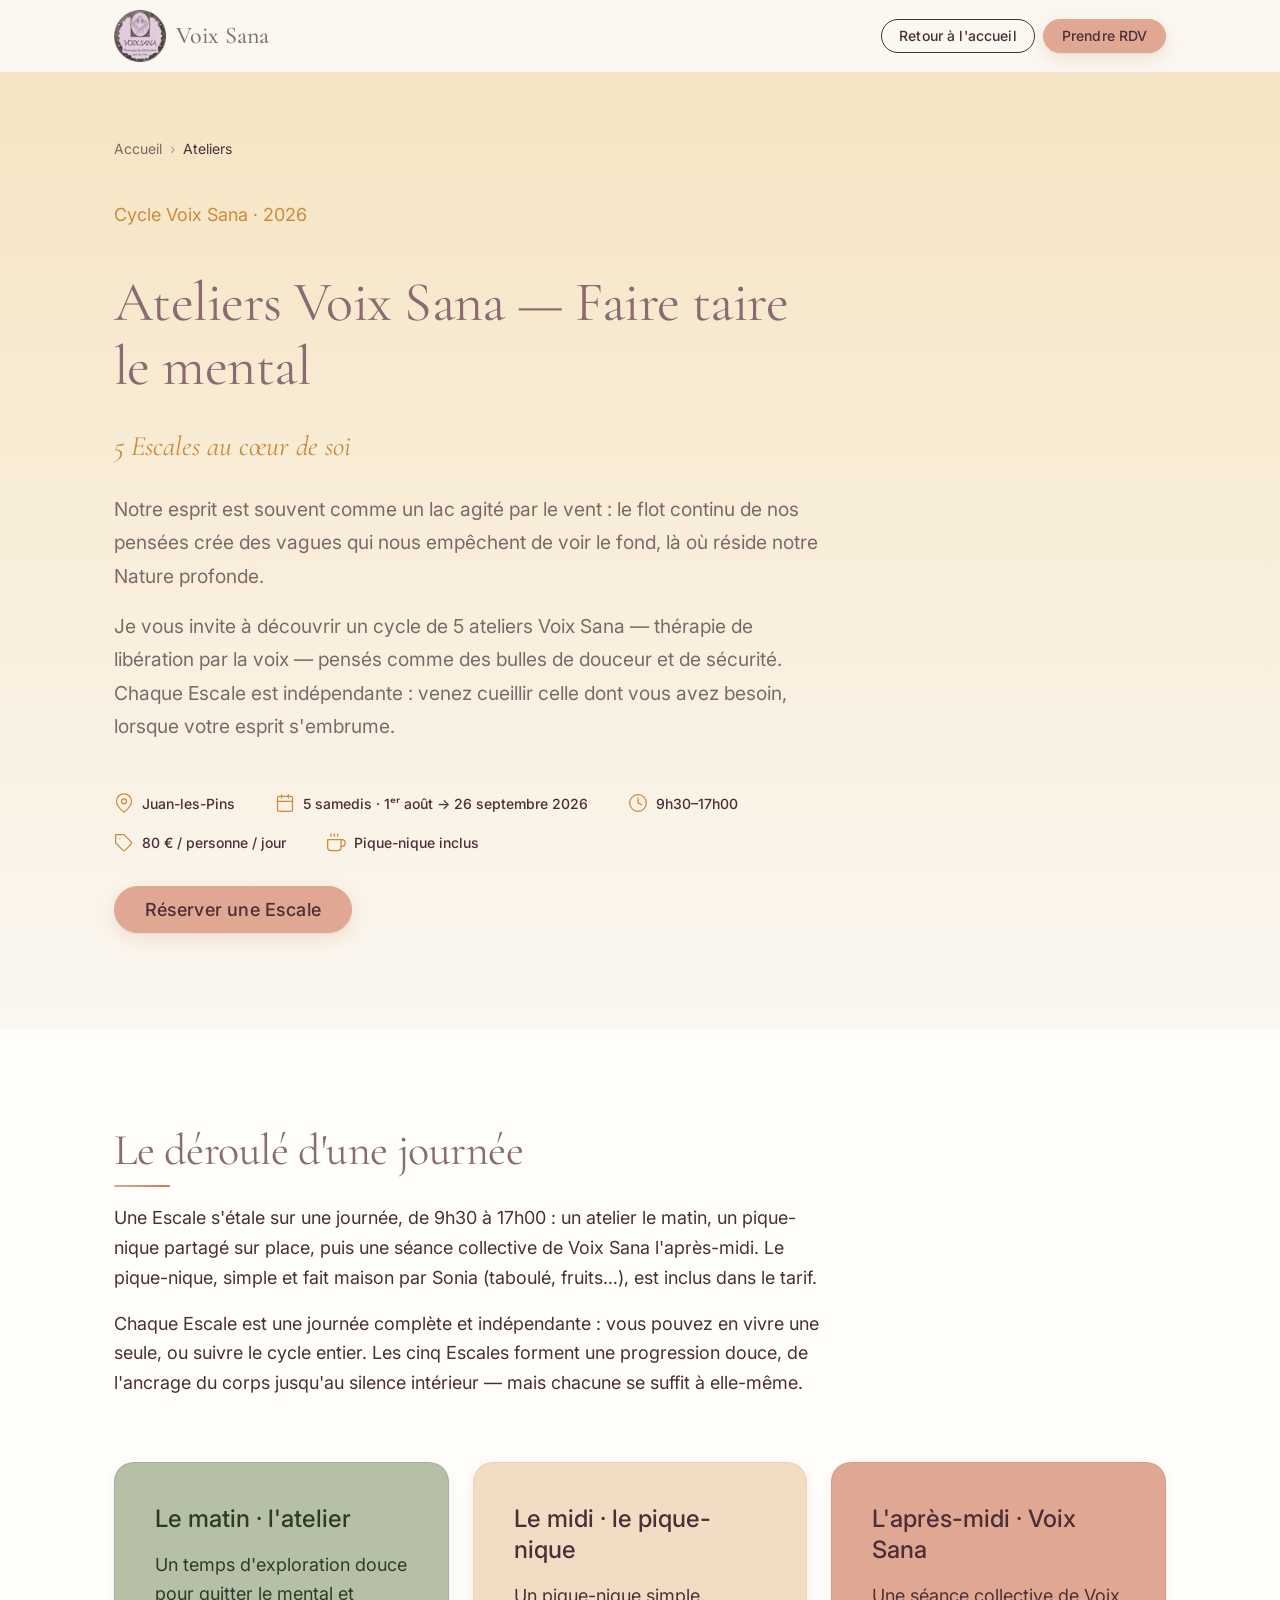
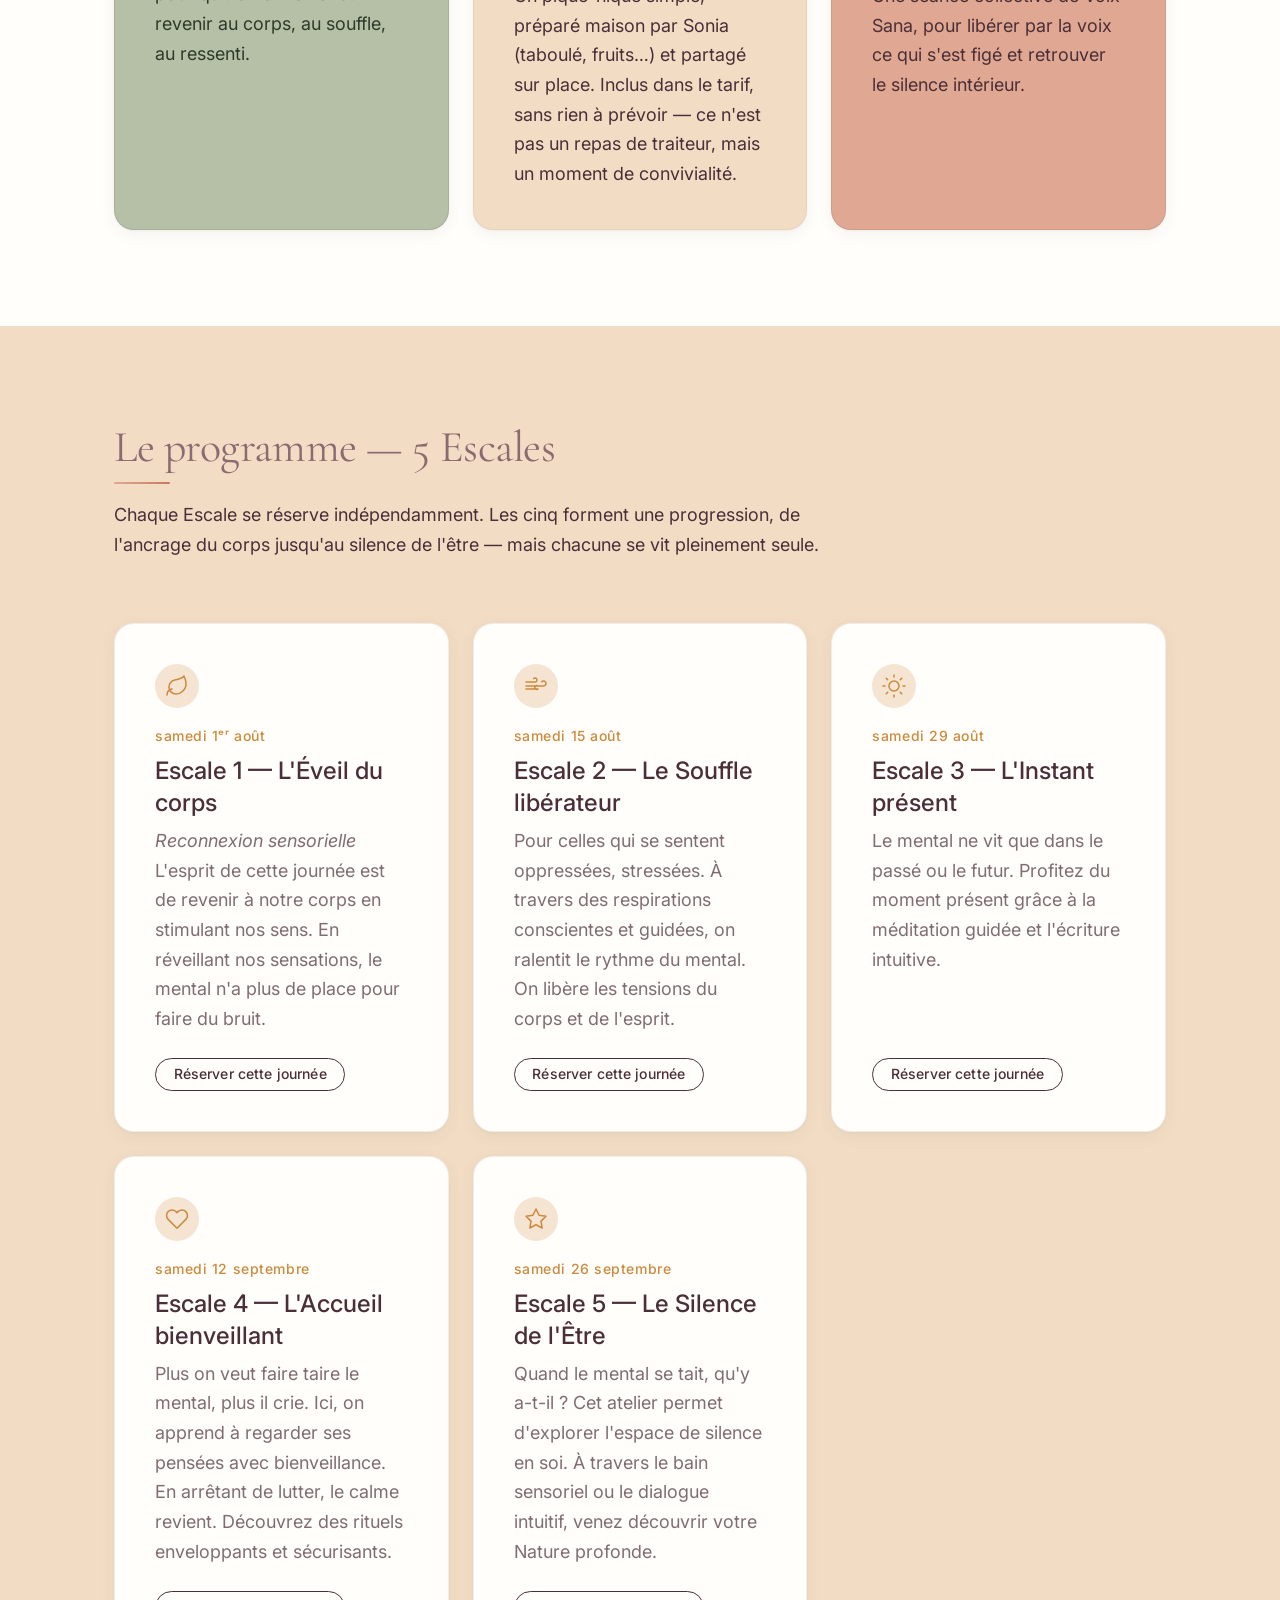
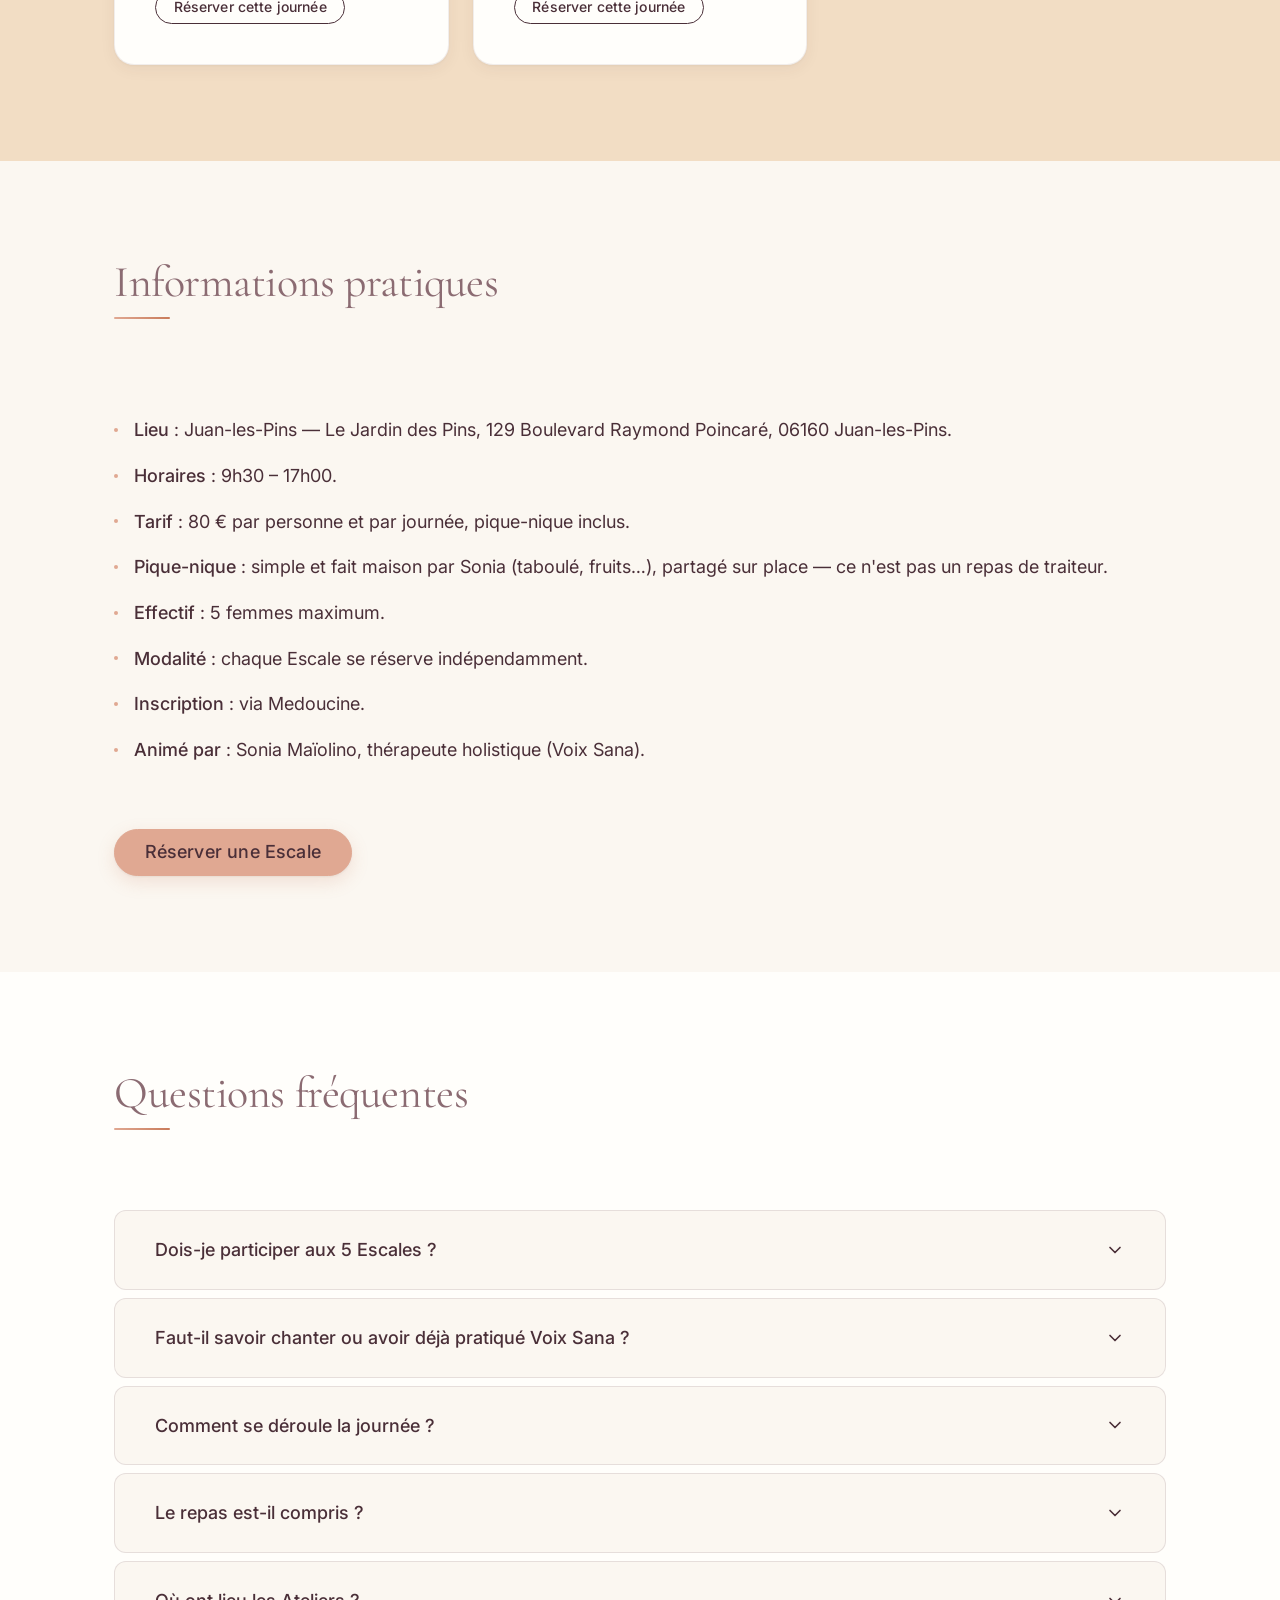
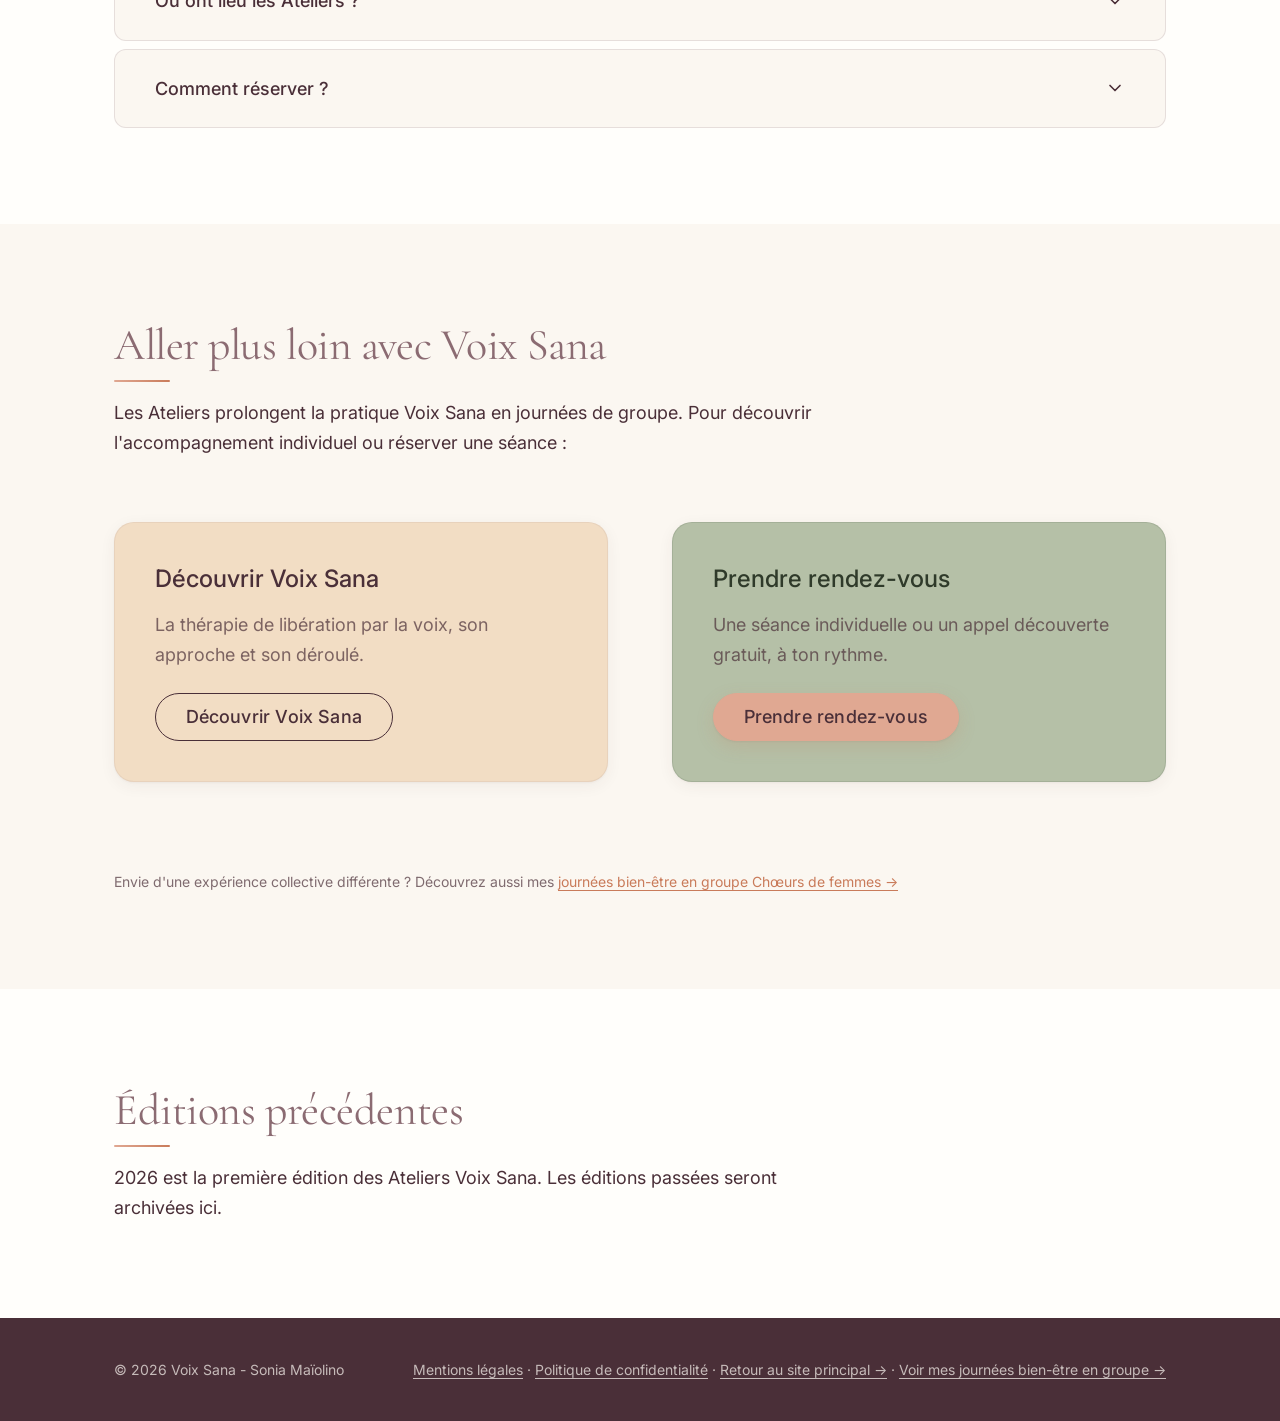
==== commit 72d2dd54: "Add brand logo images and update header styling for responsiveness" ====
--- a/ateliers/index.html
+++ b/ateliers/index.html
@@ -209,6 +209,8 @@
   <header class="site-header">
     <div class="container nav-wrap">
       <a class="brand" href="../" aria-label="Retour à l'accueil Voix Sana">
+        <img class="brand-logo" src="../images/logo-voix-sana-64w.webp" srcset="../images/logo-voix-sana-64w.webp 1x,
+                  ../images/logo-voix-sana-128w.webp 2x" alt="" width="52" height="52">
         <strong>Voix Sana</strong>
       </a>
       <div class="nav-actions">
--- a/style.css
+++ b/style.css
@@ -38,6 +38,7 @@
   /* Layout */
   --max-width-content: 720px;
   --max-width-wide: 1100px;
+  --max-width-media: 480px;
   --border-radius: 12px;
   --border-radius-lg: 20px;
   --transition: 200ms ease;
@@ -269,9 +270,28 @@
   color: var(--color-mauve-doux);
   text-decoration: none;
   flex-shrink: 0;
+  display: flex;
+  align-items: center;
+  gap: 0.6rem;
 }
 
 .brand strong { font-weight: 500; }
+
+/* Médaillon : 52px dans une barre de 72px, réduit en mobile pour laisser place à la CTA */
+.brand-logo {
+  display: block;
+  width: 44px;
+  height: 44px;
+}
+
+@media (min-width: 900px) {
+  .brand-logo { width: 52px; height: 52px; }
+}
+
+/* Très petits écrans : le médaillon seul suffit (le lien garde son aria-label) */
+@media (max-width: 380px) {
+  .brand strong { display: none; }
+}
 
 .brand:hover, .brand:focus-visible {
   color: var(--color-terre-saturee);
@@ -280,7 +300,8 @@
 .nav-links {
   display: none;
   align-items: center;
-  gap: var(--space-lg);
+  /* Resserré près de 900px : à gap fixe, les 7 liens + le bouton débordent */
+  gap: clamp(1.25rem, 0.4rem + 2.4vw, var(--space-lg));
   list-style: none;
   padding: 0;
   margin: 0;
@@ -291,6 +312,7 @@
   font-weight: 500;
   color: var(--color-prune-profond);
   text-decoration: none;
+  white-space: nowrap;
   transition: color var(--transition);
 }
 
@@ -691,6 +713,7 @@
 
 /* --- Hero --- */
 
+
 .hero-layout {
   display: grid;
   grid-template-columns: 1fr;
@@ -698,7 +721,7 @@
   align-items: center;
 }
 
-@media (min-width: 768px) {
+@media (min-width: 900px) {
   .hero-layout {
     grid-template-columns: 1fr 1fr;
   }
@@ -735,7 +758,7 @@
   font-size: clamp(2.5rem, 5.5vw + 1rem, 4.25rem);
 }
 
-@media (min-width: 768px) {
+@media (min-width: 900px) {
   .hero-layout h1 {
     font-size: clamp(2.25rem, 3vw + 0.75rem, 3.25rem);
   }
@@ -750,7 +773,6 @@
 .hero-layout > div:first-child > p {
   font-size: clamp(1.05rem, 0.4vw + 0.95rem, 1.2rem);
   color: var(--color-prune-leger);
-  max-width: 48ch;
   line-height: 1.7;
   margin-bottom: 0;
 }
@@ -771,13 +793,21 @@
   background-color: var(--color-sable-clair);
 }
 
-.image-frame img {
+/* La vidéo doit être dimensionnée comme les images : sinon elle plafonne à sa
+   taille intrinsèque et laisse voir le fond du cadre quand celui-ci est plus grand */
+.image-frame img,
+.image-frame video {
   width: 100%;
   height: 100%;
   object-fit: cover;
   display: block;
 }
 
+/* En plein écran le cadre disparaît : recadrer couperait l'image */
+.image-frame video:-webkit-full-screen { object-fit: contain; }
+.image-frame video:-moz-full-screen    { object-fit: contain; }
+.image-frame video:fullscreen          { object-fit: contain; }
+
 /* Hero image proportions */
 .hero-layout .image-frame {
   aspect-ratio: 3 / 4;
@@ -787,16 +817,29 @@
   justify-content: center;
 }
 
+/* Empilé : les médias gardent une taille bornée et se centrent au lieu de s'étirer
+   sur toute la largeur — le texte, lui, occupe toute la colonne */
+@media (max-width: 899px) {
+  .hero-layout .image-frame,
+  .section-pratique .split-layout > div:last-child,
+  .sonia-images,
+  .testimonial {
+    max-width: var(--max-width-media);
+    margin-inline: auto;
+  }
+}
+
 /* --- Split layout (2 colonnes) --- */
 
+/* La colonne la plus courte est centrée sur la hauteur de l'autre */
 .split-layout {
   display: grid;
   grid-template-columns: 1fr;
   gap: var(--space-xl);
-  align-items: start;
-}
-
-@media (min-width: 768px) {
+  align-items: center;
+}
+
+@media (min-width: 900px) {
   .split-layout {
     grid-template-columns: 1fr 1fr;
   }
@@ -809,7 +852,7 @@
   grid-template-columns: 1fr;
 }
 
-@media (min-width: 768px) {
+@media (min-width: 900px) {
   .section-pratique .split-layout {
     grid-template-columns: 3fr 2fr;
   }
@@ -842,15 +885,15 @@
   margin-top: var(--space-sm);
 }
 
-/* Sonia : colonnes qui s'alignent sur la hauteur du texte */
+/* Sonia : empilé sous 900px, sinon texte dans la colonne large — en dessous, la
+   colonne texte deviendrait bien plus haute que les images (grand vide à côté) */
 .section-sonia .split-layout {
   grid-template-columns: 1fr;
 }
 
-@media (min-width: 768px) {
+@media (min-width: 900px) {
   .section-sonia .split-layout {
-    grid-template-columns: 2fr 3fr;
-    align-items: stretch;
+    grid-template-columns: 3fr 2fr;
   }
 }
 
@@ -861,36 +904,19 @@
   gap: var(--space-sm);
 }
 
-/* Mobile : ratios fixes */
-.sonia-images .image-frame:first-child {
+/* Empilé : ratios fixes */
+.sonia-images > .image-frame:first-child {
   aspect-ratio: 8 / 5;
 }
 
-.sonia-images .image-frame:first-child img {
+.sonia-images > .image-frame:first-child img {
   object-position: top center;
 }
 
-/* Desktop : les images s'étirent pour remplir exactement la hauteur du texte */
-@media (min-width: 768px) {
-  .sonia-images {
-    height: 100%;
-  }
-
-  .sonia-images .image-frame:first-child {
-    flex: 3;
-    aspect-ratio: unset;
-    min-height: 0;
-  }
-
-  .sonia-seance-card {
-    flex: 2;
-    min-height: 0;
-  }
-
-  .sonia-seance-card .image-wrap {
-    aspect-ratio: unset;
-    flex: 1;
-    min-height: 0;
+/* Deux colonnes : portrait un peu plus haut */
+@media (min-width: 900px) {
+  .sonia-images > .image-frame:first-child {
+    aspect-ratio: 4 / 3;
   }
 }
 
@@ -925,12 +951,7 @@
   gap: var(--space-md);
 }
 
-@media (min-width: 640px) {
-  .grid-cards {
-    grid-template-columns: repeat(2, 1fr);
-  }
-}
-
+/* Pas d'étape à 2 colonnes : les blocs ont 3 cartes, ça laisserait une orpheline */
 @media (min-width: 900px) {
   .grid-cards {
     grid-template-columns: repeat(3, 1fr);
@@ -946,7 +967,9 @@
   margin-bottom: var(--space-lg);
 }
 
-@media (min-width: 640px) {
+/* Sous 900px, deux colonnes ne respectent pas la largeur mini des cartes (~313px)
+   et la grille déborde à droite */
+@media (min-width: 900px) {
   .pricing-grid {
     grid-template-columns: repeat(2, 1fr);
   }
@@ -990,6 +1013,11 @@
   gap: var(--space-xs);
   font-size: var(--fs-small);
   color: var(--color-prune-leger);
+}
+
+/* Dans les cartes tarifs, le texte s'aligne sur celui de la carte "appel découverte" */
+.pricing-grid .info-list {
+  font-size: inherit;
 }
 
 .info-list li {
@@ -1327,7 +1355,7 @@
   gap: var(--space-xl);
 }
 
-@media (min-width: 768px) {
+@media (min-width: 900px) {
   .contact-grid {
     grid-template-columns: 1fr 1fr;
   }
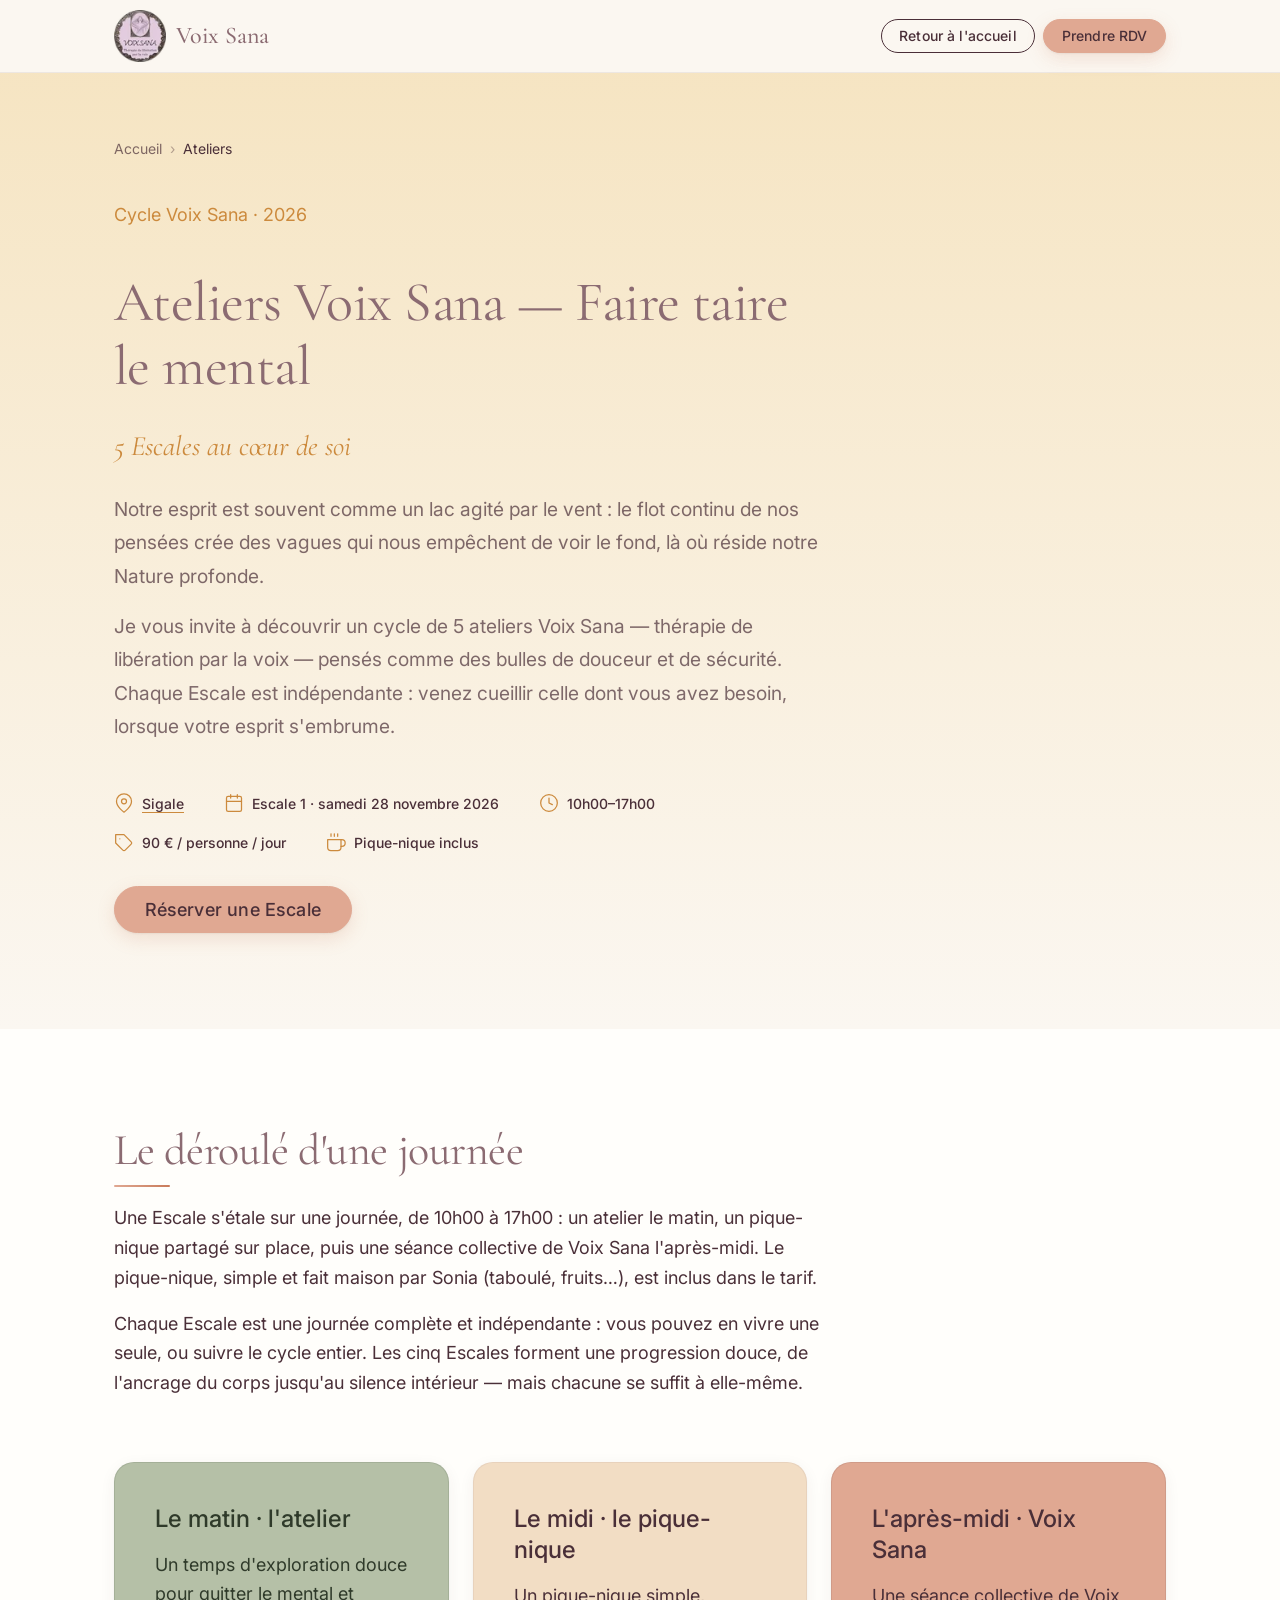
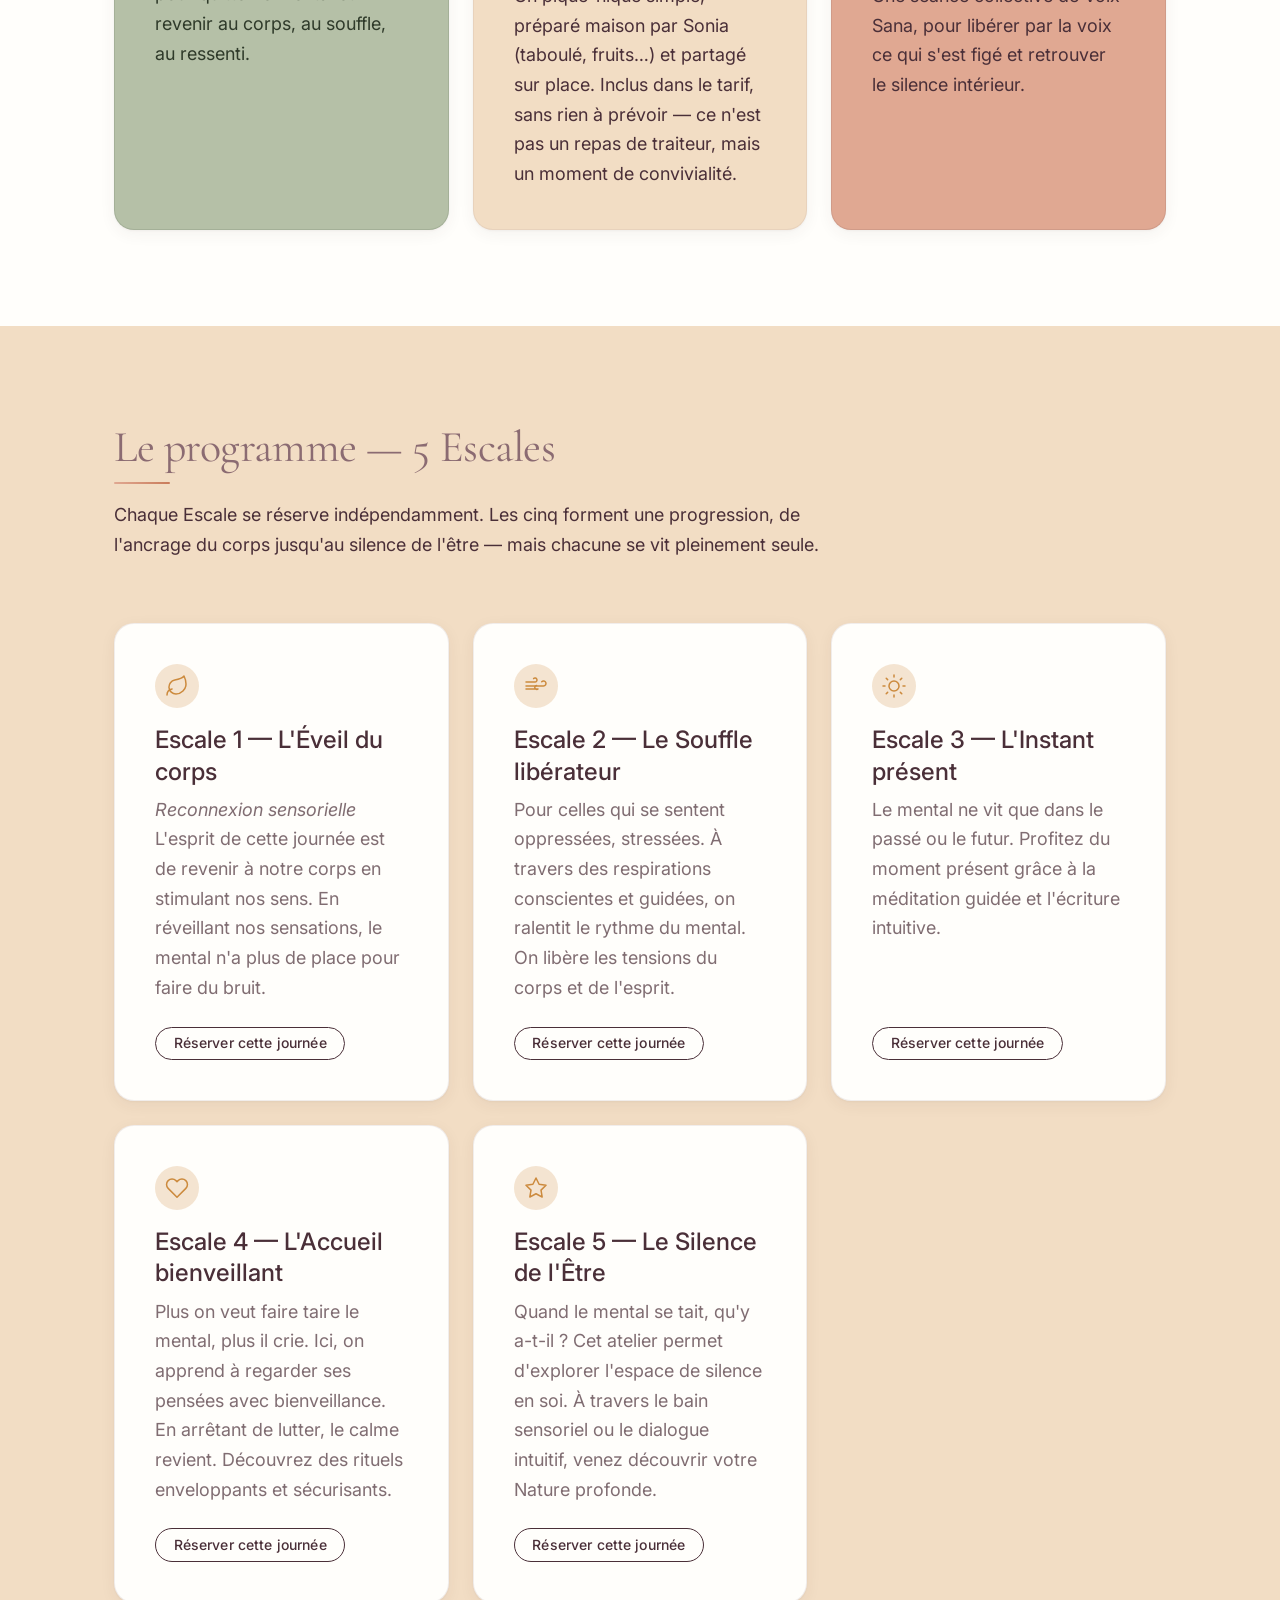
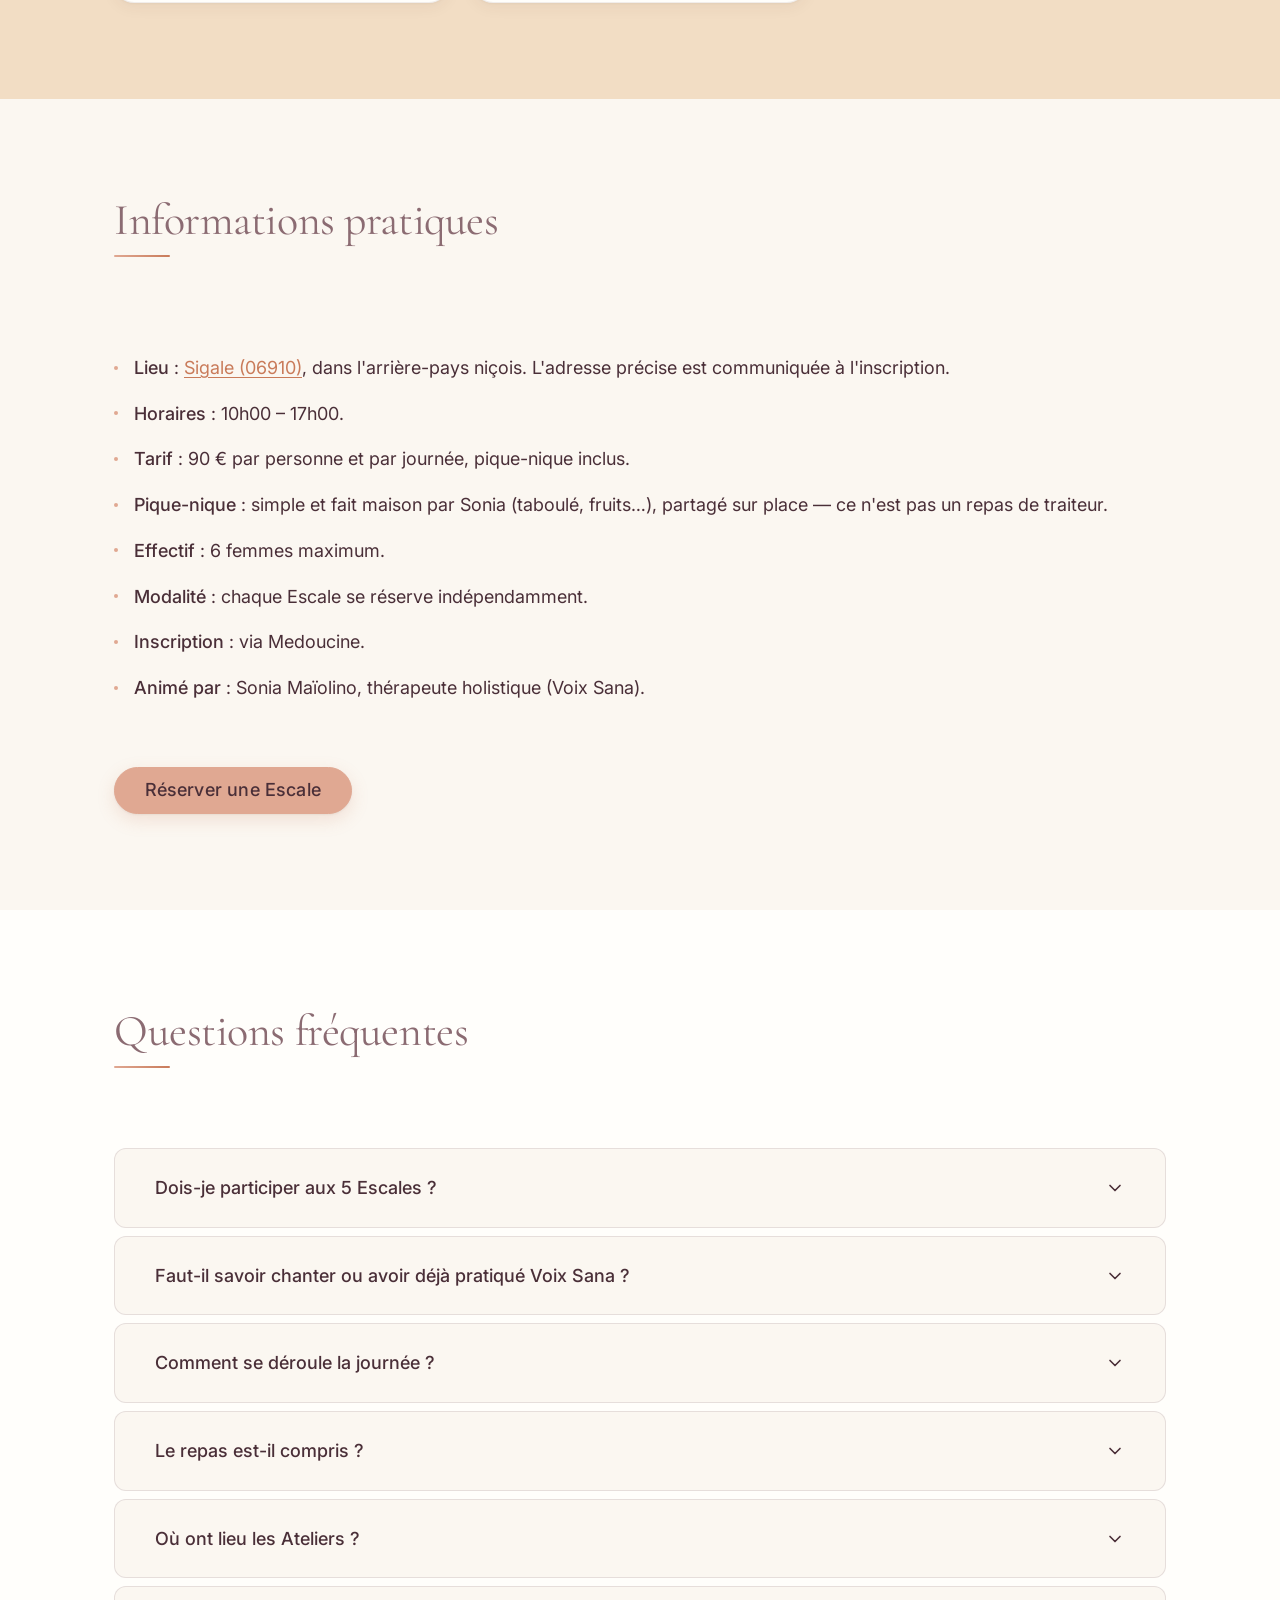
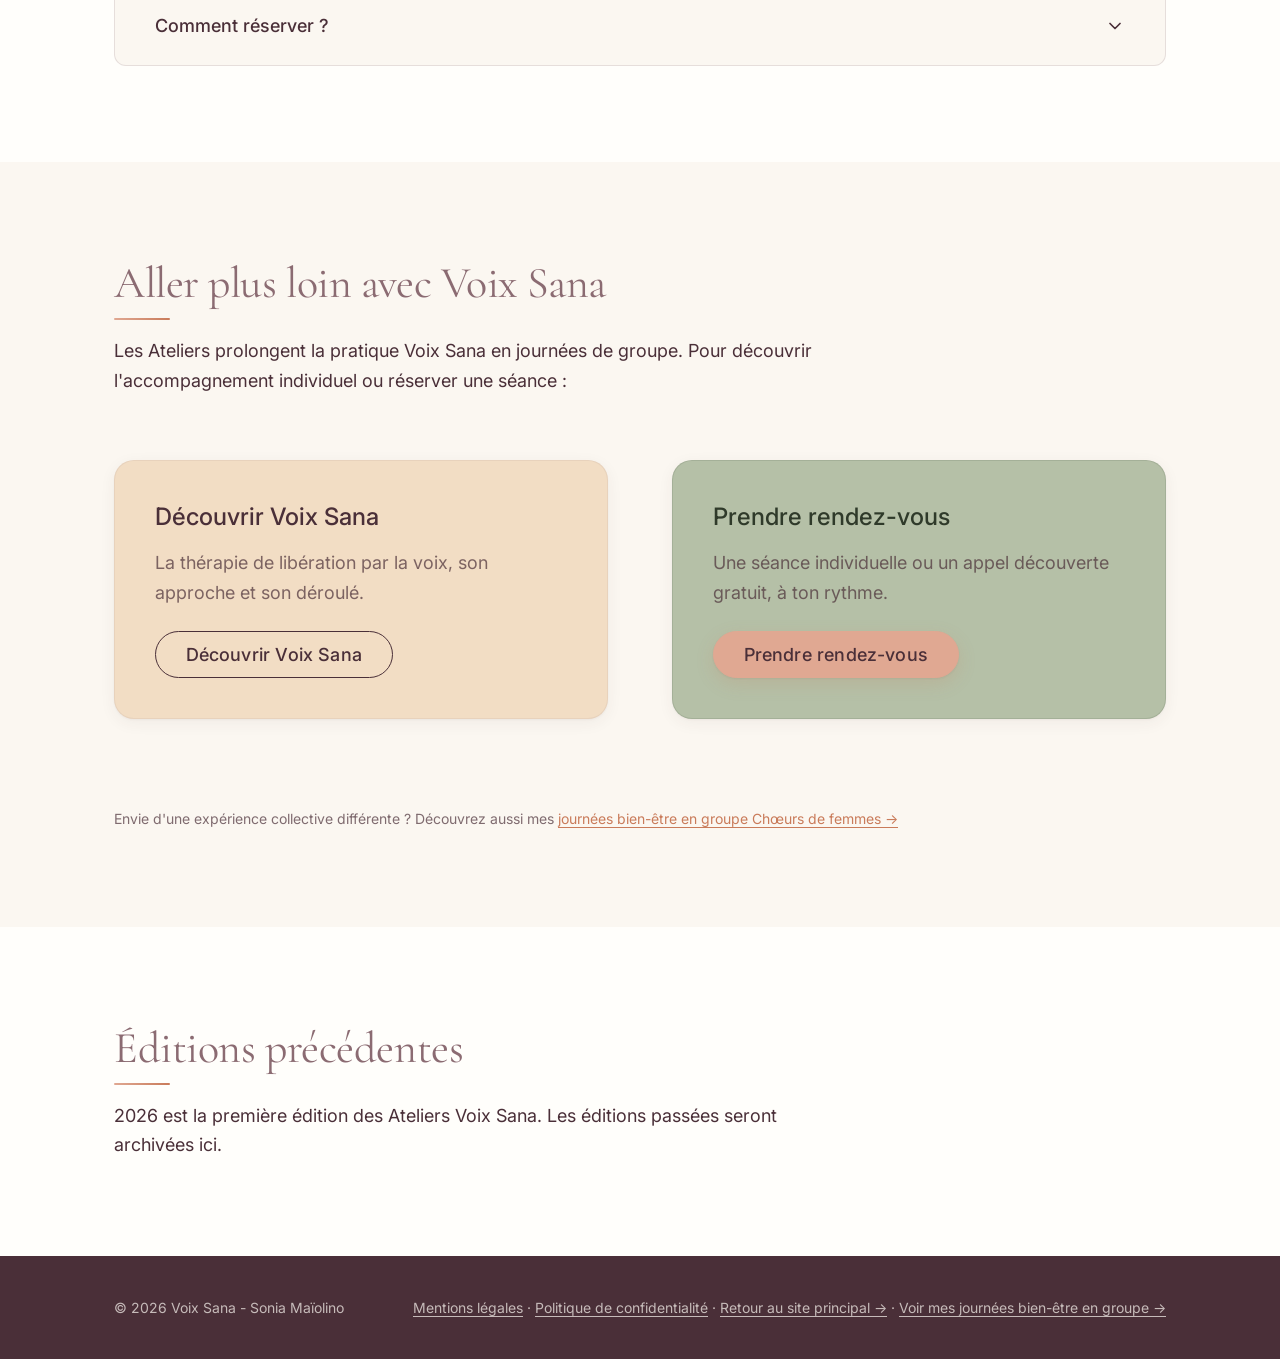
==== commit 03e8c9f4: "Update workshop details: change location to Sigale, adjust pricing and schedule" ====
--- a/ateliers/index.html
+++ b/ateliers/index.html
@@ -15,18 +15,18 @@
   <meta charset="UTF-8">
   <meta http-equiv="X-UA-Compatible" content="IE=edge">
   <meta name="viewport" content="width=device-width, initial-scale=1.0">
-  <title>Ateliers Voix Sana — Faire taire le mental : 5 Escales bien-être à Juan-les-Pins · 2026</title>
+  <title>Ateliers Voix Sana — Faire taire le mental : 5 Escales bien-être à Sigale · 2026</title>
   <meta name="description"
-    content="Cinq journées Voix Sana indépendantes pour apaiser le mental à Juan-les-Pins. Pique-nique inclus, 80 € par jour, du 1ᵉʳ août au 26 septembre 2026. Réservation libre.">
+    content="Cinq journées Voix Sana indépendantes pour apaiser le mental à Sigale. Pique-nique inclus, 90 € par jour. Escale 1 le samedi 28 novembre 2026. Réservation libre.">
   <meta name="author" content="Sonia Maïolino">
   <meta name="robots" content="index, follow, max-image-preview:large">
   <link rel="canonical" href="https://voixsana.fr/ateliers/">
 
   <meta property="og:type" content="website">
   <meta property="og:url" content="https://voixsana.fr/ateliers/">
-  <meta property="og:title" content="Ateliers Voix Sana — Faire taire le mental · 5 Escales à Juan-les-Pins">
+  <meta property="og:title" content="Ateliers Voix Sana — Faire taire le mental · 5 Escales à Sigale">
   <meta property="og:description"
-    content="Un cycle de 5 journées bien-être par la voix pour apaiser le mental. Chaque Escale est indépendante, pique-nique inclus. Juan-les-Pins, 2026.">
+    content="Un cycle de 5 journées bien-être par la voix pour apaiser le mental. Chaque Escale est indépendante, pique-nique inclus. Sigale, 2026.">
   <meta property="og:image" content="https://voixsana.fr/images/og-image-ateliers-ete.webp">
   <meta property="og:image:width" content="1200">
   <meta property="og:image:height" content="630">
@@ -37,7 +37,7 @@
   <meta name="twitter:card" content="summary_large_image">
   <meta name="twitter:title" content="Ateliers Voix Sana — Faire taire le mental">
   <meta name="twitter:description"
-    content="5 journées bien-être par la voix pour apaiser le mental. Repas inclus, 80 €/jour. Juan-les-Pins, 2026.">
+    content="5 journées bien-être par la voix pour apaiser le mental. Repas inclus, 90 €/jour. Sigale, 2026.">
   <meta name="twitter:image" content="https://voixsana.fr/images/og-image-ateliers-ete.webp">
 
   <meta name="theme-color" content="#FBF7F1">
@@ -62,7 +62,7 @@
           "@type": "WebPage",
           "@id": "https://voixsana.fr/ateliers/#webpage",
           "url": "https://voixsana.fr/ateliers/",
-          "name": "Ateliers Voix Sana — Faire taire le mental : 5 Escales bien-être à Juan-les-Pins · 2026",
+          "name": "Ateliers Voix Sana — Faire taire le mental : 5 Escales bien-être à Sigale · 2026",
           "inLanguage": "fr-FR",
           "isPartOf": { "@id": "https://voixsana.fr/#website" }
         },
@@ -97,7 +97,7 @@
               "name": "Comment se déroule la journée ?",
               "acceptedAnswer": {
                 "@type": "Answer",
-                "text": "De 9h30 à 17h00 : un atelier le matin, un pique-nique partagé sur place, puis une séance collective de Voix Sana l'après-midi."
+                "text": "De 10h00 à 17h00 : un atelier le matin, un pique-nique partagé sur place, puis une séance collective de Voix Sana l'après-midi."
               }
             },
             {
@@ -105,7 +105,7 @@
               "name": "Le repas est-il compris ?",
               "acceptedAnswer": {
                 "@type": "Answer",
-                "text": "Oui. Il s'agit d'un pique-nique simple, préparé maison par Sonia (taboulé, fruits…) et partagé sur place, inclus dans le tarif de 80 €. Ce n'est pas un repas de traiteur, mais un moment de convivialité."
+                "text": "Oui. Il s'agit d'un pique-nique simple, préparé maison par Sonia (taboulé, fruits…) et partagé sur place, inclus dans le tarif de 90 €. Ce n'est pas un repas de traiteur, mais un moment de convivialité."
               }
             },
             {
@@ -113,7 +113,7 @@
               "name": "Où ont lieu les Ateliers ?",
               "acceptedAnswer": {
                 "@type": "Answer",
-                "text": "À Juan-les-Pins. L'adresse précise vous est communiquée à l'inscription."
+                "text": "À Sigale (06910), dans l'arrière-pays niçois. L'adresse précise vous est communiquée à l'inscription."
               }
             },
             {
@@ -129,72 +129,16 @@
         {
           "@type": "Event",
           "name": "Escale 1 — L'Éveil du corps · Atelier Voix Sana",
-          "startDate": "2026-08-01T09:30:00+02:00",
-          "endDate": "2026-08-01T17:00:00+02:00",
+          "startDate": "2026-11-28T10:00:00+01:00",
+          "endDate": "2026-11-28T17:00:00+01:00",
           "eventStatus": "https://schema.org/EventScheduled",
           "eventAttendanceMode": "https://schema.org/OfflineEventAttendanceMode",
-          "location": { "@type": "Place", "name": "Juan-les-Pins", "address": { "@type": "PostalAddress", "addressLocality": "Juan-les-Pins", "postalCode": "06160", "addressCountry": "FR" } },
+          "location": { "@type": "Place", "name": "Sigale", "address": { "@type": "PostalAddress", "addressLocality": "Sigale", "postalCode": "06910", "addressCountry": "FR" } },
           "image": ["https://voixsana.fr/images/og-image.webp"],
-          "description": "Journée Voix Sana (9h30–17h00) pour apaiser le mental : atelier le matin, pique-nique fait maison inclus, séance collective de Voix Sana l'après-midi. Juan-les-Pins.",
+          "description": "Journée Voix Sana (10h00–17h00) pour apaiser le mental : atelier le matin, pique-nique fait maison inclus, séance collective de Voix Sana l'après-midi. Sigale.",
           "organizer": { "@type": "Person", "@id": "https://voixsana.fr/#sonia", "name": "Sonia Maïolino", "url": "https://voixsana.fr/" },
           "performer": { "@type": "Person", "@id": "https://voixsana.fr/#sonia", "name": "Sonia Maïolino" },
-          "offers": { "@type": "Offer", "price": "80", "priceCurrency": "EUR", "availability": "https://schema.org/InStock", "url": "https://www.medoucine.com/consultation/antibes/sonia-maiolino/23286", "validFrom": "2026-06-21" }
-        },
-        {
-          "@type": "Event",
-          "name": "Escale 2 — Le Souffle libérateur · Atelier Voix Sana",
-          "startDate": "2026-08-15T09:30:00+02:00",
-          "endDate": "2026-08-15T17:00:00+02:00",
-          "eventStatus": "https://schema.org/EventScheduled",
-          "eventAttendanceMode": "https://schema.org/OfflineEventAttendanceMode",
-          "location": { "@type": "Place", "name": "Juan-les-Pins", "address": { "@type": "PostalAddress", "addressLocality": "Juan-les-Pins", "postalCode": "06160", "addressCountry": "FR" } },
-          "image": ["https://voixsana.fr/images/og-image.webp"],
-          "description": "Journée Voix Sana (9h30–17h00) pour apaiser le mental : atelier le matin, pique-nique fait maison inclus, séance collective de Voix Sana l'après-midi. Juan-les-Pins.",
-          "organizer": { "@type": "Person", "@id": "https://voixsana.fr/#sonia", "name": "Sonia Maïolino", "url": "https://voixsana.fr/" },
-          "performer": { "@type": "Person", "@id": "https://voixsana.fr/#sonia", "name": "Sonia Maïolino" },
-          "offers": { "@type": "Offer", "price": "80", "priceCurrency": "EUR", "availability": "https://schema.org/InStock", "url": "https://www.medoucine.com/consultation/antibes/sonia-maiolino/23286", "validFrom": "2026-06-21" }
-        },
-        {
-          "@type": "Event",
-          "name": "Escale 3 — L'Instant présent · Atelier Voix Sana",
-          "startDate": "2026-08-29T09:30:00+02:00",
-          "endDate": "2026-08-29T17:00:00+02:00",
-          "eventStatus": "https://schema.org/EventScheduled",
-          "eventAttendanceMode": "https://schema.org/OfflineEventAttendanceMode",
-          "location": { "@type": "Place", "name": "Juan-les-Pins", "address": { "@type": "PostalAddress", "addressLocality": "Juan-les-Pins", "postalCode": "06160", "addressCountry": "FR" } },
-          "image": ["https://voixsana.fr/images/og-image.webp"],
-          "description": "Journée Voix Sana (9h30–17h00) pour apaiser le mental : atelier le matin, pique-nique fait maison inclus, séance collective de Voix Sana l'après-midi. Juan-les-Pins.",
-          "organizer": { "@type": "Person", "@id": "https://voixsana.fr/#sonia", "name": "Sonia Maïolino", "url": "https://voixsana.fr/" },
-          "performer": { "@type": "Person", "@id": "https://voixsana.fr/#sonia", "name": "Sonia Maïolino" },
-          "offers": { "@type": "Offer", "price": "80", "priceCurrency": "EUR", "availability": "https://schema.org/InStock", "url": "https://www.medoucine.com/consultation/antibes/sonia-maiolino/23286", "validFrom": "2026-06-21" }
-        },
-        {
-          "@type": "Event",
-          "name": "Escale 4 — L'Accueil bienveillant · Atelier Voix Sana",
-          "startDate": "2026-09-12T09:30:00+02:00",
-          "endDate": "2026-09-12T17:00:00+02:00",
-          "eventStatus": "https://schema.org/EventScheduled",
-          "eventAttendanceMode": "https://schema.org/OfflineEventAttendanceMode",
-          "location": { "@type": "Place", "name": "Juan-les-Pins", "address": { "@type": "PostalAddress", "addressLocality": "Juan-les-Pins", "postalCode": "06160", "addressCountry": "FR" } },
-          "image": ["https://voixsana.fr/images/og-image.webp"],
-          "description": "Journée Voix Sana (9h30–17h00) pour apaiser le mental : atelier le matin, pique-nique fait maison inclus, séance collective de Voix Sana l'après-midi. Juan-les-Pins.",
-          "organizer": { "@type": "Person", "@id": "https://voixsana.fr/#sonia", "name": "Sonia Maïolino", "url": "https://voixsana.fr/" },
-          "performer": { "@type": "Person", "@id": "https://voixsana.fr/#sonia", "name": "Sonia Maïolino" },
-          "offers": { "@type": "Offer", "price": "80", "priceCurrency": "EUR", "availability": "https://schema.org/InStock", "url": "https://www.medoucine.com/consultation/antibes/sonia-maiolino/23286", "validFrom": "2026-06-21" }
-        },
-        {
-          "@type": "Event",
-          "name": "Escale 5 — Le Silence de l'Être · Atelier Voix Sana",
-          "startDate": "2026-09-26T09:30:00+02:00",
-          "endDate": "2026-09-26T17:00:00+02:00",
-          "eventStatus": "https://schema.org/EventScheduled",
-          "eventAttendanceMode": "https://schema.org/OfflineEventAttendanceMode",
-          "location": { "@type": "Place", "name": "Juan-les-Pins", "address": { "@type": "PostalAddress", "addressLocality": "Juan-les-Pins", "postalCode": "06160", "addressCountry": "FR" } },
-          "image": ["https://voixsana.fr/images/og-image.webp"],
-          "description": "Journée Voix Sana (9h30–17h00) pour apaiser le mental : atelier le matin, pique-nique fait maison inclus, séance collective de Voix Sana l'après-midi. Juan-les-Pins.",
-          "organizer": { "@type": "Person", "@id": "https://voixsana.fr/#sonia", "name": "Sonia Maïolino", "url": "https://voixsana.fr/" },
-          "performer": { "@type": "Person", "@id": "https://voixsana.fr/#sonia", "name": "Sonia Maïolino" },
-          "offers": { "@type": "Offer", "price": "80", "priceCurrency": "EUR", "availability": "https://schema.org/InStock", "url": "https://www.medoucine.com/consultation/antibes/sonia-maiolino/23286", "validFrom": "2026-06-21" }
+          "offers": { "@type": "Offer", "price": "90", "priceCurrency": "EUR", "availability": "https://schema.org/InStock", "url": "https://www.medoucine.com/consultation/antibes/sonia-maiolino/23286", "validFrom": "2026-06-21" }
         }
       ]
     }
@@ -249,19 +193,20 @@
           <ul class="ateliers-facts">
             <li>
               <svg viewBox="0 0 24 24" fill="none" stroke="currentColor" stroke-width="1.5" stroke-linecap="round" stroke-linejoin="round" aria-hidden="true"><path d="M21 10c0 7-9 13-9 13s-9-6-9-13a9 9 0 0 1 18 0z"/><circle cx="12" cy="10" r="3"/></svg>
-              <span>Juan-les-Pins</span>
+              <a href="https://www.google.com/maps/search/?api=1&amp;query=Sigale%2C+06910" target="_blank"
+                rel="noopener noreferrer" data-goatcounter-click="ateliers-hero-maps">Sigale</a>
             </li>
             <li>
               <svg viewBox="0 0 24 24" fill="none" stroke="currentColor" stroke-width="1.5" stroke-linecap="round" stroke-linejoin="round" aria-hidden="true"><rect x="3" y="4" width="18" height="18" rx="2" ry="2"/><line x1="16" y1="2" x2="16" y2="6"/><line x1="8" y1="2" x2="8" y2="6"/><line x1="3" y1="10" x2="21" y2="10"/></svg>
-              <span>5 samedis · 1ᵉʳ août → 26 septembre 2026</span>
+              <span>Escale 1 · samedi 28 novembre 2026</span>
             </li>
             <li>
               <svg viewBox="0 0 24 24" fill="none" stroke="currentColor" stroke-width="1.5" stroke-linecap="round" stroke-linejoin="round" aria-hidden="true"><circle cx="12" cy="12" r="10"/><polyline points="12 6 12 12 16 14"/></svg>
-              <span>9h30–17h00</span>
+              <span>10h00–17h00</span>
             </li>
             <li>
               <svg viewBox="0 0 24 24" fill="none" stroke="currentColor" stroke-width="1.5" stroke-linecap="round" stroke-linejoin="round" aria-hidden="true"><path d="M20.59 13.41l-7.17 7.17a2 2 0 0 1-2.83 0L2 12V2h10l8.59 8.59a2 2 0 0 1 0 2.82z"/><line x1="7" y1="7" x2="7.01" y2="7"/></svg>
-              <span>80 € / personne / jour</span>
+              <span>90 € / personne / jour</span>
             </li>
             <li>
               <svg viewBox="0 0 24 24" fill="none" stroke="currentColor" stroke-width="1.5" stroke-linecap="round" stroke-linejoin="round" aria-hidden="true"><path d="M18 8h1a4 4 0 0 1 0 8h-1"/><path d="M2 8h16v9a4 4 0 0 1-4 4H6a4 4 0 0 1-4-4V8z"/><line x1="6" y1="1" x2="6" y2="4"/><line x1="10" y1="1" x2="10" y2="4"/><line x1="14" y1="1" x2="14" y2="4"/></svg>
@@ -282,7 +227,7 @@
       <div class="container section-inner">
         <div class="content-narrow">
           <h2>Le déroulé d'une journée</h2>
-          <p>Une Escale s'étale sur une journée, de 9h30 à 17h00 : un atelier le matin, un pique-nique partagé sur
+          <p>Une Escale s'étale sur une journée, de 10h00 à 17h00 : un atelier le matin, un pique-nique partagé sur
             place, puis une séance collective de Voix Sana l'après-midi. Le pique-nique, simple et fait maison par
             Sonia (taboulé, fruits…), est inclus dans le tarif.</p>
           <p>Chaque Escale est une journée complète et indépendante : vous pouvez en vivre une seule, ou suivre le cycle
@@ -323,7 +268,6 @@
             <span class="ateliers-escale__icon" aria-hidden="true">
               <svg viewBox="0 0 24 24" fill="none" stroke="currentColor" stroke-width="1.5" stroke-linecap="round" stroke-linejoin="round"><path d="M11 20A7 7 0 0 1 9.8 6.1C15.5 5 17 4.48 19 2c1 2 2 4.18 2 8 0 5.5-4.78 10-10 10Z"/><path d="M2 21c0-3 1.85-5.36 5.08-6"/></svg>
             </span>
-            <p class="ateliers-escale__date">samedi 1ᵉʳ août</p>
             <h3>Escale 1 — L'Éveil du corps</h3>
             <p class="ateliers-escale__desc"><em>Reconnexion sensorielle</em><br>L'esprit de cette journée est de revenir à notre corps en stimulant nos sens. En réveillant nos sensations, le mental n'a plus de place pour faire du bruit.</p>
             <a class="btn btn-secondary btn-compact" href="https://www.medoucine.com/consultation/antibes/sonia-maiolino/23286"
@@ -334,7 +278,6 @@
             <span class="ateliers-escale__icon" aria-hidden="true">
               <svg viewBox="0 0 24 24" fill="none" stroke="currentColor" stroke-width="1.5" stroke-linecap="round" stroke-linejoin="round"><path d="M9.59 4.59A2 2 0 1 1 11 8H2"/><path d="M12.59 11.41A2 2 0 1 0 14 15H2"/><path d="M17.73 7.73A2.5 2.5 0 1 1 19.5 12H2"/></svg>
             </span>
-            <p class="ateliers-escale__date">samedi 15 août</p>
             <h3>Escale 2 — Le Souffle libérateur</h3>
             <p class="ateliers-escale__desc">Pour celles qui se sentent oppressées, stressées. À travers des respirations conscientes et guidées, on ralentit le rythme du mental. On libère les tensions du corps et de l'esprit.</p>
             <a class="btn btn-secondary btn-compact" href="https://www.medoucine.com/consultation/antibes/sonia-maiolino/23286"
@@ -345,7 +288,6 @@
             <span class="ateliers-escale__icon" aria-hidden="true">
               <svg viewBox="0 0 24 24" fill="none" stroke="currentColor" stroke-width="1.5" stroke-linecap="round" stroke-linejoin="round"><circle cx="12" cy="12" r="5"/><line x1="12" y1="1" x2="12" y2="3"/><line x1="12" y1="21" x2="12" y2="23"/><line x1="4.22" y1="4.22" x2="5.64" y2="5.64"/><line x1="18.36" y1="18.36" x2="19.78" y2="19.78"/><line x1="1" y1="12" x2="3" y2="12"/><line x1="21" y1="12" x2="23" y2="12"/><line x1="4.22" y1="19.78" x2="5.64" y2="18.36"/><line x1="18.36" y1="5.64" x2="19.78" y2="4.22"/></svg>
             </span>
-            <p class="ateliers-escale__date">samedi 29 août</p>
             <h3>Escale 3 — L'Instant présent</h3>
             <p class="ateliers-escale__desc">Le mental ne vit que dans le passé ou le futur. Profitez du moment présent grâce à la méditation guidée et l'écriture intuitive.</p>
             <a class="btn btn-secondary btn-compact" href="https://www.medoucine.com/consultation/antibes/sonia-maiolino/23286"
@@ -356,7 +298,6 @@
             <span class="ateliers-escale__icon" aria-hidden="true">
               <svg viewBox="0 0 24 24" fill="none" stroke="currentColor" stroke-width="1.5" stroke-linecap="round" stroke-linejoin="round"><path d="M20.84 4.61a5.5 5.5 0 0 0-7.78 0L12 5.67l-1.06-1.06a5.5 5.5 0 1 0-7.78 7.78L12 21.23l8.84-8.84a5.5 5.5 0 0 0 0-7.78z"/></svg>
             </span>
-            <p class="ateliers-escale__date">samedi 12 septembre</p>
             <h3>Escale 4 — L'Accueil bienveillant</h3>
             <p class="ateliers-escale__desc">Plus on veut faire taire le mental, plus il crie. Ici, on apprend à regarder ses pensées avec bienveillance. En arrêtant de lutter, le calme revient. Découvrez des rituels enveloppants et sécurisants.</p>
             <a class="btn btn-secondary btn-compact" href="https://www.medoucine.com/consultation/antibes/sonia-maiolino/23286"
@@ -367,7 +308,6 @@
             <span class="ateliers-escale__icon" aria-hidden="true">
               <svg viewBox="0 0 24 24" fill="none" stroke="currentColor" stroke-width="1.5" stroke-linecap="round" stroke-linejoin="round"><polygon points="12 2 15.09 8.26 22 9.27 17 14.14 18.18 21.02 12 17.77 5.82 21.02 7 14.14 2 9.27 8.91 8.26 12 2"/></svg>
             </span>
-            <p class="ateliers-escale__date">samedi 26 septembre</p>
             <h3>Escale 5 — Le Silence de l'Être</h3>
             <p class="ateliers-escale__desc">Quand le mental se tait, qu'y a-t-il ? Cet atelier permet d'explorer l'espace de silence en soi. À travers le bain sensoriel ou le dialogue intuitif, venez découvrir votre Nature profonde.</p>
             <a class="btn btn-secondary btn-compact" href="https://www.medoucine.com/consultation/antibes/sonia-maiolino/23286"
@@ -386,11 +326,13 @@
 
         <div class="ateliers-infos">
           <ul class="info-list">
-            <li><strong>Lieu</strong> : Juan-les-Pins — Le Jardin des Pins, 129 Boulevard Raymond Poincaré, 06160 Juan-les-Pins.</li>
-            <li><strong>Horaires</strong> : 9h30 – 17h00.</li>
-            <li><strong>Tarif</strong> : 80 € par personne et par journée, pique-nique inclus.</li>
+            <li><strong>Lieu</strong> : <a href="https://www.google.com/maps/search/?api=1&amp;query=Sigale%2C+06910" target="_blank"
+                rel="noopener noreferrer" data-goatcounter-click="ateliers-infos-maps">Sigale (06910)</a>, dans l'arrière-pays niçois.
+              L'adresse précise est communiquée à l'inscription.</li>
+            <li><strong>Horaires</strong> : 10h00 – 17h00.</li>
+            <li><strong>Tarif</strong> : 90 € par personne et par journée, pique-nique inclus.</li>
             <li><strong>Pique-nique</strong> : simple et fait maison par Sonia (taboulé, fruits…), partagé sur place — ce n'est pas un repas de traiteur.</li>
-            <li><strong>Effectif</strong> : 5 femmes maximum.</li>
+            <li><strong>Effectif</strong> : 6 femmes maximum.</li>
             <li><strong>Modalité</strong> : chaque Escale se réserve indépendamment.</li>
             <li><strong>Inscription</strong> : via Medoucine.</li>
             <li><strong>Animé par</strong> : Sonia Maïolino, thérapeute holistique (Voix Sana).</li>
@@ -424,17 +366,19 @@
           </details>
           <details>
             <summary>Comment se déroule la journée ?</summary>
-            <p>De 9h30 à 17h00 : un atelier le matin, un pique-nique partagé sur place, puis une séance collective de Voix Sana
+            <p>De 10h00 à 17h00 : un atelier le matin, un pique-nique partagé sur place, puis une séance collective de Voix Sana
               l'après-midi.</p>
           </details>
           <details>
             <summary>Le repas est-il compris ?</summary>
             <p>Oui. Il s'agit d'un pique-nique simple, préparé maison par Sonia (taboulé, fruits…) et partagé sur place,
-              inclus dans le tarif de 80 €. Ce n'est pas un repas de traiteur, mais un moment de convivialité.</p>
+              inclus dans le tarif de 90 €. Ce n'est pas un repas de traiteur, mais un moment de convivialité.</p>
           </details>
           <details>
             <summary>Où ont lieu les Ateliers ?</summary>
-            <p>À Juan-les-Pins. L'adresse précise vous est communiquée à l'inscription.</p>
+            <p>À <a href="https://www.google.com/maps/search/?api=1&amp;query=Sigale%2C+06910" target="_blank"
+                rel="noopener noreferrer" data-goatcounter-click="ateliers-faq-maps">Sigale (06910)</a>, dans l'arrière-pays niçois.
+              L'adresse précise vous est communiquée à l'inscription.</p>
           </details>
           <details>
             <summary>Comment réserver ?</summary>
--- a/style.css
+++ b/style.css
@@ -694,7 +694,7 @@
 
 /* --- Fonds des sections — alternance pour éviter deux fonds identiques adjacents --- */
 
-.hero                   { background-color: var(--color-creme); padding-top: calc(var(--space-xxl) + var(--space-lg)); }
+.hero                   { background-color: var(--color-creme); padding-top: var(--space-xl); }
 .section-accompagnement { background-color: var(--color-creme-clair); }    /* 2 — cartes sable/sauge/terre se détachent */
 .section-pratique       { background-color: var(--color-creme); }          /* 3 */
 .section-sonia          { background-color: var(--color-creme-clair); }    /* 4 */
@@ -1633,6 +1633,19 @@
   color: var(--color-prune-profond);
 }
 
+/* Lien Google Maps du lieu : même typo que les autres faits, souligné pour signaler le clic */
+.ateliers-facts a {
+  color: inherit;
+  text-decoration: underline;
+  text-underline-offset: 3px;
+  text-decoration-color: var(--atelier-accent, var(--color-terre-claire));
+}
+
+.ateliers-facts a:hover,
+.ateliers-facts a:focus-visible {
+  color: var(--atelier-accent, var(--color-terre-saturee));
+}
+
 .ateliers-facts svg {
   width: 20px;
   height: 20px;
